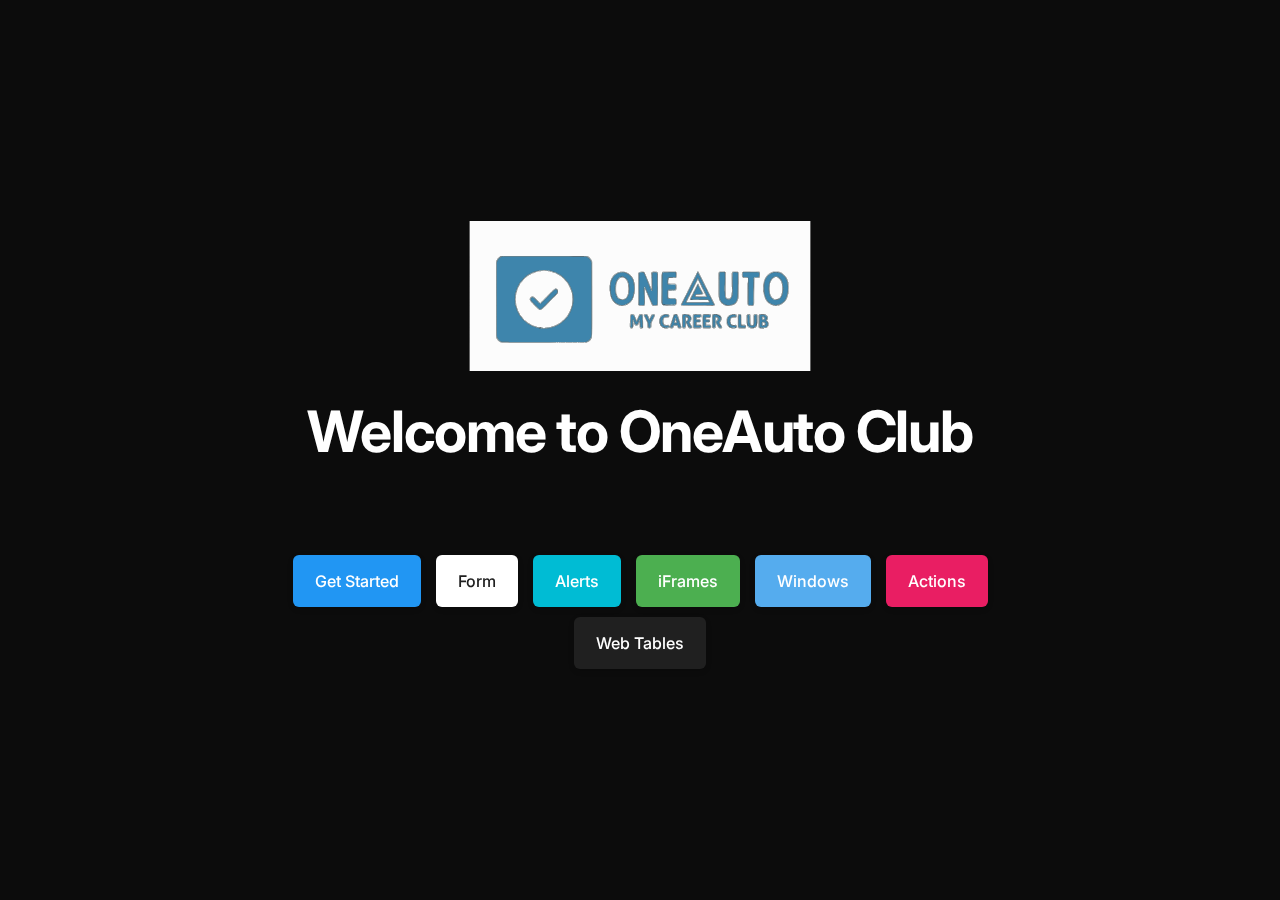
==== index.html @ a5791af0 "loggoAdded" ====
<!doctype html>
<html>
<head>
    <meta charset="UTF-8">
    <meta name="viewport" content="width=device-width, height=device-height, initial-scale=1.0">
    <meta name="apple-mobile-web-app-capable" content="yes" />
    <base href="./">
    <title>index - OneAuto</title>
    <meta property="og:title" content="index - OneAuto" />
    <meta name="twitter:title" content="index - OneAuto" />
    <link rel="preconnect" href="https://fonts.gstatic.com/" crossorigin>
    <!-- Compressed Styles -->
    <link href="css/slides.min.css?521351" rel="stylesheet" type="text/css">

    
    <!-- Fonts and Material Icons -->
    <link rel="stylesheet" as="font" href="https://fonts.googleapis.com/css2?family=Inter:wght@100;200;300;400;500;600;700;800;900&family=Material+Icons&display=swap"/>
    <style>
        .slides { font-family: 'Inter', sans-serif; }
    </style>
     
</head>
<body class="slides animated noPreload">
  

<section class="slide fade-6 kenBurns">
  <div class="content">
    <div class="container">
      <div class="wrap">
      
        <div class="fix-8-12">
          <p align="center">
            <a target="_blank" rel="noopener noreferrer" href="https://oneauto.github.io/"><img src="images/logo.svg" alt="OneAuto" width="400px" height="150px" style="max-width:100%;"></a>
            
          </p>
          <h1 class="oneATitle">Welcome to OneAuto Club</h1>
          <p class="ae-2 large margin-bottom-2"><span class="opacity-8">OneAuto Club offers this static web site to practice and run web based automation tests</span></p>
          <a class="button rounded blue " href="menu.html">Get Started</a>
          <a class="button rounded white " href="form.html">Form</a>
          <a class="button rounded cyan " href="Alerts.html".html">Alerts</a>
          <a class="button rounded green " href="iframe.html">iFrames</a>
          <a class="button rounded social-twitter " href="windows.html">Windows</a>
          <a class="button rounded pink " href="Actions.html">Actions</a> 
          <a class="button rounded black " href="webtable.html">Web Tables</a>
        </div>
      
      </div>
    </div>
  </div>
  <div class="background" style="background-image:url(assets/img/background/img-11.jpg)"></div>
</section>

<!-- jQuery 3.5.1 -->
    <script src="https://ajax.googleapis.com/ajax/libs/jquery/3.5.1/jquery.min.js"></script>

    <!-- Compressed Scripts -->
    <script src="js/slides.min.js?521351" type="text/javascript"></script>
     
</body>
</html>
---- css/slides.min.css ----
@charset "UTF-8";body,html,img{max-width:100%}.material-icons,.slides{-webkit-font-smoothing:antialiased}.button svg,.button svg *{pointer-events:none!important}.button,.container .wrap,.slides-form.center input,.slides-form.center textarea{text-align:center}.dialog,body,html{-webkit-tap-highlight-color:transparent}a,abbr,acronym,address,applet,article,aside,audio,b,big,blockquote,body,canvas,caption,center,cite,code,dd,del,details,dfn,div,dl,dt,em,embed,fieldset,figcaption,figure,footer,form,h1,h2,h3,h4,h5,h6,header,hgroup,hr,html,i,iframe,img,ins,kbd,label,legend,li,mark,menu,nav,object,ol,output,p,pre,q,ruby,s,samp,section,small,span,strike,strong,sub,summary,sup,table,tbody,td,tfoot,th,thead,time,tr,tt,u,ul,var,video{border:0;vertical-align:baseline;margin:0;padding:0}article,aside,details,figcaption,figure,footer,header,hgroup,menu,nav,section{display:block}.button,.button.actionButton,.dot,.dot:after,.material-icons,img{display:inline-block}li,ol,ul{list-style:none}blockquote,q{quotes:none}blockquote:after,blockquote:before,q:after,q:before{content:none}table{border-collapse:collapse;border-spacing:0}b,strong{font-weight:600}html{position:static!important;top:0!important;box-sizing:border-box;margin:0;padding:0;overflow:hidden;-webkit-backface-visibility:hidden;backface-visibility:hidden}*,:after,:before{box-sizing:inherit}body{width:100%;height:100%}body,html{overflow-x:hidden}html.scrollable,html.scrollable body{overflow-y:auto;-webkit-overflow-scrolling:touch}.button,.content,.slide{overflow:hidden}img.round{border-radius:999px}img.rounded{border-radius:6px}.slides{color:#fff;fill:#fff;-webkit-hyphens:none;-ms-hyphens:none;hyphens:none;background:#111}.slides.bodyWhite{background:#fff}.slides.desktopSwipe{cursor:-webkit-grab}.slides.desktopSwipe:active{cursor:-webkit-grabbing}.slides.desktopSwipe .slide .container .wrap{cursor:inherit}.button{border-radius:3px;padding:14px 22px;color:#fff;border:none;outline:0;text-decoration:none;background:#202020;font-size:16px;line-height:1.5;font-weight:500;vertical-align:top;cursor:pointer;-webkit-backface-visibility:hidden;backface-visibility:hidden;letter-spacing:normal!important;position:relative;white-space:nowrap;transform:translate3d(0,0,0);box-shadow:0 1px 4px rgba(0,0,0,.1),0 2px 6px rgba(0,0,0,.1);-webkit-appearance:none;margin-bottom:10px;transition:.3s;-webkit-user-select:none!important;-moz-user-select:none!important;-ms-user-select:none!important;user-select:none!important}.button .material-icons,.button svg{vertical-align:middle;position:relative}.content,.slide.active{-webkit-backface-visibility:hidden}.button.actionButton:hover:not(:active),.button:hover{transform:translateY(0)!important}@media (max-width:767px){.button{max-width:100%;white-space:normal}}.popup .button,.slide .button{margin-left:5px;margin-right:5px}.popup .button.small,.slide .button.small{margin-left:4px;margin-right:4px}.button.wide{margin-left:0!important;margin-right:0!important}.button .material-icons{margin-right:8px;font-size:20px;top:-2px;-webkit-user-select:none!important;-moz-user-select:none!important;-ms-user-select:none!important;user-select:none!important}.button .material-icons.small{font-size:17px;bottom:1px}.button .material-icons.right{margin-left:8px;margin-right:0}.button svg{width:20px;height:20px;margin-top:-3px;margin-right:10px}.button svg.right{margin-right:0;margin-left:10px}.button.actionButton{height:42px;width:42px;padding:12px;border-radius:25px;z-index:999;background:rgba(0,0,0,.3);line-height:1;box-shadow:0 0 0 1px rgba(255,255,255,.05);cursor:pointer;-ms-touch-action:manipulation;touch-action:manipulation;vertical-align:top}.button.actionButton svg{width:18px;height:18px;fill:#fff!important;top:2px;vertical-align:bottom}.button.actionButton svg,.button.play svg,.button:not(.stroke) svg,.panel svg:not(.noFill),.slide.whiteSlide .button.actionButton svg{fill:#fff}.button.actionButton .material-icons{margin:0;position:relative;left:-3px;top:-3px;font-size:24px}.button.actionButton.big{width:50px;height:50px;padding:16px}.button.actionButton.big .material-icons{font-size:24px}.button.actionButton.big svg{width:22px;height:22px;left:-2px;top:0}.button.actionButton.stroke{box-shadow:none;padding:10px}.button.actionButton.rounded{border-radius:6px}.button.actionButton.sound [class*=sound-]{position:absolute;opacity:0;transition:.5s;left:13px;top:16px}.button.actionButton.sound.stroke [class*=sound-]{left:11px;top:14px}.button.actionButton.sound.playing .sound-on,.button.actionButton.sound:not(.playing) .sound-off{opacity:1}.button.actionButton.transparent{background-color:transparent}.button.stroke,.button.thin-stroke{background-color:transparent!important;color:#202020}.button:hover{box-shadow:0 2px 4px rgba(0,0,0,.15),0 3px 9px rgba(0,0,0,.15);opacity:1;transition:.35s!important}.button:hover:after{opacity:.5}.button:active{box-shadow:0 3px 6px 0 rgba(0,0,0,.1),0 0 10px 0 rgba(0,0,0,.1),0 1px 4px -1px rgba(0,0,0,.1);transform:translateY(2px)!important;transition:.35s!important}.button.shade:after,.dot:after{transition:.25s;content:""}.button:active:after{opacity:1}.button.uppercase{font-size:15px;padding-top:15px;padding-bottom:15px}.button.lowercase{text-transform:lowercase;letter-spacing:0;font-weight:300}.button.round{border-radius:99px;padding-left:28px;padding-right:28px}.button.rounded{border-radius:6px}.button.rectangular{border-radius:1px}.button.square{border-radius:0}.button.thin-stroke{font-weight:300;border:1px solid;padding:13px 21px}.slide.whiteSlide .button.thin-stroke{color:#202020}.button.thin-stroke.small{padding:9px 15px}.button.stroke{border:2px solid;padding:12px 20px}.slide.whiteSlide .button.stroke{color:#202020}.button.stroke.round{padding-left:26px;padding-right:26px}.button.stroke.uppercase{padding-top:13px;padding-bottom:13px}.button.stroke.uppercase svg{margin-bottom:-2px}.button.stroke.uppercase.small{padding:11px 15px}.button.stroke.small{border:1px solid;padding-top:9px;padding-bottom:9px}@media (min-width:768px){.button.stroke.big{padding:14px 28px}.button.stroke.big.uppercase{padding-top:16px;padding-bottom:16px}}.button.stroke:not(.flat):hover{box-shadow:inset 0 -100px 0 rgba(41,41,41,.05),0 4px 6px 0 rgba(0,0,0,.1),0 1px 10px 0 rgba(0,0,0,.1),0 2px 4px -1px rgba(0,0,0,.1)}.button.empty,.button.flat:not(:hover){box-shadow:none}.button.small{font-size:15px;font-weight:500;padding:10px 16px}.button.small .material-icons{vertical-align:bottom;position:relative;font-size:18px;margin-right:8px;bottom:1px}.button.small .material-icons.right{margin-left:8px;margin-right:0}.button.small svg{width:16px;height:16px;margin-right:10px;top:0}.button.small svg.right{margin-right:0;margin-left:10px}.button.small.round{padding-left:18px;padding-right:18px}.button.small.rounded{border-radius:6px}.button.small.uppercase{font-size:12px;padding:12px 16px;letter-spacing:.125em}.button.small.uppercase.round{padding-left:19px;padding-right:19px}@media (min-width:768px){.button.big{font-size:20px;padding:16px 26px}.button.big.round{padding-left:28px;padding-right:28px}.button.big.rounded{border-radius:7px}.button.big.uppercase{font-size:16px;padding:19px 28px}.button.big.uppercase.round{padding-left:32px;padding-right:32px}.button.big .material-icons{margin-right:10px;font-size:24px;top:-2px}.button.big .material-icons.right{margin-left:10px;margin-right:0}.button.big svg{width:24px;height:24px;margin-right:11px;top:0}.button.big svg.right{margin-right:0;margin-left:11px}}.button.empty,.button.hollow{padding:0!important;background-color:transparent!important;font-size:0!important}.button.empty{margin:0}.button.hollow{box-shadow:none!important}.button.hollow svg{margin:0}.button.shade{position:relative}.button.shade:after{position:absolute;top:0;left:0;width:100%;height:100%;background:#292929;opacity:0}.button.shade:hover:after{opacity:.15}.button.shade:active:after{opacity:.2}.button.play{width:90px;height:90px;border-radius:50%;padding:27px;margin-left:0;margin-right:0}.button.play svg{width:35px;height:36px;margin:0}.button.play.small{width:60px;height:60px;border-radius:50%;padding:22px 19px}.button.play.small svg{fill:#fff;width:23px;height:23px;top:-3px}.button.play:hover{transform:scale(1.05)}.button.gradient{position:relative}.button.gradient:before{content:"";position:absolute;top:0;left:0;width:100%;height:100%;background:linear-gradient(to bottom,#fff 0,#000 100%);z-index:-1;opacity:.1}.form-group-left{border-top-right-radius:0!important;border-bottom-right-radius:0!important;margin-right:0!important}.form-group-center{border-radius:0!important;margin-right:0!important;margin-left:0!important}.form-group-right{border-top-left-radius:0!important;border-bottom-left-radius:0!important;margin-left:0!important}.slide.whiteSlide .button.white:hover{box-shadow:0 4px 6px 0 rgba(0,0,0,.1),0 1px 10px 0 rgba(0,0,0,.1)}.slide.whiteSlide .button.white:hover:after{opacity:.3}.roundButton{border-radius:50px;height:50px;width:50px;padding:14px;margin:5px}.roundButton svg{bottom:2px}@media (max-width:319px){.button.uppercase,.uppercase{letter-spacing:.07em}}.button.uppercase{letter-spacing:.125em!important;text-indent:-.1em!important;font-weight:700!important}.material-icons{font-family:"Material Icons";font-weight:400;font-style:normal;font-size:24px;line-height:1;text-transform:none;letter-spacing:normal;word-wrap:normal;white-space:nowrap;direction:ltr;text-rendering:optimizeLegibility;-moz-osx-font-smoothing:grayscale;-webkit-font-feature-settings:"liga";font-feature-settings:"liga"}.dialog li input,.slides-form,.slides-form button{font-family:inherit}.material-icons.md-18{font-size:18px}.material-icons.md-24{font-size:24px}.material-icons.md-36{font-size:36px}.material-icons.md-48{font-size:48px}.slide.whiteSlide svg:not(.noFill){fill:#202020}.embedContainer,.svgContainer{position:relative;width:100%;height:0;padding:0}.embedContainer .scale,.svgContainer svg.scale{position:absolute;height:100%;width:100%;left:0;top:0}.dots{font-size:0}.dot{padding:7px}.dot:after{width:6px;height:6px;background:#fff;border-radius:50%;opacity:.5}.dot.big .dot:after{width:14px;height:14px}.slide.whiteSlide .dot:after{background:#202020}.slides:not(.mobile).dot:hover:after{transform:scale(1.333333);opacity:1}.dot.selected:after,.dot:active:after{opacity:1;transform:scale(1.675)}.tabs{color:#fff;max-width:260px;border-radius:5px}.tabs li{padding:16px 20px;letter-spacing:2.5px;font-size:12px;transition:.15s;margin-top:-1px;border:1px solid rgba(255,255,255,.3)}.tabs li:not(:last-child){border-bottom:0}.tabs li:first-child{border-radius:6px 6px 0 0}.tabs li:last-child{border-radius:0 0 6px 6px}.tabs li.selected{background:#fff;color:#202020}.slide.whiteSlide .tabs li{border-color:#e5e5e5;color:#202020}.slide.whiteSlide .tabs li.selected{background:#202020;border-color:#202020;color:#fff}.links li{font-size:17px;letter-spacing:0;padding:4px 0}.slides-form .label,.slides-form label{display:block;font-size:14px;margin-top:12px;margin-bottom:2px}.slides-form .label.uppercase,.slides-form label.uppercase{font-size:14px}.slides-form input[type=email],.slides-form input[type=name],.slides-form input[type=number],.slides-form input[type=password],.slides-form input[type=tel],.slides-form input[type=text],.slides-form select,.slides-form textarea{font-family:inherit;position:relative;background:#fff;padding:16px;border:none;font-size:16px;color:#242424;outline:0;border-radius:3px;width:100%;-webkit-appearance:none;-moz-appearance:none;appearance:none;border:1px solid rgba(0,0,0,.1);transition:.15s}.slides-form input[type=email].flat,.slides-form input[type=email]:focus,.slides-form input[type=email]:hover,.slides-form input[type=name].flat,.slides-form input[type=name]:focus,.slides-form input[type=name]:hover,.slides-form input[type=number].flat,.slides-form input[type=number]:focus,.slides-form input[type=number]:hover,.slides-form input[type=password].flat,.slides-form input[type=password]:focus,.slides-form input[type=password]:hover,.slides-form input[type=tel].flat,.slides-form input[type=tel]:focus,.slides-form input[type=tel]:hover,.slides-form input[type=text].flat,.slides-form input[type=text]:focus,.slides-form input[type=text]:hover,.slides-form select.flat,.slides-form select:focus,.slides-form select:hover,.slides-form textarea.flat,.slides-form textarea:focus,.slides-form textarea:hover{border-color:rgba(0,0,0,.2)}.slides-form input[type=email]:focus,.slides-form input[type=name]:focus,.slides-form input[type=number]:focus,.slides-form input[type=password]:focus,.slides-form input[type=tel]:focus,.slides-form input[type=text]:focus,.slides-form select:focus,.slides-form textarea:focus{border-color:#2196F3;z-index:10}.slides-form input[type=email]:focus::-webkit-input-placeholder,.slides-form input[type=name]:focus::-webkit-input-placeholder,.slides-form input[type=number]:focus::-webkit-input-placeholder,.slides-form input[type=password]:focus::-webkit-input-placeholder,.slides-form input[type=tel]:focus::-webkit-input-placeholder,.slides-form input[type=text]:focus::-webkit-input-placeholder,.slides-form select:focus::-webkit-input-placeholder,.slides-form textarea:focus::-webkit-input-placeholder{color:#242424;font-weight:400;opacity:0}.slides-form input[type=email]:focus:-moz-placeholder,.slides-form input[type=name]:focus:-moz-placeholder,.slides-form input[type=number]:focus:-moz-placeholder,.slides-form input[type=password]:focus:-moz-placeholder,.slides-form input[type=tel]:focus:-moz-placeholder,.slides-form input[type=text]:focus:-moz-placeholder,.slides-form select:focus:-moz-placeholder,.slides-form textarea:focus:-moz-placeholder{color:#242424;font-weight:400;opacity:0}.slides-form input[type=email]:focus::-moz-placeholder,.slides-form input[type=name]:focus::-moz-placeholder,.slides-form input[type=number]:focus::-moz-placeholder,.slides-form input[type=password]:focus::-moz-placeholder,.slides-form input[type=tel]:focus::-moz-placeholder,.slides-form input[type=text]:focus::-moz-placeholder,.slides-form select:focus::-moz-placeholder,.slides-form textarea:focus::-moz-placeholder{color:#242424;font-weight:400;opacity:0}.slides-form input[type=email]:focus:-ms-input-placeholder,.slides-form input[type=name]:focus:-ms-input-placeholder,.slides-form input[type=number]:focus:-ms-input-placeholder,.slides-form input[type=password]:focus:-ms-input-placeholder,.slides-form input[type=tel]:focus:-ms-input-placeholder,.slides-form input[type=text]:focus:-ms-input-placeholder,.slides-form select:focus:-ms-input-placeholder,.slides-form textarea:focus:-ms-input-placeholder{color:#242424;font-weight:400;opacity:0}.slides-form input[type=email]:not(textarea).round,.slides-form input[type=name]:not(textarea).round,.slides-form input[type=number]:not(textarea).round,.slides-form input[type=password]:not(textarea).round,.slides-form input[type=tel]:not(textarea).round,.slides-form input[type=text]:not(textarea).round,.slides-form select:not(textarea).round,.slides-form textarea:not(textarea).round{border-radius:22px;padding-left:22px;padding-right:22px}.slides-form input[type=email].rounded,.slides-form input[type=name].rounded,.slides-form input[type=number].rounded,.slides-form input[type=password].rounded,.slides-form input[type=tel].rounded,.slides-form input[type=text].rounded,.slides-form select.rounded,.slides-form textarea.rounded{border-radius:6px}.slides-form input[type=email]:after,.slides-form input[type=name]:after,.slides-form input[type=number]:after,.slides-form input[type=password]:after,.slides-form input[type=tel]:after,.slides-form input[type=text]:after,.slides-form select:after,.slides-form textarea:after{content:"";position:absolute;top:0;left:0;right:0;bottom:0;background:#fff}@media (min-width:768px){.slides-form input[type=email],.slides-form input[type=name],.slides-form input[type=number],.slides-form input[type=password],.slides-form input[type=tel],.slides-form input[type=text],.slides-form select,.slides-form textarea{max-width:300px}}.slides-form input[type=email]::-webkit-input-placeholder,.slides-form input[type=name]::-webkit-input-placeholder,.slides-form input[type=number]::-webkit-input-placeholder,.slides-form input[type=password]::-webkit-input-placeholder,.slides-form input[type=tel]::-webkit-input-placeholder,.slides-form input[type=text]::-webkit-input-placeholder,.slides-form select::-webkit-input-placeholder,.slides-form textarea::-webkit-input-placeholder{color:#242424;font-weight:400;opacity:.5}.slides-form input[type=email]:-moz-placeholder,.slides-form input[type=name]:-moz-placeholder,.slides-form input[type=number]:-moz-placeholder,.slides-form input[type=password]:-moz-placeholder,.slides-form input[type=tel]:-moz-placeholder,.slides-form input[type=text]:-moz-placeholder,.slides-form select:-moz-placeholder,.slides-form textarea:-moz-placeholder{color:#242424;font-weight:400;opacity:.5}.slides-form input[type=email]::-moz-placeholder,.slides-form input[type=name]::-moz-placeholder,.slides-form input[type=number]::-moz-placeholder,.slides-form input[type=password]::-moz-placeholder,.slides-form input[type=tel]::-moz-placeholder,.slides-form input[type=text]::-moz-placeholder,.slides-form select::-moz-placeholder,.slides-form textarea::-moz-placeholder{color:#242424;font-weight:400;opacity:.5}.slides-form input[type=email]:-ms-input-placeholder,.slides-form input[type=name]:-ms-input-placeholder,.slides-form input[type=number]:-ms-input-placeholder,.slides-form input[type=password]:-ms-input-placeholder,.slides-form input[type=tel]:-ms-input-placeholder,.slides-form input[type=text]:-ms-input-placeholder,.slides-form select:-ms-input-placeholder,.slides-form textarea:-ms-input-placeholder{color:#242424;font-weight:400;opacity:.5}.slides-form input[type=email],.slides-form input[type=name],.slides-form input[type=number],.slides-form input[type=password],.slides-form input[type=tel],.slides-form input[type=text],.slides-form select{height:52px;padding:0 16px}.slides-form textarea{font-weight:400;line-height:1.5;padding-top:10px!important;max-height:200px;max-width:100%;min-height:52px}.slides-form textarea.d{border-radius:15px!important}.slides-form textarea.round{border-radius:22px!important}.slides-form select{background-image:url('data:image/svg+xml;charset=UTF-8,<svg xmlns="http://www.w3.org/2000/svg" width="37" height="7"><path fill="rgb(23,23,23)" d="M14.022 0l5.978 6 6-6z"/></svg>');background-repeat:no-repeat;background-position:right;-webkit-appearance:none;-moz-appearance:none;appearance:none}.slides-form button[type=submit],.slides-form input[type=email],.slides-form input[type=name],.slides-form input[type=number],.slides-form input[type=password],.slides-form input[type=submit],.slides-form input[type=tel],.slides-form input[type=text],.slides-form select,.slides-form textarea{margin:5px}@media (min-width:768px){.slides-form button[type=submit],.slides-form input[type=email],.slides-form input[type=name],.slides-form input[type=number],.slides-form input[type=password],.slides-form input[type=submit],.slides-form input[type=tel],.slides-form input[type=text],.slides-form select,.slides-form textarea{max-width:300px}}@media (max-width:768px){.slides-form button[type=submit],.slides-form input[type=email],.slides-form input[type=name],.slides-form input[type=number],.slides-form input[type=password],.slides-form input[type=submit],.slides-form input[type=tel],.slides-form input[type=text],.slides-form select,.slides-form textarea{margin-left:auto!important;margin-right:auto!important;width:100%;display:block!important}}.slides-form button[type=submit].wide,.slides-form input[type=email].wide,.slides-form input[type=name].wide,.slides-form input[type=number].wide,.slides-form input[type=password].wide,.slides-form input[type=submit].wide,.slides-form input[type=tel].wide,.slides-form input[type=text].wide,.slides-form label.wide,.slides-form select.wide,.slides-form textarea.wide{max-width:100%;width:100%;margin-left:0!important;margin-right:0!important}@media (min-width:769px){.slides-form input.pair{width:50%!important;max-width:50%!important;border-top-right-radius:0!important;border-bottom-right-radius:0!important;margin-left:0;margin-right:0}.slides-form input.pair+.pair{width:calc(50% + 1px)!important;max-width:calc(50% + 1px)!important;margin-left:-1px;border-radius:0 3px 3px 0!important}}.toLeft,[class*=fix-]{margin-right:auto!important}.container,.content,.popup:not(.youtube) .background iframe,.slide,.slide:not(.youtube) .background iframe{width:100%;height:100%}.slide{position:fixed;background:#202020;color:#fff;z-index:10}.slide.active{transform-style:preserve-3d;backface-visibility:hidden}.mobile .slide{visibility:hidden}.mobile .slide.active{visibility:visible}.slide.whiteSlide{color:#202020;background:#fff}.content{position:absolute;backface-visibility:hidden;top:0;left:0;z-index:100;-webkit-overflow-scrolling:touch}.content.scrollBar,.sidebar{overflow-y:auto}.windows .defaultScroll .content{overflow:auto;overflow-x:hidden}.mobile .content{overflow:auto;overflow-x:hidden;-webkit-overflow-scrolling:touch}.container .wrap .overflowHidden,.pad,.slide.video .background,.videoThumbnail{overflow:hidden}.fade .content{background:rgba(0,0,0,.6)}.dropdown.share li:after,.fade-1 .content{background:rgba(0,0,0,.1)}.fade-2 .content{background:rgba(0,0,0,.2)}.fade-3 .content{background:rgba(0,0,0,.3)}.fade-4 .content{background:rgba(0,0,0,.4)}.fade-5 .content{background:rgba(0,0,0,.5)}.fade-6 .content{background:rgba(0,0,0,.6)}.fade-7 .content{background:rgba(0,0,0,.7)}.fade-8 .content{background:rgba(0,0,0,.8)}.fade-9 .content{background:rgba(0,0,0,.9)}.whiteSlide[class*=fade] .content{background:rgba(255,255,255,.85)}.container{display:table;table-layout:fixed;position:relative}.container .wrap{display:table-cell;vertical-align:middle;overflow:hidden}.container .wrap .spaceWrap,.container .wrap.spaceWrap,.container .wrap:not(.noSpaces){padding:120px calc(8% + 15px)}.container .wrap *{-webkit-user-select:text;-moz-user-select:text;-ms-user-select:text;user-select:text}.popup .background,.slide .background{position:absolute;top:0;left:0;width:100%;height:100%;background-position:center;background-size:cover;-webkit-backface-visibility:hidden;backface-visibility:hidden}.popup .background iframe,.slide .background iframe{border:0;position:absolute;top:0;left:0}.pad,.videoThumbnail.rounded{border-radius:6px}.fix-1-12{max-width:80px!important}.fix-2-12{max-width:180px!important}.fix-3-12{max-width:280px!important}.fix-4-12{max-width:380px!important}.fix-5-12{max-width:480px!important}.fix-6-12{max-width:580px!important}.fix-7-12{max-width:680px!important}.fix-8-12{max-width:780px!important}.fix-9-12{max-width:880px!important}.fix-10-12{max-width:980px!important}.fix-11-12{max-width:1080px!important}.fix-12-12{max-width:1180px!important}[class*=fix-]{width:100%!important;margin-left:auto!important;float:none}.toLeft{margin-left:0!important}.toCenter,.toRight{margin-left:auto!important}.toRight{margin-right:0!important;float:right}.toCenter{margin-right:auto!important}.dropdownTrigger,.popupTrigger,.sidebarTrigger{cursor:pointer}.shiftImage{margin-top:-15%;margin-bottom:-100%}.shiftImageVertical{margin-right:-100%;max-width:none}.slide.video .background video{position:absolute;top:50%;left:50%;min-width:100%;min-height:100%;width:auto;height:auto;z-index:-100;transform:translateX(-50%) translateY(-50%);background-size:cover}.slide.video .background video::-webkit-media-controls{display:none!important}.slide.video .background video::-webkit-media-controls-panel{display:none!important;-webkit-appearance:none}.slide.video .background video::-webkit-media-controls-start-playback-button{display:none!important;-webkit-appearance:none}html:not(.mobile) .slide.video .background[style]{background:0 0!important}.mobile .slide.video .background[style] video{display:none}.videoThumbnail{cursor:pointer;position:relative;font-size:0;line-height:0;transition:.5s}.videoThumbnail:before{content:"";position:absolute;top:0;left:0;height:100%;width:100%;background:url(../assets/svg/video-icon.svg) center center no-repeat;transition:.5s}.videoThumbnail:not(.noTint):hover:after{background-color:rgba(0,0,0,.15)}.videoThumbnail:hover{transform:scale(1.025)}.videoThumbnail:hover:before{transform:scale(1.1);transition:.25s}.videoThumbnail:active:before{opacity:.8}.videoThumbnail.small{max-width:200px;display:block}.videoThumbnail.small:before{background-size:44px}.button.empty.shadow:hover,.shadow{box-shadow:0 10px 40px rgba(0,0,0,.2)}.pad{padding:40px;color:#202020;background:#fff;box-shadow:0 1px 4px rgba(0,0,0,.1),0 2px 6px rgba(0,0,0,.1)}.pad.shadow,.pad.shadowHover:hover{box-shadow:0 10px 40px rgba(0,0,0,.2)}.pad.shadow.stroke{background:0 0;transition:.15s;color:#fff}.pad.shadow.stroke:hover{background:#fff;color:#202020;transition:.15s}.pad.shadowHover{transition:.5s}.pad small{font-size:15px;line-height:1.45;margin:15px 0}.resizing .equalElement{transition:0s!important}.hr{position:relative;height:1px;width:100%}@media (max-width:1023px){.shiftImage{margin-top:0!important;margin-bottom:0!important}.shiftImageVertical{margin-right:0!important;max-width:100%!important}}@media (min-width:1024px){.hideForDesktop{display:none!important}.showForDesktop{display:block!important}}@media (max-width:1024px){.hideForTablet{display:none!important}.showForTablet{display:block!important}.showForTabletInline{display:inline!important}}@media (max-width:767px){.pad.collapse,.pad.shadow{box-shadow:none}.pad.collapse{background:inherit;color:inherit;border:none;padding:0!important;overflow:inherit;border-radius:0;transition:0s!important}.hideForPhablet{display:none!important}}@media (max-width:768px){.showForPhablet{display:block!important}.showForPhabletInline{display:inline!important}}@media (max-width:435px){.hideForPhone{display:none!important}.showForPhone{display:block!important}.showForPhoneInline{display:inline!important}}html.mobile .hideForMobile{display:none!important}html.mobile .showForMobile{display:block!important}html.mobile .showForMobileInline{display:inline!important}.helpBubble{cursor:pointer}.helpBubble:after{content:"?";font-size:14px;width:17px;height:17px;line-height:1.2;background:#202020;opacity:.3;color:#fff;border-radius:50%;display:inline-block;margin-left:4px;font-weight:700;transition:.25s}.helpBubble .helpMessage{background:rgba(255,255,255,.98);color:#202020;font-size:15px;line-height:1.4;border-radius:5px;position:absolute;z-index:10;box-shadow:0 1px 8px rgba(0,0,0,.07),0 6px 8px rgba(0,0,0,.05);padding:17px;text-align:left;bottom:50%;margin-bottom:10px;transform:translateY(10px) scale(.95);transition:.25s;opacity:0;pointer-events:none;color:rgba(48,48,48,.7)}.mobile .simplifiedMobile .panel.hideOnScroll,.panel,.scroll .panel.hideOnScroll{position:fixed}.panel.black,.panel.white{box-shadow:0 1px 1px rgba(0,0,0,.07)}.panel.bottom,.side{bottom:0}.helpBubble .helpMessage strong{color:#303030}.helpBubble:hover .helpMessage{pointer-events:all;transform:translateY(0) scale(1);opacity:1}.helpBubble:hover:after{opacity:1}.panel{left:0;width:100%;padding:10px 30px;z-index:200;text-align:center;font-size:16px;pointer-events:none;-webkit-backface-visibility:hidden;backface-visibility:hidden;-webkit-user-select:none;-moz-user-select:none;-ms-user-select:none;user-select:none;transform:translate3d(0,0,0)}.panel.top{top:0}.panel.white{background:rgba(255,255,255,.975)!important}.panel.black{background-color:rgba(0,0,0,.8)!important}.animateOnEvent .panel.top,.animated .panel.top,.hidePanel-top .panel.top.hideOnScroll,.slides.firstSlide .panel.top.exceptFirstSlide,.slides.lastSlide .panel.top.exceptLastSlide,.slides:not(.firstSlide) .panel.top.firstSlideOnly,.slides:not(.firstSlide):not(.lastSlide) .panel.top.firstAndLastSlidesOnly,.slides:not(.lastSlide) .panel.top.lastSlideOnly{transform:translate3d(0,-100%,0);opacity:0}.animateOnEvent .panel.bottom,.animated .panel.bottom,.hidePanel-bottom .panel.bottom.hideOnScroll,.slides.firstSlide .panel.bottom.exceptFirstSlide,.slides.lastSlide .panel.bottom.exceptLastSlide,.slides:not(.firstSlide) .panel.bottom.firstSlideOnly,.slides:not(.firstSlide):not(.lastSlide) .panel.bottom.firstAndLastSlidesOnly,.slides:not(.lastSlide) .panel.bottom.lastSlideOnly{transform:translate3d(0,100%,0);opacity:0}.page-loaded .animateOnEvent .panel,.page-loaded .animated .panel{transition:transform .5s,opacity .5s,padding .5s;transform:translate3d(0,0,0);opacity:1}.slides.whiteSlide .panel{color:#202020}.mobile .simplifiedMobile .panel.hideOnScroll.top.hide,.scroll .panel.hideOnScroll.top.hide{transform:translateY(-100%)!important;opacity:0}.mobile .simplifiedMobile .panel.hideOnScroll.bottom.hide,.scroll .panel.hideOnScroll.bottom.hide{transform:translateY(100%)!important;opacity:0}.panel .sections{display:table;width:100%;font-size:0}.panel .sections>div{display:table-cell;vertical-align:middle;text-align:center;width:33.33333%;white-space:nowrap;font-size:16px;height:50px}.panel .sections>div.auto{width:.1%}.panel .sections>div *{pointer-events:all}.panel .sections>div.left{text-align:left}.panel .sections>div.left ul.crop{padding-left:0}.panel .sections>div.left ul.crop li:first-child{margin-left:0}.panel .sections>div.left.space{padding-right:20px}.panel .sections>div.right{text-align:right}.panel .sections>div.right ul.crop{padding-right:0}.panel .sections>div.right ul.crop li:last-child{margin-right:0}.panel .sections>div.right.space{padding-left:20px}.panel .sections>div.center.space{padding:0 20px}.panel .sections.hidden{display:none}.panel .sections .menu{white-space:nowrap;display:inline-block;padding:0 12px;font-size:0}.panel .sections .menu svg{width:20px;height:20px;vertical-align:bottom}.panel .sections .menu li{font-size:16px;font-weight:400;display:inline-block;margin:0 10px}.panel .hidden,.panel .hidden *,.side.compact .navigation li:after{display:none}.panel .sections .menu li a{padding:0 7px;opacity:.8}.panel .sections .menu li a:hover{opacity:1}.panel .sections .menu.uppercase li{font-size:12px;margin:0 10px;letter-spacing:.125em;font-weight:600!important}.panel .sections .menu.uppercase li svg{position:relative;top:2px}.panel svg{vertical-align:text-bottom;transition:.35s}.dialog li,.navigation ul,.panel .button:not(.actionButton){vertical-align:middle}.panel img{max-width:none}.slides.whiteSlide .panel svg{fill:#202020}.panel .button{margin:0}.panel .button+.button{margin-left:10px}.panel .button:not(.actionButton):hover:not(:active){transform:translateY(0)!important;box-shadow:0 0 0 1px rgba(255,255,255,.05),0 4px 6px 0 rgba(0,0,0,.1),0 1px 10px 0 rgba(0,0,0,.1)}.panel .nextSlide,.panel .prevSlide{width:24px;height:24px;transition:.25s}.panel .nextSlide svg,.panel .prevSlide svg{width:18px;height:18px}.slides.whiteSlide .panel .actionButton svg{fill:#fff}.firstSlide .panel .prevSlide,.lastSlide .panel .nextSlide{opacity:0;pointer-events:none;cursor:default}.navigation li,.nextSlide,.prevSlide{cursor:pointer}.firstSlide .panel.bottom .nextSlide svg{animation:animateArrow 4s infinite}.panel .panelIcon{position:relative;top:5px}.progress-bar,.side{position:fixed;top:0}@keyframes animateArrow{100%,80%{transform:translateY(0)}90%{transform:translateY(10px)}}.nextSlide:hover,.prevSlide:hover{transition:.15s}.nextSlide:active,.prevSlide:active{opacity:.75}.firstSlide.lastSlide .nextSlide,.firstSlide.lastSlide .prevSlide{opacity:0}.progress-bar{left:0;height:4px;width:0%;transition:width 1s,opacity 1s;z-index:1000;opacity:1}.progress-bar.loaded{width:100%;opacity:0;transition:width 0s,opacity .25s 1s}.side{right:0;height:100%;z-index:100;padding:70px 4%;pointer-events:none;opacity:1;transition:opacity .5s;transform:translate3d(0,0,0)}@media (min-width:1380px){.side{padding-left:55px;padding-right:55px}}.side.large{padding:calc(5.56% + 50px) 5%}.side.left{left:0;right:inherit}.side.right{right:0;left:inherit}.side.compact{padding:30px 4%}.side.compact .navigation li{width:15px;height:7px;margin:0;box-shadow:none;border-radius:0;background:#fff;opacity:.2;padding:1px;cursor:pointer}.side.compact .navigation li.selected,.side.compact .navigation li:hover{opacity:1}.side.compact .navigation li:before{margin:0 8px!important;top:-10px}.whiteSlide .side.compact .navigation li{background:#202020}.side.compact:not(.square) .navigation li:first-child{border-radius:10px 10px 0 0}.side.compact:not(.square) .navigation li:last-child{border-radius:0 0 10px 10px}.panel .side{position:relative;display:inline;height:auto;padding:0}.slides.whiteSlide .side svg:not([fill]){fill:#202020}.navigation{display:table;height:100%}.navigation ul{display:table-cell}.navigation *{pointer-events:all}.navigation li{fill:#fff;display:block;background:0 0;padding:9px;margin:0 -9px;position:relative}.navigation li:after{content:"";display:block;width:15px;height:15px;border-radius:7px;opacity:.5;background:#fff;box-shadow:0 0 1px #303030;transition:.25s}.navigation li.selected:after,.navigation li:hover:after{opacity:1}.navigation li[data-title]:before{content:attr(data-title);position:absolute;right:100%;top:1px;background:rgba(0,0,0,.7);color:#fff;font-size:14px;min-width:50px;border-radius:6px;padding:7px 12px;font-weight:500;display:inline-block;text-align:center;white-space:nowrap;box-shadow:0 0 0 1px rgba(255,255,255,.1);pointer-events:none;visibility:hidden}.dropdown.show,.navigation li:hover:before{visibility:visible}.left .navigation li:before{left:100%;right:auto}.panel.bottom .navigation li:before{transform:translateY(-100%) translateX(-50%);left:14px;top:-2px}.medium .navigation.default li:after{width:10px;height:10px;border-radius:5px}.small .navigation.default li:after{width:6px;height:6px;border-radius:3px}.stroke .navigation.default li:after{border-color:#fff;border-style:solid;border-width:2px;background-color:transparent}.stroke.small .navigation.default li:after{border-width:1px}.stroke .navigation.default li.selected:after,.stroke .navigation.default li:hover:after{background:#fff}.square .navigation.default li:after,.square.small .navigation.default li:after{border-radius:1px}.diamond .navigation.default li:after{border-radius:0;transform:rotate(45deg) scale(.72)}.diamond.medium .navigation.default li:after{transform:rotate(45deg) scale(.88)}.diamond.small .navigation.default li:after{transform:rotate(45deg) scale(1)}.line .navigation.default li{margin:0 -9px;padding:5px 9px;text-align:right;font-size:0}.line .navigation.default li:after{height:3px;display:inline-block;text-align:right;background:#fff;border:none}.line .navigation.default li:before{margin-top:-10px}.line .navigation.default li.selected:after{width:25px}.line.left .navigation.default li{text-align:left}.line.medium .navigation.default li{margin:0 -5px;padding:4px 8px}.line.medium .navigation.default li.selected:after{width:19px}.line.small .navigation.default li{margin:0;padding:4px 6px}.line.small .navigation.default li.selected:after{width:13px}.pole .navigation.default li{margin:0 1px 0 2px;padding:2px 9px;text-align:right;font-size:0}.pole .navigation.default li:after{height:20px;width:4px;display:inline-block;transition:.5s;text-align:right;background:#fff;border-radius:1px;border:none}.pole .navigation.default li:before{margin-top:-3px}.pole .navigation.default li.selected:after{height:60px}.pole .navigation.default li.selected:before{margin-top:19px}.pole.medium .navigation.default li{margin:0 2px}.pole.medium .navigation.default li:after{height:15px;width:3px}.pole.medium .navigation.default li:before{margin-top:-5px}.pole.medium .navigation.default li.selected:after{height:45px}.pole.medium .navigation.default li.selected:before{margin-top:10px}.pole.small .navigation.default li{margin:0 2px}.pole.small .navigation.default li:after{height:10px;width:3px}.pole.small .navigation.default li:before{margin-top:-7px}.pole.small .navigation.default li.selected:after{height:30px}.pole.small .navigation.default li.selected:before{margin-top:2px}.slides.whiteSlide .navigation li:after{background:#202020;box-shadow:0 0 1px #fff}.slides.whiteSlide .stroke .navigation li:after{border-color:#202020;background:0 0}.slides.whiteSlide .stroke .navigation li:hover:after{background:#202020}.slides.whiteSlide .stroke .navigation li.selected:after{border-color:#202020;background:#202020}.slides.whiteSlide .navigation.numbers li:after{color:#202020;text-shadow:0 0 2px #fff!important}.panel .navigation,.panel .navigation ul{display:inline}.panel .navigation li{display:inline-block;margin:-9px 0}.panel .side.small .navigation li{margin:0}.navigation .sideArrow{width:31px;height:72px;margin:0 -9px}@media (max-width:766px){.navigation .sideArrow{width:17px;height:40px}}.navigation.numbers ul{counter-reset:item;list-style-type:none}.navigation.numbers li{display:block}.navigation.numbers li:after{content:counter(item);counter-increment:item;background:0 0!important;box-shadow:none!important;text-shadow:0 0 2px #202020;font-weight:700;font-size:20px;line-height:.7;text-align:center;transition:.25s}.medium .navigation.numbers li:after{font-size:17px}.small .navigation.numbers li:after{font-size:14px}.dropdown{position:fixed;z-index:300;color:#202020;width:160px;background:#fff;box-shadow:0 6px 11px 0 rgba(0,0,0,.15),0 14px 28px rgba(0,0,0,.1),0 0 0 1px rgba(0,0,0,.05);margin-bottom:50px;border-radius:6px;text-align:center;cursor:default;transform:translateY(0) scale(.9);transform-origin:top;transition:transform .35s,opacity .35s,box-shadow .35s}.dropdown:not(.show){pointer-events:none;opacity:0}.dropdown.rectangular{border-radius:0}.dropdown .title{font-size:17px;font-weight:500;margin:0;text-align:center;opacity:.8}.dropdown a{font-size:15px;opacity:.6}.dropdown a:hover{opacity:.8}.dropdown:not(.noArrow):after,.dropdown:not(.noArrow):before{content:"";bottom:100%;left:22px;border:solid transparent;height:0;width:0;position:absolute;pointer-events:none;border-color:rgba(255,255,255,0);border-bottom-color:#fff;border-width:7px;margin-left:-7px}.dropdown:not(.noArrow):before{border-bottom-color:rgba(0,0,0,.1);border-width:8px;margin-left:-8px}.dropdown.show{opacity:1;transform:translateY(20px)}.dropdown .hideDropdown,.dropdown.show.hide{opacity:0;pointer-events:none}.dropdown.show.hide{transform:translateY(40px);box-shadow:0 0 0 0 rgba(0,0,0,.15),0 0 0 rgba(0,0,0,.1),0 0 0 1px rgba(0,0,0,.05)}.dropdown.bottom{transform-origin:bottom}.dropdown.bottom.show{transform:translateY(-20px)}.dropdown.bottom.show.hide{transform:translateY(-40px)}.dropdown.bottom:after,.dropdown.bottom:before{top:100%;bottom:initial;border-bottom-color:rgba(255,255,255,0);border-top-color:#fff}.dropdown.bottom:before{border-top-color:rgba(0,0,0,.06)}.dropdown.right:after,.dropdown.right:before{right:18px;left:auto}.dropdown.right:before{right:17px}.dropdown.center:after,.dropdown.center:before{left:50%}.dropdown.share li{float:left;text-align:center;display:block;width:80px;height:50px;padding:14px 0;color:#fff;position:relative;cursor:pointer;opacity:.9;transition:.15s}.dropdown.share li:hover{opacity:1}.dropdown.share li:after{content:" ";position:absolute;top:0;left:0;right:0;bottom:0;opacity:0;transition:.25s}.dropdown.share li:active:after{opacity:1;transition:.1s}.dropdown.share li svg{width:20px;height:20px;fill:#fff}.dropdown.share li.mail{width:100%;height:auto;color:#202020;opacity:.6;font-size:15px;padding:20px 0;border-bottom-left-radius:6px;border-bottom-right-radius:6px}.dropdown.share li.mail:hover{opacity:.8}.scroll .dropdown{position:absolute;top:0}.sidebar{position:fixed;top:0;right:0;width:320px;max-width:90%;height:100%;color:#fff;z-index:500;background:#0E0E0E;transform:translateX(100%);-webkit-overflow-scrolling:touch}.sidebar.bottom,.sidebar.top{width:100%;height:auto;max-width:100%}html:not(.page-loaded) .sidebar{display:none}.sidebar svg{fill:#fff}.sidebarShown .sidebar.visible{transform:translateX(0);opacity:1}.sidebar .content{padding:40px;overflow-y:auto;position:relative}.sidebar.small .content{padding:30px}.sidebar .wrap{padding:0}.sidebar.left{right:inherit;left:0;transform:translateX(-100%)}.sidebar.top{top:0;transform:translateY(-100%)}.sidebar.bottom{bottom:0;top:inherit;transform:translateY(100%)}.sidebar .logo{padding:0;font-size:0;margin-bottom:35px}.sidebar .close{position:absolute;top:0;right:0;cursor:pointer;padding:14px;font-size:0;opacity:.5;z-index:101;transition:.25s}.sidebar .close:hover{opacity:1}.sidebar .close svg{width:24px;height:24px;fill:#fff}.sidebar .close:active svg{transform:scale(.92)}.sidebar ul.mainMenu,.sidebar ul.social,.sidebar ul.subMenu{line-height:1.9;margin-bottom:30px;display:block}.sidebar .mainMenu li{font-size:20px;line-height:48px}.sidebar .mainMenu.small li{font-size:18px;line-height:46px}.sidebar .subMenu li{font-weight:400;text-transform:none;letter-spacing:0;font-size:18px;line-height:36px}.sidebar .subMenu.small li{font-size:16px;line-height:34px}.sidebar .social{margin-top:40px}.sidebar .social li{display:inline-block;margin-right:20px}.sidebar .social li:last-child{margin-right:0}.sidebar .social.big li,.sidebar .social.small li{margin-right:12px}.sidebar .social li a{font-size:0;padding:0}.sidebar .social li a svg{width:20px;height:20px}.sidebar .social.small li a svg{width:15px;height:15px}.sidebar .social.big li a svg{width:22px;height:22px}.sidebar.small .social{margin-top:30px}.sidebar .big li{font-size:32px;line-height:64px}.sidebar .social.medium li a svg{width:18px;height:18px}.sidebar .social.medium li{margin-right:14px}.sidebarShown .slide.selected .content{overflow:hidden}.popup,.popup .content{overflow-y:auto}.page-loaded.sidebarShown .slide.selected{transform:scale(.95)!important;pointer-events:none;opacity:.5!important}.sidebarShown .panel{opacity:0}.sidebarShown .panel.bottom{opacity:.5;transform:scale(.95) translateY(-10%)}.popup,.popup .close:not(.button){transform:translate3d(0,0,0);position:fixed;top:0;right:0}.page-loaded.sidebarShown .panel,.page-loaded.sidebarShown .slide.selected,.page-loaded.sidebarShown .slide.selected:after,.sidebar{transition:transform .5s,opacity .5s!important}.popup{width:100%;height:100%;color:#fff;z-index:1000;transition:transform .5s,opacity .5s;display:none}.popup:not([class*=fade]){background:rgba(17,17,17,.9)}.popupShown .popup.visible{display:block;animation:popupFadeIn .75s}.popup.hidePopup{opacity:0;pointer-events:none}.popup .close:not(.button){cursor:pointer;padding:14px;font-size:0;opacity:.5;z-index:200;transition:.25s;margin:0}.popup .close:not(.button).left{right:inherit;left:0}.popup .close:not(.button):hover{opacity:1}.popup .close:not(.button) svg{width:30px;height:30px;fill:#fff}.popup .close.button{position:fixed;z-index:200;margin:15px}.popup.white .close svg{fill:#202020}.popup .container .wrap{padding:18px 58px}.popup.fullscreen .container .wrap{padding:0}.popup.fullscreen .embedVideo{height:100vh;padding-bottom:0}@keyframes popupFadeIn{from{opacity:0}}.popupShown,.popupShown body,.sidebarShown,.sidebarShown body{overflow-y:hidden!important}.embedVideo{position:relative;padding-bottom:56.25%;height:0;overflow:hidden;max-width:100%}.embedVideo embed,.embedVideo iframe,.embedVideo object,.embedVideo video{position:absolute;top:0;left:0;width:100%;height:100%}.embedVideo.size-16x10{padding-bottom:62.5%}.embedVideo.size-4x3{padding-bottom:75%}.embedVideo.size-1x1,.embedVideo.size-square{padding-bottom:100%}.zoom-img,.zoom-img-wrap{position:relative;transition:all .5s;transition-timing-function:cubic-bezier(.2,0,.3,1)!important;z-index:100}.zoom-img img.zoom-img,.zoom-img-wrap img.zoom-img{margin:0!important}.zoom-overlay{background:#111;position:fixed;top:-9999px;left:-9999px;right:-9999px;bottom:-9999px;pointer-events:none;opacity:0;transition:opacity .5s;z-index:99}.slider,.zoom-img-parent{position:relative}.zoom-overlay-open .zoom-overlay{opacity:.9}.page-loaded .slides.zoom-overlay-open .panel,.page-loaded .slides.zoom-overlay-open .side{opacity:0;transition:.25s}.zoom-overlay-open,.zoom-overlay-transitioning{cursor:default}.controller li,.slider.clickable{cursor:pointer}.zoom-img-parent{z-index:1000}.slider>li{display:none;top:0;left:0;opacity:0;transition:opacity .5s;pointer-events:none}.slider>li.selected{display:block;opacity:1;transition:opacity .5s;pointer-events:all}.slider.rounded>li>img{border-radius:6px;overflow:hidden}.slider.autoHeight{transition:.5s}.slider.autoHeight>li{display:block;position:absolute}.controller li.selected{cursor:default;pointer-events:none}.tooltip[data-tooltip-title]{position:relative}.tooltip[data-tooltip-title]:before{content:attr(data-tooltip-title);position:absolute;background:rgba(40,40,40,.6);color:#fff;font-size:12px;border-radius:50px;padding:6px 15px;visibility:hidden;white-space:nowrap;letter-spacing:.04em;box-shadow:0 0 0 1px rgba(255,255,255,.07);transform:translateY(100%) translateX(-50%);left:50%;top:0}.text a,a,article a{cursor:pointer;color:inherit}.p,.slides,p{font-size:18px}.tooltip[data-tooltip-title]:hover:before{visibility:visible;animation:fadeIn .35s backwards}.animateOnEvent .ae-1,.animateOnEvent .ae-1.fast,.animateOnEvent .fast .ae-1.fast,.animateOnEvent.fast .ae-1{animation-delay:10ms}.tooltip[data-tooltip-title].top:before{bottom:0;top:auto;transform:translateY(-100%) translateX(-50%)}.slide.before{transform:translate3d(0,-50%,0)}.slide.after,.slide:not(.before):first-child{transform:translate3d(0,50%,0)}.slide.after,.slide.before{opacity:0}.slide.selected{transform:translate3d(0,0,0)!important;z-index:11}.scroll .slide.selected{z-index:10}.page-loaded .slide.selected{opacity:1!important}.horizontal .slide,.horizontal .slide.before{transform:translate3D(-50%,0,0)}.horizontal .slide.after{transform:translate3D(50%,0,0)}.film .slide.before{transform:translate3D(0,-100%,0)}.film .slide.after{transform:translate3D(0,100%,0)}.film.horizontal .slide.before{transform:translate3D(-100%,0,0)}.film.horizontal .slide,.film.horizontal .slide.after{transform:translate3D(100%,0,0)}.chain .slide.before{transform:translate3D(0,-100%,0);opacity:1}.chain .slide.after{transform:translate3D(0,100%,0);opacity:1}.chain.horizontal .slide.before{transform:translate3D(-100%,0,0);opacity:1}.chain.horizontal .slide,.chain.horizontal .slide.after{transform:translate3D(100%,0,0);opacity:1}.zen .slide.before{transform:translateY(-100%) scale(.8)}.zen .slide,.zen .slide.after{transform:translateY(100%) scale(.8)}.zen.horizontal .slide.before{transform:translateX(-100%) scale(.8)}.zen.horizontal .slide,.zen.horizontal .slide.after{transform:translateX(100%) scale(.8)}.stack .slide,.stack .slide.after{transform:translateY(100%)}.stack .slide.after{opacity:initial}.stack .slide.after.active,.stack .slide.selected{z-index:11!important}.stack .slide.before{transform:scale(.9)}.stack.horizontal .slide,.stack.horizontal .slide.after{transform:translateX(100%)}.stack.horizontal .slide.before{transform:scale(.9)}.cards .slide,.cards .slide.after{transform:translateY(10%);opacity:initial}.cards .slide.after{z-index:8!important;opacity:0}.cards .slide.selected{z-index:9!important}.cards .slide.before{transform:translateY(-100%);z-index:7}.cards .slide.active.before{z-index:10!important}.cards.horizontal .slide,.cards.horizontal .slide.after{transform:translateX(10%)}.cards.horizontal .slide.before{transform:translateX(-100%)}.cards2 .slide,.cards2 .slide.after{transform:translateY(10%);opacity:initial}.cards2 .slide.after{z-index:8!important;opacity:0}.cards2 .slide.selected{z-index:9!important}.cards2 .slide.before{transform:translateY(-100%);z-index:7}.cards2 .slide.active.before{z-index:10!important}.cards2.horizontal .slide,.cards2.horizontal .slide.after{transform:translateX(10%)}.cards2.horizontal .slide.before{transform:translateX(-100%)}.zoom .slide.before{transform:scale(1.4)}.zoom .slide,.zoom .slide.after{transform:scale(.8);opacity:0}.vertigo .slide.before{transform:scale(1.4) rotate(-2deg)}.vertigo .slide,.vertigo .slide.after{transform:scale(.8) rotate(2deg);opacity:0}.plain .slide,.plain .slide.after,.plain .slide.before{transform:scale(1)}.plain .slide.after:after,.plain .slide.before:after{opacity:1;background:#111}.page-loaded .fast .slide.active,.page-loaded .fast .slide.selected{transition:transform .7s,opacity .7s}.page-loaded .slide.active,.page-loaded .slide.selected{transition:transform 1s,opacity 1s}.page-loaded .slow .slide.active,.page-loaded .slow .slide.selected{transition:transform 1.4s,opacity 1.4s}.page-loaded .slide.active.entry,.page-loaded .slide.selected.entry{transition:transform 0s,opacity 1s}.slides.animateOnEvent .panel,.slides.animated .panel{transition:transform,opacity;transition-duration:1s}.slides.animateOnEvent.fast .panel,.slides.animated.fast .panel{transition-duration:.7s}.slides.animateOnEvent.slow .panel,.slides.animated.slow .panel{transition-duration:1.4s}.smooth .active,.smooth .panel,.smooth .rolling-element,.smooth .selected,.smooth .sidebar{transition-timing-function:cubic-bezier(.55,.05,.35,.95)!important}.bounce .active,.bounce .panel,.bounce .rolling-element,.bounce .selected,.bounce .sidebar{transition-timing-function:cubic-bezier(.45,1.15,.5,1)!important}.animated [class*=ae-]:not(.done){-webkit-backface-visibility:hidden;backface-visibility:hidden;transform:translate3d(0,0,0);transition-timing-function:cubic-bezier(.25,.1,.2,1)}.animated.animate .fast [class*=ae-]:not(.done),.animated.animate [class*=ae-].fast:not(.done),.animated.fast .animate [class*=ae-]:not(.done){transition-duration:.7s}.animated .animate [class*=ae-]:not(.done),.animated.animate [class*=ae-]:not(.done){transition-duration:.8s}.animated .animate .slow [class*=ae-]:not(.done),.animated .animate [class*=ae-].slow:not(.done),.animated .animate.slow [class*=ae-]:not(.done),.animated.slow .animate [class*=ae-]:not(.done){transition-duration:1s}.animated .animate .ae-1:not(.done),.animated.animate .ae-1:not(.done){transition-delay:10ms}.animated .animate .ae-2:not(.done),.animated.animate .ae-2:not(.done){transition-delay:160ms}.animated .animate .ae-3:not(.done),.animated.animate .ae-3:not(.done){transition-delay:310ms}.animated .animate .ae-4:not(.done),.animated.animate .ae-4:not(.done){transition-delay:460ms}.animated .animate .ae-5:not(.done),.animated.animate .ae-5:not(.done){transition-delay:610ms}.animated .animate .ae-6:not(.done),.animated.animate .ae-6:not(.done){transition-delay:760ms}.animated .animate .ae-7:not(.done),.animated.animate .ae-7:not(.done){transition-delay:910ms}.animated .animate .ae-8:not(.done),.animated.animate .ae-8:not(.done){transition-delay:1.06s}.animated .animate .ae-9:not(.done),.animated.animate .ae-9:not(.done){transition-delay:1.21s}.animated .animate .ae-10:not(.done),.animated.animate .ae-10:not(.done){transition-delay:1.36s}.animated.animate .ae-1.fast:not(.done),.animated.animate .fast .ae-1:not(.done),.animated.fast .animate .ae-1:not(.done),.animated.fast.animate .ae-1:not(.done){transition-delay:10ms}.animated.animate .ae-2.fast:not(.done),.animated.animate .fast .ae-2:not(.done),.animated.fast .animate .ae-2:not(.done),.animated.fast.animate .ae-2:not(.done){transition-delay:110ms}.animated.animate .ae-3.fast:not(.done),.animated.animate .fast .ae-3:not(.done),.animated.fast .animate .ae-3:not(.done),.animated.fast.animate .ae-3:not(.done){transition-delay:210ms}.animated.animate .ae-4.fast:not(.done),.animated.animate .fast .ae-4:not(.done),.animated.fast .animate .ae-4:not(.done),.animated.fast.animate .ae-4:not(.done){transition-delay:310ms}.animated.animate .ae-5.fast:not(.done),.animated.animate .fast .ae-5:not(.done),.animated.fast .animate .ae-5:not(.done),.animated.fast.animate .ae-5:not(.done){transition-delay:410ms}.animated.animate .ae-6.fast:not(.done),.animated.animate .fast .ae-6:not(.done),.animated.fast .animate .ae-6:not(.done),.animated.fast.animate .ae-6:not(.done){transition-delay:510ms}.animated.animate .ae-7.fast:not(.done),.animated.animate .fast .ae-7:not(.done),.animated.fast .animate .ae-7:not(.done),.animated.fast.animate .ae-7:not(.done){transition-delay:610ms}.animated.animate .ae-8.fast:not(.done),.animated.animate .fast .ae-8:not(.done),.animated.fast .animate .ae-8:not(.done),.animated.fast.animate .ae-8:not(.done){transition-delay:710ms}.animated.animate .ae-9.fast:not(.done),.animated.animate .fast .ae-9:not(.done),.animated.fast .animate .ae-9:not(.done),.animated.fast.animate .ae-9:not(.done){transition-delay:810ms}.animated.animate .ae-10.fast:not(.done),.animated.animate .fast .ae-10:not(.done),.animated.fast .animate .ae-10:not(.done),.animated.fast.animate .ae-10:not(.done){transition-delay:910ms}.animated.animate .ae-1.slow:not(.done),.animated.animate .slow .ae-1:not(.done),.animated.slow .animate .ae-1:not(.done),.animated.slow.animate .ae-1:not(.done){transition-delay:10ms}.animated.animate .ae-2.slow:not(.done),.animated.animate .slow .ae-2:not(.done),.animated.slow .animate .ae-2:not(.done),.animated.slow.animate .ae-2:not(.done){transition-delay:210ms}.animated.animate .ae-3.slow:not(.done),.animated.animate .slow .ae-3:not(.done),.animated.slow .animate .ae-3:not(.done),.animated.slow.animate .ae-3:not(.done){transition-delay:410ms}.animated.animate .ae-4.slow:not(.done),.animated.animate .slow .ae-4:not(.done),.animated.slow .animate .ae-4:not(.done),.animated.slow.animate .ae-4:not(.done){transition-delay:610ms}.animated.animate .ae-5.slow:not(.done),.animated.animate .slow .ae-5:not(.done),.animated.slow .animate .ae-5:not(.done),.animated.slow.animate .ae-5:not(.done){transition-delay:810ms}.animated.animate .ae-6.slow:not(.done),.animated.animate .slow .ae-6:not(.done),.animated.slow .animate .ae-6:not(.done),.animated.slow.animate .ae-6:not(.done){transition-delay:1.01s}.animated.animate .ae-7.slow:not(.done),.animated.animate .slow .ae-7:not(.done),.animated.slow .animate .ae-7:not(.done),.animated.slow.animate .ae-7:not(.done){transition-delay:1.21s}.animated.animate .ae-8.slow:not(.done),.animated.animate .slow .ae-8:not(.done),.animated.slow .animate .ae-8:not(.done),.animated.slow.animate .ae-8:not(.done){transition-delay:1.41s}.animated.animate .ae-9.slow:not(.done),.animated.animate .slow .ae-9:not(.done),.animated.slow .animate .ae-9:not(.done),.animated.slow.animate .ae-9:not(.done){transition-delay:1.61s}.animated.animate .ae-10.slow:not(.done),.animated.animate .slow .ae-10:not(.done),.animated.slow .animate .ae-10:not(.done),.animated.slow.animate .ae-10:not(.done){transition-delay:1.81s}.animated:not(.animateOnEvent) .fromBottom [class*=ae-]:not(.done),.animated:not(.animateOnEvent) [class*=ae-]:not(.done),.animated:not(.animateOnEvent).fromBottom [class*=ae-]:not(.done),.popup.animated:not(.animateOnEvent) [class*=ae-].fromBottom:not(.done),.slides.animated:not(.animateOnEvent) [class*=ae-].fromBottom:not(.done){visibility:hidden;transform:translate3d(0,50px,0);opacity:0}.animated .fromTop [class*=ae-]:not(.done),.animated.fromTop [class*=ae-]:not(.done),.popup.animated [class*=ae-].fromTop:not(.done),.slides.animated [class*=ae-].fromTop:not(.done){transform:translate3d(0,-50px,0)}.animated .fromLeft [class*=ae-]:not(.done),.animated.fromLeft [class*=ae-]:not(.done),.popup.animated [class*=ae-].fromLeft:not(.done),.slides.animated [class*=ae-].fromLeft:not(.done){transform:translate3d(-50px,0,0)}.animated .fromRight [class*=ae-]:not(.done),.animated.fromRight [class*=ae-]:not(.done),.popup.animated [class*=ae-].fromRight:not(.done),.slides.animated [class*=ae-].fromRight:not(.done){transform:translate3d(50px,0,0)}.animated .fromCenter [class*=ae-]:not(.done),.animated.fromCenter [class*=ae-]:not(.done),.popup.animated [class*=ae-].fromCenter:not(.done),.slides.animated [class*=ae-].fromCenter:not(.done){transform:scale(.9) translate3d(0,0,0)}.animated .fromAbove [class*=ae-]:not(.done),.animated.fromAbove [class*=ae-]:not(.done),.popup.animated [class*=ae-].fromAbove:not(.done),.slides.animated [class*=ae-].fromAbove:not(.done){transform:scale(1.1) translate3d(0,0,0)}.animated .fromBottomLeft [class*=ae-]:not(.done),.animated.fromBottomLeft [class*=ae-]:not(.done),.popup.animated [class*=ae-].fromBottomLeft:not(.done),.slides.animated [class*=ae-].fromBottomLeft:not(.done){transform:translate3d(-50px,50px,0)}.animated .fromTopLeft [class*=ae-]:not(.done),.animated.fromTopLeft [class*=ae-]:not(.done),.popup.animated [class*=ae-].fromTopLeft:not(.done),.slides.animated [class*=ae-].fromTopLeft:not(.done){transform:translate3d(-50px,-50px,0)}.animated .fromBottomRight [class*=ae-]:not(.done),.animated.fromBottomRight [class*=ae-]:not(.done),.popup.animated [class*=ae-].fromBottomRight:not(.done),.slides.animated [class*=ae-].fromBottomRight:not(.done){transform:translate3d(50px,50px,0)}.animated .fromTopRight [class*=ae-]:not(.done),.animated.fromTopRight [class*=ae-]:not(.done),.popup.animated [class*=ae-].fromTopRight:not(.done),.slides.animated [class*=ae-].fromTopRight:not(.done){transform:translate3d(50px,-50px,0)}.animated .fadeIn [class*=ae-]:not(.done),.animated.fadeIn [class*=ae-]:not(.done),.popup.animated [class*=ae-].fadeIn:not(.done),.slides.animated [class*=ae-].fadeIn:not(.done){transform:scale(1) translate3d(0,0,0)}.animated .fromBlur [class*=ae-]:not(.done),.animated.fromBlur [class*=ae-]:not(.done),.popup.animated [class*=ae-].fromBlur:not(.done),.slides.animated [class*=ae-].fromBlur:not(.done){transform:scale(1) translate3d(0,0,0);filter:blur(10px)}.popup.animated .animate.active [class*=ae-]:not(.done),.slides .animated.animate.active [class*=ae-]:not(.done),.slides.animated .animate.active [class*=ae-]:not(.done){opacity:1;-webkit-backface-visibility:hidden;backface-visibility:hidden;visibility:visible;transform:translate3d(0,0,0);filter:none}.animateOnEvent{-webkit-backface-visibility:hidden;backface-visibility:hidden}.box-67,.box-67 .thumbnail-67 img{-webkit-backface-visibility:hidden}.animateOnEvent [class*=ae-]:not(.done):not(.do){opacity:0;visibility:hidden}.animateOnEvent [class*=ae-].do{animation-fill-mode:backwards;animation-duration:.8s;visibility:visible}.animateOnEvent .fast [class*=ae-].do,.animateOnEvent [class*=ae-].do.fast,.animateOnEvent.fast [class*=ae-].do{animation-duration:.7s}.animateOnEvent .slow [class*=ae-].do,.animateOnEvent [class*=ae-].do.slow,.animateOnEvent.slow [class*=ae-].do{animation-duration:1s}.animateOnEvent .fromBottom [class*=ae-].do,.animateOnEvent [class*=ae-].do,.animateOnEvent [class*=ae-].do.fromBottom,.animateOnEvent.fromBottom [class*=ae-].do{animation-name:fromBottom}.animateOnEvent .fromTop [class*=ae-].do,.animateOnEvent [class*=ae-].do.fromTop,.animateOnEvent.fromTop [class*=ae-].do{animation-name:fromTop}.animateOnEvent .fromLeft [class*=ae-].do,.animateOnEvent [class*=ae-].do.fromLeft,.animateOnEvent.fromLeft [class*=ae-].do{animation-name:fromLeft}.animateOnEvent .fromRight [class*=ae-].do,.animateOnEvent [class*=ae-].do.fromRight,.animateOnEvent.fromRight [class*=ae-].do{animation-name:fromRight}.animateOnEvent .fromCenter [class*=ae-].do,.animateOnEvent [class*=ae-].do.fromCenter,.animateOnEvent.fromCenter [class*=ae-].do{animation-name:fromCenter}.animateOnEvent .fromAbove [class*=ae-].do,.animateOnEvent [class*=ae-].do.fromAbove,.animateOnEvent.fromAbove [class*=ae-].do{animation-name:fromAbove}.animateOnEvent .fromBottomLeft [class*=ae-].do,.animateOnEvent [class*=ae-].do.fromBottomLeft,.animateOnEvent.fromBottomLeft [class*=ae-].do{animation-name:fromBottomLeft}.animateOnEvent .fromTopLeft [class*=ae-].do,.animateOnEvent [class*=ae-].do.fromTopLeft,.animateOnEvent.fromTopLeft [class*=ae-].do{animation-name:fromTopLeft}.animateOnEvent .fromBottomRight [class*=ae-].do,.animateOnEvent [class*=ae-].do.fromBottomRight,.animateOnEvent.fromBottomRight [class*=ae-].do{animation-name:fromBottomRight}.animateOnEvent .fromTopRight [class*=ae-].do,.animateOnEvent [class*=ae-].do.fromTopRight,.animateOnEvent.fromTopRight [class*=ae-].do{animation-name:fromTopRight}.animateOnEvent .fadeIn [class*=ae-].do,.animateOnEvent [class*=ae-].do.fadeIn,.animateOnEvent.fadeIn [class*=ae-].do{animation-name:fadeIn}.animateOnEvent .fromBlur [class*=ae-].do,.animateOnEvent [class*=ae-].do.fromBlur,.animateOnEvent.fromBlur [class*=ae-].do{animation-name:fromBlur}@keyframes fromBottom{from{transform:translate3d(0,50px,0);opacity:0}}@keyframes fromTop{from{transform:translate3d(0,-50px,0);opacity:0}}@keyframes fromLeft{from{transform:translate3d(-25px,0,0);opacity:0}}@keyframes fromRight{from{transform:translate3d(25px,0,0);opacity:0}}@keyframes fromCenter{from{transform:scale(.9) translate3d(0,0,0);opacity:0}}@keyframes fromAbove{from{transform:scale(1.1) translate3d(0,0,0);opacity:0}}@keyframes fromBottomLeft{from{transform:translate3d(-50px,50px,0);opacity:0}}@keyframes fromTopLeft{from{transform:translate3d(-50px,-50px,0);opacity:0}}@keyframes fromBottomRight{from{transform:translate3d(50px,50px,0);opacity:0}}@keyframes fromTopRight{from{transform:translate3d(50px,-50px,0);opacity:0}}@keyframes fadeIn{from{transform:scale(1) translate3d(0,0,0);opacity:0}}@keyframes fromBlur{from{transform:scale(1) translate3d(0,0,0);filter:blur(10px);opacity:0}}.animateOnEvent .ae-2,.animateOnEvent .ae-2.fast,.animateOnEvent .fast .ae-2.fast,.animateOnEvent.fast .ae-2{animation-delay:110ms}.animateOnEvent .ae-3,.animateOnEvent .ae-3.fast,.animateOnEvent .fast .ae-3.fast,.animateOnEvent.fast .ae-3{animation-delay:210ms}.animateOnEvent .ae-4,.animateOnEvent .ae-4.fast,.animateOnEvent .fast .ae-4.fast,.animateOnEvent.fast .ae-4{animation-delay:310ms}.animateOnEvent .ae-5,.animateOnEvent .ae-5.fast,.animateOnEvent .fast .ae-5.fast,.animateOnEvent.fast .ae-5{animation-delay:410ms}.animateOnEvent .ae-6,.animateOnEvent .ae-6.fast,.animateOnEvent .fast .ae-6.fast,.animateOnEvent.fast .ae-6{animation-delay:510ms}.animateOnEvent .ae-7,.animateOnEvent .ae-7.fast,.animateOnEvent .fast .ae-7.fast,.animateOnEvent.fast .ae-7{animation-delay:610ms}.animateOnEvent .ae-8,.animateOnEvent .ae-8.fast,.animateOnEvent .fast .ae-8.fast,.animateOnEvent.fast .ae-8{animation-delay:710ms}.animateOnEvent .ae-9,.animateOnEvent .ae-9.fast,.animateOnEvent .fast .ae-9.fast,.animateOnEvent.fast .ae-9{animation-delay:810ms}.animateOnEvent .ae-10,.animateOnEvent .ae-10.fast,.animateOnEvent .fast .ae-10.fast,.animateOnEvent.fast .ae-10{animation-delay:910ms}.animateOnEvent .ae-1.slow,.animateOnEvent .slow .ae-1,.animateOnEvent.slow .ae-1{animation-delay:10ms}.animateOnEvent .ae-2.slow,.animateOnEvent .slow .ae-2,.animateOnEvent.slow .ae-2{animation-delay:210ms}.animateOnEvent .ae-3.slow,.animateOnEvent .slow .ae-3,.animateOnEvent.slow .ae-3{animation-delay:410ms}.animateOnEvent .ae-4.slow,.animateOnEvent .slow .ae-4,.animateOnEvent.slow .ae-4{animation-delay:610ms}.animateOnEvent .ae-5.slow,.animateOnEvent .slow .ae-5,.animateOnEvent.slow .ae-5{animation-delay:810ms}.animateOnEvent .ae-6.slow,.animateOnEvent .slow .ae-6,.animateOnEvent.slow .ae-6{animation-delay:1.01s}.animateOnEvent .ae-7.slow,.animateOnEvent .slow .ae-7,.animateOnEvent.slow .ae-7{animation-delay:1.21s}.animateOnEvent .ae-8.slow,.animateOnEvent .slow .ae-8,.animateOnEvent.slow .ae-8{animation-delay:1.41s}.animateOnEvent .ae-9.slow,.animateOnEvent .slow .ae-9,.animateOnEvent.slow .ae-9{animation-delay:1.61s}.animateOnEvent .ae-10.slow,.animateOnEvent .slow .ae-10,.animateOnEvent.slow .ae-10{animation-delay:1.81s}.slides:not(.scroll) .rolling-element{transition:1s;transform:translate3d(0,0,0)}.slides:not(.scroll).fast .rolling-element{transition-duration:.7s}.slides:not(.scroll).slow .rolling-element{transition-duration:1.4s}.slides:not(.scroll) .slide.before .rolling-element{transform:translateY(100%)}.slides:not(.scroll) .slide.before .rolling-element.pct-10{transform:translateY(10%)}.slides:not(.scroll) .slide.before .rolling-element.pct-20{transform:translateY(20%)}.slides:not(.scroll) .slide.before .rolling-element.pct-30{transform:translateY(30%)}.slides:not(.scroll) .slide.before .rolling-element.pct-40{transform:translateY(40%)}.slides:not(.scroll) .slide.before .rolling-element.pct-50{transform:translateY(50%)}.slides:not(.scroll) .slide.before .rolling-element.pct-60{transform:translateY(60%)}.slides:not(.scroll) .slide.before .rolling-element.pct-70{transform:translateY(70%)}.slides:not(.scroll) .slide.before .rolling-element.pct-80{transform:translateY(80%)}.slides:not(.scroll) .slide.before .rolling-element.pct-90{transform:translateY(90%)}.slides:not(.scroll) .slide.before .rolling-element.inverse{transform:translateY(-100%)}.slides:not(.scroll) .slide.before .rolling-element.inverse.pct-10{transform:translateY(-10%)}.slides:not(.scroll) .slide.before .rolling-element.inverse.pct-20{transform:translateY(-20%)}.slides:not(.scroll) .slide.before .rolling-element.inverse.pct-30{transform:translateY(-30%)}.slides:not(.scroll) .slide.before .rolling-element.inverse.pct-40{transform:translateY(-40%)}.slides:not(.scroll) .slide.before .rolling-element.inverse.pct-50{transform:translateY(-50%)}.slides:not(.scroll) .slide.before .rolling-element.inverse.pct-60{transform:translateY(-60%)}.slides:not(.scroll) .slide.before .rolling-element.inverse.pct-70{transform:translateY(-70%)}.slides:not(.scroll) .slide.before .rolling-element.inverse.pct-80{transform:translateY(-80%)}.slides:not(.scroll) .slide.before .rolling-element.inverse.pct-90{transform:translateY(-90%)}.slides:not(.scroll) .slide.after .rolling-element{transform:translateY(-100%)}.slides:not(.scroll) .slide.after .rolling-element.pct-10{transform:translateY(-10%)}.slides:not(.scroll) .slide.after .rolling-element.pct-20{transform:translateY(-20%)}.slides:not(.scroll) .slide.after .rolling-element.pct-30{transform:translateY(-30%)}.slides:not(.scroll) .slide.after .rolling-element.pct-40{transform:translateY(-40%)}.slides:not(.scroll) .slide.after .rolling-element.pct-50{transform:translateY(-50%)}.slides:not(.scroll) .slide.after .rolling-element.pct-60{transform:translateY(-60%)}.slides:not(.scroll) .slide.after .rolling-element.pct-70{transform:translateY(-70%)}.slides:not(.scroll) .slide.after .rolling-element.pct-80{transform:translateY(-80%)}.slides:not(.scroll) .slide.after .rolling-element.pct-90{transform:translateY(-90%)}.slides:not(.scroll) .slide.after .rolling-element.inverse{transform:translateY(100%)}.slides:not(.scroll) .slide.after .rolling-element.inverse.pct-10{transform:translateY(10%)}.slides:not(.scroll) .slide.after .rolling-element.inverse.pct-20{transform:translateY(20%)}.slides:not(.scroll) .slide.after .rolling-element.inverse.pct-30{transform:translateY(30%)}.slides:not(.scroll) .slide.after .rolling-element.inverse.pct-40{transform:translateY(40%)}.slides:not(.scroll) .slide.after .rolling-element.inverse.pct-50{transform:translateY(50%)}.slides:not(.scroll) .slide.after .rolling-element.inverse.pct-60{transform:translateY(60%)}.slides:not(.scroll) .slide.after .rolling-element.inverse.pct-70{transform:translateY(70%)}.slides:not(.scroll) .slide.after .rolling-element.inverse.pct-80{transform:translateY(80%)}.slides:not(.scroll) .slide.after .rolling-element.inverse.pct-90{transform:translateY(90%)}.slides.animateOnEvent .kenBurns .background,.slides.animateOnEvent .kenBurns.zoomin .background,.slides.animated .kenBurns .background,.slides.animated .kenBurns.zoomin .background{transform:scale(1.08) rotate(-.02deg);opacity:.2;z-index:1}.slides.animateOnEvent .kenBurns.zoomin:not(.video) .background,.slides.animateOnEvent .kenBurns:not(.video) .background,.slides.animated .kenBurns.zoomin:not(.video) .background,.slides.animated .kenBurns:not(.video) .background{transition:transform 5s cubic-bezier(.3,0,.7,1),opacity 1s ease}.animateOnEvent .active .kenBurns.zoomin:not(.video) .background,.animateOnEvent .active.kenBurns.zoomin:not(.video) .background,.animateOnEvent .active.kenBurns:not(.video) .background,.animated .active .kenBurns.zoomin:not(.video) .background,.animated .active.kenBurns.zoomin:not(.video) .background,.animated .active.kenBurns:not(.video) .background{opacity:1;transform:translate3d(0,0,0)}.slides.animateOnEvent .kenBurns.zoomin:not(.video) .background,.slides.animated .kenBurns.zoomin:not(.video) .background{transform:translate3d(0,0,0)}.animateOnEvent .active.kenBurns.zoomin:not(.video) .background,.animated .active.kenBurns.zoomin:not(.video) .background,.windows .slides.animateOnEvent .active.kenBurns.zoomin:not(.video) .background,.windows .slides.animated .active.kenBurns.zoomin:not(.video) .background{transform:scale(1.08) rotate(-.02deg)}.mobile .kenBurns .background,.mobile .kenBurns.zoomin .background{transition:0s;transform:none}.slides.animateOnEvent .parallax:not(.video) .background,.slides.animated .parallax:not(.video) .background{transform:translate3d(0,0,0) scale(1.25);transition:transform-origin 1s,transform 1s}.slides.animateOnEvent.fast .parallax:not(.video) .background,.slides.animated.fast .parallax:not(.video) .background{transition:transform-origin .6s,transform .6s}.slides.animateOnEvent.slow .parallax:not(.video) .background,.slides.animated.slow .parallax:not(.video) .background{transition:transform-origin 1.4s,transform 1.4s}.slides.animateOnEvent .parallax.animate:not(.video) .background,.slides.animated .parallax.animate:not(.video) .background{transform-origin:center}.slides.animateOnEvent .slide.after.parallax:not(.video) .background,.slides.animated .slide.after.parallax:not(.video) .background{transform-origin:top center}.slides.animateOnEvent .slide.before.parallax:not(.video) .background,.slides.animated .slide.before.parallax:not(.video) .background{transform-origin:bottom center}.slides.animateOnEvent.horizontal .slide.after.parallax:not(.video) .background,.slides.animated.horizontal .slide.after.parallax:not(.video) .background{transform-origin:left center}.slides.animateOnEvent.horizontal .slide.before.parallax:not(.video) .background,.slides.animated.horizontal .slide.before.parallax:not(.video) .background{transform-origin:right center}.slides.animateOnEvent.zoom .slide.after.parallax:not(.video) .background,.slides.animated.zoom .slide.after.parallax:not(.video) .background{transform-origin:center;transform:translate3d(0,0,0) scale(1)}.slides.animateOnEvent.zoom .slide.animate.parallax:not(.video) .background,.slides.animated.zoom .slide.animate.parallax:not(.video) .background{transform-origin:center;transform:translate3d(0,0,0) scale(1.1)}.slides.animateOnEvent.plain .slide.after.parallax:not(.video) .background,.slides.animateOnEvent.plain .slide.animate.parallax:not(.video) .background,.slides.animateOnEvent.plain .slide.before.parallax:not(.video) .background,.slides.animateOnEvent.zoom .slide.before.parallax:not(.video) .background,.slides.animated.plain .slide.after.parallax:not(.video) .background,.slides.animated.plain .slide.animate.parallax:not(.video) .background,.slides.animated.plain .slide.before.parallax:not(.video) .background,.slides.animated.zoom .slide.before.parallax:not(.video) .background{transform-origin:center;transform:translate3d(0,0,0) scale(1)}.slides.animateOnEvent .scenic:not(.video) .background,.slides.animated .scenic:not(.video) .background{animation:scenic 140s cubic-bezier(.2,0,.8,1) infinite}@keyframes scenic{50%{transform:scale(1.5) rotate(-.02deg)}}.mobile .simplifiedMobile,.scroll{position:relative;-webkit-overflow-scrolling:touch}.scroll .content .mobile .simplifiedMobile .content{-webkit-overflow-scrolling:initial;overflow:hidden}.scroll .wrap{overflow:hidden}.mobile .simplifiedMobile .container,.mobile .simplifiedMobile .content,.mobile .simplifiedMobile .slide,.scroll .container,.scroll .slide,.scroll .slide .content{position:relative!important;height:auto;opacity:1}.mobile .simplifiedMobile .popup .container,.mobile .simplifiedMobile .popup .content{position:absolute!important;height:100%}.mobile .simplifiedMobile .container,.scroll .container{height:100vh}.mobile .slide.auto .simplifiedMobile .container,.mobile .slide.autoHeight .simplifiedMobile .container,.scroll .slide.auto .container,.scroll .slide.autoHeight .container{height:auto}.mobile .simplifiedMobile .slide .background,.scroll .slide .background{position:absolute!important}.mobile .simplifiedMobile .slide:not(.autoHeight) .background,.scroll .slide:not(.autoHeight) .background{min-height:100vh}.mobile .simplifiedMobile .slide,.mobile .simplifiedMobile .slide.after,.mobile .simplifiedMobile .slide.before,.scroll .slide,.scroll .slide.after,.scroll .slide.before{visibility:visible;transform:none!important}.mobile .simplifiedMobile .slide,.mobile .simplifiedMobile .slide.after,.mobile .simplifiedMobile .slide.before{opacity:1!important}.page-loaded.mobile.sidebarShown .simplifiedMobile .slide,.page-loaded.sidebarShown .scroll .slide{transform:translate3d(0,0,0)!important;pointer-events:none;opacity:.5!important}.page-loaded .scroll .slide{transition:transform .5s,opacity .5s!important}.mobile .simplifiedMobile .navigation{display:none}.mobile .simplifiedMobile [class*=ae-]{visibility:visible!important;opacity:1!important;transform:none!important}.scroll .parallax:not(.video) .background{transform:translate3d(0,0,0) scale(1.45)}@keyframes fadeIn{from{opacity:0}}@keyframes zoomOut{from{opacity:0;transform:scale(.86)}}@keyframes riseUp{from{opacity:0;transform:scale(.86) translateY(50px)}}.lightest,.thin,.ultraLight{font-weight:100!important}.lighter{font-weight:200!important}.light{font-weight:300!important}.normal{font-weight:400!important}.semiBold{font-weight:500!important}.bold{font-weight:600!important}.bolder{font-weight:700!important}.boldest{font-weight:800!important}.ultraBold{font-weight:900!important}.weight-1{font-weight:100!important}.weight-2{font-weight:200!important}.weight-3{font-weight:300!important}.weight-4{font-weight:400!important}.weight-5{font-weight:500!important}.weight-6{font-weight:600!important}.weight-7{font-weight:700!important}.weight-8{font-weight:800!important}.weight-9{font-weight:900!important}.italic{font-style:italic!important}.underline{text-decoration:underline}.uppercase{text-transform:uppercase!important;letter-spacing:1.35px!important}.condense{letter-spacing:-.65px!important}.expand{letter-spacing:4.5px!important}.truncate{overflow:hidden;text-overflow:ellipsis;white-space:nowrap}.fullWidth{margin-left:calc(50% - 50vw)!important;margin-right:calc(50% - 50vw)!important;border-radius:0!important}.rule{margin-bottom:72px}.rule:after{content:"";height:4px;width:80%;background:rgba(0,0,0,.1);bottom:-36px;position:absolute;left:10%;border-radius:4px}.slides{font-family:Inter,-apple-system,BlinkMacSystemFont,Segoe UI,Helvetica,Arial,sans-serif;line-height:1.5}.p,p{letter-spacing:-.014em}.p.largest,p.largest{font-size:27px;letter-spacing:-.02em}.p.larger,p.larger{font-size:24px;letter-spacing:-.019em}.p.large,p.large{font-size:21px;letter-spacing:-.011em}.p.small,p.small{font-size:16px;letter-spacing:-.011em}.p.smaller,p.smaller{font-size:14px;letter-spacing:-.006em}.p.smallest,p.smallest{font-size:12px;letter-spacing:0}.p.micro,p.micro{font-size:11px}.h1,.h2,.h3,.h4,.h5,.h6,h1,h2,h3,h4,h5,h6{line-height:1.25;margin-bottom:4.5px}.d1::before,.d2::before,.d3::before{content:"";display:block;height:0;width:0;margin-top:-2.25px}.d1{font-size:54px}@media (min-width:436px){.d1{font-size:60px}}@media (min-width:1024px){.d1{font-size:69px}}@media (min-width:1240px){.d1{font-size:75px}}.d2{font-size:51px}@media (min-width:436px){.d2{font-size:57px}}@media (min-width:1024px){.d2{font-size:63px}}@media (min-width:1240px){.d2{font-size:69px}}.d3{font-size:45px}@media (min-width:436px){.d3{font-size:51px}}@media (min-width:1024px){.d3{font-size:57px}}@media (min-width:1240px){.d3{font-size:63px}}.h1,h1{font-size:33px;letter-spacing:-.022em}.h1.largest,h1.largest{font-size:42px}.h1.larger,h1.larger{font-size:39px}.h1.large,h1.large{font-size:36px}.h1.small,h1.small{font-size:30px}.h1.smaller,h1.smaller{font-size:27px}.h1.smallest,h1.smallest{font-size:24px}@media (min-width:436px){.h1,h1{font-size:42px}.h1.largest,h1.largest{font-size:51px}.h1.larger,h1.larger{font-size:48px}.h1.large,h1.large{font-size:45px}.h1.small,h1.small{font-size:39px}.h1.smaller,h1.smaller{font-size:36px}.h1.smallest,h1.smallest{font-size:33px}}@media (min-width:1024px){.h1,h1{font-size:51px}.h1.largest,h1.largest{font-size:60px}.h1.larger,h1.larger{font-size:57px}.h1.large,h1.large{font-size:54px}.h1.small,h1.small{font-size:48px}.h1.smaller,h1.smaller{font-size:45px}.h1.smallest,h1.smallest{font-size:42px}}@media (min-width:1240px){.h1,h1{font-size:57px}.h1.largest,h1.largest{font-size:75px}.h1.larger,h1.larger{font-size:69px}.h1.large,h1.large{font-size:63px}.h1.small,h1.small{font-size:51px}.h1.smaller,h1.smaller{font-size:45px}.h1.smallest,h1.smallest{font-size:39px}}.h2,h2{font-size:29px;letter-spacing:-.021em}.h2.largest,h2.largest{font-size:38px}.h2.larger,h2.larger{font-size:35px}.h2.large,h2.large{font-size:32px}.h2.small,h2.small{font-size:26px}.h2.smaller,h2.smaller{font-size:23px}.h2.smallest,h2.smallest{font-size:20px}@media (min-width:436px){.h2,h2{font-size:36px}.h2.largest,h2.largest{font-size:45px}.h2.larger,h2.larger{font-size:42px}.h2.large,h2.large{font-size:39px}.h2.small,h2.small{font-size:33px}.h2.smaller,h2.smaller{font-size:30px}.h2.smallest,h2.smallest{font-size:27px}}@media (min-width:1024px){.h2,h2{font-size:43px}.h2.largest,h2.largest{font-size:52px}.h2.larger,h2.larger{font-size:49px}.h2.large,h2.large{font-size:46px}.h2.small,h2.small{font-size:40px}.h2.smaller,h2.smaller{font-size:37px}.h2.smallest,h2.smallest{font-size:34px}}@media (min-width:1240px){.h2,h2{font-size:47px}.h2.largest,h2.largest{font-size:62px}.h2.larger,h2.larger{font-size:56.96px}.h2.large,h2.large{font-size:51.98px}.h2.small,h2.small{font-size:42.02px}.h2.smaller,h2.smaller{font-size:37.04px}.h2.smallest,h2.smallest{font-size:32px}}.h3,h3{font-size:25px;letter-spacing:-.02em}.h4,.h5,.h6,h4,h5,h6{letter-spacing:-.015em}.h3.largest,h3.largest{font-size:34px}.h3.larger,h3.larger{font-size:31px}.h3.large,h3.large{font-size:28px}.h3.small,h3.small{font-size:22px}.h3.smaller,h3.smaller{font-size:19px}.h3.smallest,h3.smallest{font-size:16px}@media (min-width:436px){.h3,h3{font-size:30px}.h3.largest,h3.largest{font-size:39px}.h3.larger,h3.larger{font-size:36px}.h3.large,h3.large{font-size:33px}.h3.small,h3.small{font-size:27px}.h3.smaller,h3.smaller{font-size:24px}.h3.smallest,h3.smallest{font-size:21px}}@media (min-width:1024px){.h3,h3{font-size:35px}.h3.largest,h3.largest{font-size:44px}.h3.larger,h3.larger{font-size:41px}.h3.large,h3.large{font-size:38px}.h3.small,h3.small{font-size:32px}.h3.smaller,h3.smaller{font-size:29px}.h3.smallest,h3.smallest{font-size:26px}}@media (min-width:1240px){.h3,h3{font-size:37px}.h3.largest,h3.largest{font-size:49px}.h3.larger,h3.larger{font-size:44.98px}.h3.large,h3.large{font-size:40.99px}.h3.small,h3.small{font-size:33.01px}.h3.smaller,h3.smaller{font-size:29.02px}.h3.smallest,h3.smallest{font-size:25px}}.h4,h4{font-size:21px}.address,.h4.largest,h4.largest{font-size:30px}.h4.larger,h4.larger{font-size:27px}.h4.large,h4.large{font-size:24px}.h4.small,h4.small{font-size:18px}.h4.smaller,h4.smaller{font-size:15px}.h4.smallest,h4.smallest{font-size:12px}@media (min-width:436px){.h4,h4{font-size:24px}.h4.largest,h4.largest{font-size:33px}.h4.larger,h4.larger{font-size:30px}.h4.large,h4.large{font-size:27px}.h4.small,h4.small{font-size:21px}.h4.smaller,h4.smaller{font-size:18px}.h4.smallest,h4.smallest{font-size:15px}}@media (min-width:1024px){.h4,h4{font-size:27px}.h4.largest,h4.largest{font-size:36px}.h4.larger,h4.larger{font-size:33px}.h4.large,h4.large{font-size:30px}.h4.small,h4.small{font-size:24px}.h4.smaller,h4.smaller{font-size:21px}.h4.smallest,h4.smallest{font-size:18px}}.h5,h5{font-size:20px}.h5.largest,h5.largest{font-size:29px}.h5.larger,h5.larger{font-size:26px}.h5.large,h5.large{font-size:23px}.h5.small,h5.small{font-size:17px}.h5.smaller,h5.smaller{font-size:14px}.h5.smallest,h5.smallest{font-size:11px}@media (min-width:436px){.h5,h5{font-size:22px}.h5.largest,h5.largest{font-size:31px}.h5.larger,h5.larger{font-size:28px}.h5.large,h5.large{font-size:25px}.h5.small,h5.small{font-size:19px}.h5.smaller,h5.smaller{font-size:16px}.h5.smallest,h5.smallest{font-size:13px}}@media (min-width:1024px){.h5,h5{font-size:24px}.h5.largest,h5.largest{font-size:33px}.h5.larger,h5.larger{font-size:30px}.h5.large,h5.large{font-size:27px}.h5.small,h5.small{font-size:21px}.h5.smaller,h5.smaller{font-size:18px}.h5.smallest,h5.smallest{font-size:15px}}.h6,h6{font-size:19px}.h6.largest,h6.largest{font-size:28px}.h6.larger,h6.larger{font-size:25px}.h6.large,h6.large{font-size:22px}.h6.small,h6.small{font-size:16px}.h6.smaller,h6.smaller{font-size:13px}.h6.smallest,h6.smallest{font-size:10px}@media (min-width:436px){.h6,h6{font-size:20px}.h6.largest,h6.largest{font-size:29px}.h6.larger,h6.larger{font-size:26px}.h6.large,h6.large{font-size:23px}.h6.small,h6.small{font-size:17px}.h6.smaller,h6.smaller{font-size:14px}.h6.smallest,h6.smallest{font-size:11px}}@media (min-width:1024px){.h6,h6{font-size:20px}.h6.largest,h6.largest{font-size:29px}.h6.larger,h6.larger{font-size:26px}.h6.large,h6.large{font-size:23px}.h6.small,h6.small{font-size:17px}.h6.smaller,h6.smaller{font-size:14px}.h6.smallest,h6.smallest{font-size:11px}}a{text-decoration:none;transition:.35s}a:hover{transition:.15s;opacity:.8}blockquote,ol,p,q{margin-bottom:1em}.text .h1,.text h1,article .h1,article h1{line-height:1.3125;margin-bottom:4.5px}.text .h2,.text .h3,.text .h4,.text .h5,.text .h6,.text h2,.text h3,.text h4,.text h5,.text h6,article .h2,article .h3,article .h4,article .h5,article .h6,article h2,article h3,article h4,article h5,article h6{line-height:1.3125;margin-bottom:4.5px;margin-top:13.5px}.text blockquote,.text ol li,.text p,.text q,.text ul li,article blockquote,article ol li,article p,article q,article ul li{line-height:1.575}.text blockquote,.text ol,.text p,.text q,.text ul,article blockquote,article ol,article p,article q,article ul{margin-bottom:13.5px}.text blockquote,.text q,article blockquote,article q{font-size:19.8px;quotes:"“" "”" "‘" "’";font-weight:700;margin:36px}.text ol,.text ul,article ol,article ul{padding-left:36px}.text ul li,article ul li{list-style-type:disc}.text ol li,article ol li{list-style-type:decimal}.text em,article em{font-style:italic}.text blockquote,article blockquote{padding:9px 0 9px 36px;border-left:4px solid #000;background:#f9f9f9}.text blockquote p,article blockquote p{display:inline}.text q,article q{display:block}.text q:before,article q:before{content:open-quote}.text q:after,article q:after{content:close-quote}.text hr,article hr{background:#000;height:1px;margin:36px auto}.text>:first-child,article>:first-child{margin-top:0}.text>:last-child,article>:last-child{margin-bottom:0}.text a,article a{transition:.35s;text-decoration:underline}.text a:hover,article a:hover{transition:.15s;opacity:.8}.text code,article code{display:block;background:#1B1A24;color:#FFF;padding:36px;margin:36px 0}.text figure,article figure{margin:36px}.text img,article img{margin:auto;text-align:center}.text figcaption,article figcaption{font-size:12px;opacity:.8;margin-top:13.5px}.white{background:#fff!important;color:#202020!important}.black,.stroke.button.white,.text-white{color:#fff!important}.white svg{fill:#202020!important}.black svg,.stroke.button.white svg,.text-white.button svg{fill:#fff!important}.stroke.button.white{border-color:#fff!important}.black{background:#202020!important}.stroke.button.black,.text-black{color:#202020!important}.stroke.button.black svg,.text-black.button svg{fill:#202020!important}.stroke.button.black{border-color:#202020!important}.red{background:#F44336!important;color:#fff!important}.stroke.button.red,.text-red{color:#F44336!important}.red svg{fill:#fff!important}.stroke.button.red svg,.text-red.button svg{fill:#F44336!important}.stroke.button.red{border-color:#F44336!important}.pink{background:#E91E63!important;color:#fff!important}.stroke.button.pink,.text-pink{color:#E91E63!important}.pink svg{fill:#fff!important}.stroke.button.pink svg,.text-pink.button svg{fill:#E91E63!important}.stroke.button.pink{border-color:#E91E63!important}.purple{background:#9C27B0!important;color:#fff!important}.stroke.button.purple,.text-purple{color:#9C27B0!important}.purple svg{fill:#fff!important}.stroke.button.purple svg,.text-purple.button svg{fill:#9C27B0!important}.stroke.button.purple{border-color:#9C27B0!important}.deepPurple{background:#673AB7!important;color:#fff!important}.deepPurple svg{fill:#fff!important}.stroke.button.deepPurple svg,.text-deepPurple.button svg{fill:#673AB7!important}.text-deepPurple{color:#673AB7!important}.stroke.button.deepPurple{color:#673AB7!important;border-color:#673AB7!important}.indigo{background:#3F51B5!important;color:#fff!important}.stroke.button.indigo,.text-indigo{color:#3F51B5!important}.indigo svg{fill:#fff!important}.stroke.button.indigo svg,.text-indigo.button svg{fill:#3F51B5!important}.stroke.button.indigo{border-color:#3F51B5!important}.blue{background:#2196F3!important;color:#fff!important}.stroke.button.blue,.text-blue{color:#2196F3!important}.blue svg{fill:#fff!important}.stroke.button.blue svg,.text-blue.button svg{fill:#2196F3!important}.stroke.button.blue{border-color:#2196F3!important}.cyan{background:#00BCD4!important;color:#fff!important}.stroke.button.cyan,.text-cyan{color:#00BCD4!important}.cyan svg{fill:#fff!important}.stroke.button.cyan svg,.text-cyan.button svg{fill:#00BCD4!important}.stroke.button.cyan{border-color:#00BCD4!important}.teal{background:#009688!important;color:#fff!important}.stroke.button.teal,.text-teal{color:#009688!important}.teal svg{fill:#fff!important}.stroke.button.teal svg,.text-teal.button svg{fill:#009688!important}.stroke.button.teal{border-color:#009688!important}.green{background:#4CAF50!important;color:#fff!important}.stroke.button.green,.text-green{color:#4CAF50!important}.green svg{fill:#fff!important}.stroke.button.green svg,.text-green.button svg{fill:#4CAF50!important}.stroke.button.green{border-color:#4CAF50!important}.lightGreen{background:#8BC34A!important;color:#fff!important}.lightGreen svg{fill:#fff!important}.stroke.button.lightGreen svg,.text-lightGreen.button svg{fill:#8BC34A!important}.text-lightGreen{color:#8BC34A!important}.stroke.button.lightGreen{color:#8BC34A!important;border-color:#8BC34A!important}.lime{background:#CDDC39!important;color:#fff!important}.stroke.button.lime,.text-lime{color:#CDDC39!important}.lime svg{fill:#fff!important}.stroke.button.lime svg,.text-lime.button svg{fill:#CDDC39!important}.stroke.button.lime{border-color:#CDDC39!important}.yellow{background:#FFEB3B!important;color:#202020!important}.stroke.button.yellow,.text-yellow{color:#FFEB3B!important}.yellow svg{fill:#202020!important}.stroke.button.yellow svg,.text-yellow.button svg{fill:#FFEB3B!important}.stroke.button.yellow{border-color:#FFEB3B!important}.amber{background:#FFC107!important;color:#fff!important}.stroke.button.amber,.text-amber{color:#FFC107!important}.amber svg{fill:#fff!important}.stroke.button.amber svg,.text-amber.button svg{fill:#FFC107!important}.stroke.button.amber{border-color:#FFC107!important}.orange{background:#FF9800!important;color:#fff!important}.stroke.button.orange,.text-orange{color:#FF9800!important}.orange svg{fill:#fff!important}.stroke.button.orange svg,.text-orange.button svg{fill:#FF9800!important}.stroke.button.orange{border-color:#FF9800!important}.deepOrange{background:#FF5722!important;color:#fff!important}.deepOrange svg{fill:#fff!important}.stroke.button.deepOrange svg,.text-deepOrange.button svg{fill:#FF5722!important}.text-deepOrange{color:#FF5722!important}.stroke.button.deepOrange{color:#FF5722!important;border-color:#FF5722!important}.brown{background:#795548!important;color:#fff!important}.stroke.button.brown,.text-brown{color:#795548!important}.brown svg{fill:#fff!important}.stroke.button.brown svg,.text-brown.button svg{fill:#795548!important}.stroke.button.brown{border-color:#795548!important}.gray{background:#9D9D9D!important;color:#fff!important}.stroke.button.gray,.text-gray{color:#9D9D9D!important}.gray svg{fill:#fff!important}.stroke.button.gray svg,.text-gray.button svg{fill:#9D9D9D!important}.stroke.button.gray{border-color:#9D9D9D!important}.blueGray{background:#607D8B!important;color:#fff!important}.stroke.button.blueGray,.text-blueGray{color:#607D8B!important}.blueGray svg{fill:#fff!important}.stroke.button.blueGray svg,.text-blueGray.button svg{fill:#607D8B!important}.stroke.button.blueGray{border-color:#607D8B!important}.social-facebook{background:#3b5998!important;color:#fff!important}.social-facebook svg{fill:#fff!important}.stroke.button.social-facebook svg,.text-social-facebook.button svg{fill:#3b5998!important}.text-social-facebook{color:#3b5998!important}.stroke.button.social-facebook{color:#3b5998!important;border-color:#3b5998!important}.social-twitter{background:#55acee!important;color:#fff!important}.social-twitter svg{fill:#fff!important}.stroke.button.social-twitter svg,.text-social-twitter.button svg{fill:#55acee!important}.text-social-twitter{color:#55acee!important}.stroke.button.social-twitter{color:#55acee!important;border-color:#55acee!important}.social-googlePlus{background:#DD4330!important;color:#fff!important}.social-googlePlus svg{fill:#fff!important}.stroke.button.social-googlePlus svg,.text-social-googlePlus.button svg{fill:#DD4330!important}.text-social-googlePlus{color:#DD4330!important}.stroke.button.social-googlePlus{color:#DD4330!important;border-color:#DD4330!important}.social-behance{background:#105DFB!important;color:#fff!important}.social-behance svg{fill:#fff!important}.stroke.button.social-behance svg,.text-social-behance.button svg{fill:#105DFB!important}.text-social-behance{color:#105DFB!important}.stroke.button.social-behance{color:#105DFB!important;border-color:#105DFB!important}.social-medium{background:#12100E!important;color:#fff!important}.social-medium svg{fill:#fff!important}.stroke.button.social-medium svg,.text-social-medium.button svg{fill:#12100E!important}.text-social-medium{color:#12100E!important}.stroke.button.social-medium{color:#12100E!important;border-color:#12100E!important}.social-stumbleupon{background:#eb4924!important;color:#fff!important}.social-stumbleupon svg{fill:#fff!important}.stroke.button.social-stumbleupon svg,.text-social-stumbleupon.button svg{fill:#eb4924!important}.text-social-stumbleupon{color:#eb4924!important}.stroke.button.social-stumbleupon{color:#eb4924!important;border-color:#eb4924!important}.social-linkedin{background:#0077b5!important;color:#fff!important}.social-linkedin svg{fill:#fff!important}.stroke.button.social-linkedin svg,.text-social-linkedin.button svg{fill:#0077b5!important}.text-social-linkedin{color:#0077b5!important}.stroke.button.social-linkedin{color:#0077b5!important;border-color:#0077b5!important}.social-pinterest{background:#cc2127!important;color:#fff!important}.social-pinterest svg{fill:#fff!important}.stroke.button.social-pinterest svg,.text-social-pinterest.button svg{fill:#cc2127!important}.text-social-pinterest{color:#cc2127!important}.stroke.button.social-pinterest{color:#cc2127!important;border-color:#cc2127!important}.social-instagram{background:#e4405f!important;color:#fff!important}.social-instagram svg{fill:#fff!important}.stroke.button.social-instagram svg,.text-social-instagram.button svg{fill:#e4405f!important}.text-social-instagram{color:#e4405f!important}.stroke.button.social-instagram{color:#e4405f!important;border-color:#e4405f!important}.social-tumblr{background:#34455D!important;color:#fff!important}.social-tumblr svg{fill:#fff!important}.stroke.button.social-tumblr svg,.text-social-tumblr.button svg{fill:#34455D!important}.text-social-tumblr{color:#34455D!important}.stroke.button.social-tumblr{color:#34455D!important;border-color:#34455D!important}.social-dribbble{background:#ea4c89!important;color:#fff!important}.social-dribbble svg{fill:#fff!important}.stroke.button.social-dribbble svg,.text-social-dribbble.button svg{fill:#ea4c89!important}.text-social-dribbble{color:#ea4c89!important}.stroke.button.social-dribbble{color:#ea4c89!important;border-color:#ea4c89!important}.social-delicious{background:#39f!important;color:#fff!important}.social-delicious svg{fill:#fff!important}.stroke.button.social-delicious svg,.text-social-delicious.button svg{fill:#39f!important}.text-social-delicious{color:#39f!important}.stroke.button.social-delicious{color:#39f!important;border-color:#39f!important}.social-digg{background:#000!important;color:#fff!important}.social-digg svg{fill:#fff!important}.stroke.button.social-digg svg,.text-social-digg.button svg{fill:#000!important}.text-social-digg{color:#000!important}.stroke.button.social-digg{color:#000!important;border-color:#000!important}.social-vimeo{background:#fff!important;color:#1ab7ea!important}.social-whatsapp,.text-social-vimeo{color:#fff!important}.social-vimeo svg{fill:#1ab7ea!important}.social-whatsapp svg,.stroke.button.social-vimeo svg,.text-social-vimeo.button svg{fill:#fff!important}.stroke.button.social-vimeo{color:#fff!important;border-color:#fff!important}.social-whatsapp{background:#25D366!important}.stroke.button.social-whatsapp svg,.text-social-whatsapp.button svg{fill:#25D366!important}.text-social-whatsapp{color:#25D366!important}.stroke.button.social-whatsapp{color:#25D366!important;border-color:#25D366!important}.social-xing{background:#026466!important;color:#fff!important}.social-xing svg{fill:#fff!important}.stroke.button.social-xing svg,.text-social-xing.button svg{fill:#026466!important}.text-social-xing{color:#026466!important}.stroke.button.social-xing{color:#026466!important;border-color:#026466!important}.social-youtube{background:#FC0D1C!important;color:#fff!important}.social-youtube svg{fill:#fff!important}.stroke.button.social-youtube svg,.text-social-youtube.button svg{fill:#FC0D1C!important}.text-social-youtube{color:#FC0D1C!important}.stroke.button.social-youtube{color:#FC0D1C!important;border-color:#FC0D1C!important}.flex{display:-ms-flexbox;display:flex;-ms-flex-wrap:wrap;flex-wrap:wrap;margin-left:-2%;margin-right:-2%}.flex>[class*=col-]{padding-left:2%;padding-right:2%}.flex.fixedSpaces{margin-left:-10px;margin-right:-10px}.flex.fixedSpaces>[class*=col-]{padding-left:10px;padding-right:10px}.flex.noSpaces{margin-left:0;margin-right:0}.flex.noSpaces>[class*=col-]{padding-left:0;padding-right:0}.flex.verticalCenter{-ms-flex-align:center;align-items:center}.flex.verticalBottom{-ms-flex-align:end;align-items:flex-end}.flex.horizontalCenter{-ms-flex-pack:center;justify-content:center}.flex.reverse{-ms-flex-wrap:wrap-reverse;flex-wrap:wrap-reverse}.flex.bottom [class*=col-],.flex.reverse.top [class*=col-]{-ms-flex-item-align:end;align-self:flex-end}.flex.reverse.bottom [class*=col-],.flex.top [class*=col-]{-ms-flex-item-align:start;align-self:flex-start}.flex>.col-1-12{width:8.3333333333%}.flex>.col-2-12{width:16.6666666667%}.flex>.col-3-12{width:25%}.flex>.col-4-12{width:33.3333333333%}.flex>.col-5-12{width:41.6666666667%}.flex>.col-6-12{width:50%}.flex>.col-7-12{width:58.3333333333%}.flex>.col-8-12{width:66.6666666667%}.flex>.col-9-12{width:75%}.flex>.col-10-12{width:83.3333333333%}.flex>.col-11-12{width:91.6666666667%}.flex>.col-12-12{width:100%}.flex>.col-1-10{width:10%}.flex>.col-2-10{width:20%}.flex>.col-3-10{width:30%}.flex>.col-4-10{width:40%}.flex>.col-5-10{width:50%}.flex>.col-6-10{width:60%}.flex>.col-7-10{width:70%}.flex>.col-8-10{width:80%}.flex>.col-9-10{width:90%}.flex>.col-10-10{width:100%}@media (max-width:1023px){.parallaxMotion .parallaxElement:not(.responsive),.parallaxMotion:not(.responsive) .parallaxElement{transform:none!important}.flex:not(.later)>[class*=col-]:not([class*=col-phablet-]):not([class*=col-phone-]){width:100%}.flex>.col-tablet-1-1{width:100%!important}.flex>.col-tablet-1-2{width:50%!important}.flex>.col-tablet-1-3{width:33.33333333%!important}.flex>.col-tablet-2-3{width:66.66666666%!important}.flex>.col-tablet-1-4{width:25%!important}.flex>.col-tablet-3-4{width:75%!important}.flex>.col-tablet-1-5{width:20%!important}.flex>.col-tablet-2-5{width:40%!important}.flex>.col-tablet-3-5{width:60%!important}.flex>.col-tablet-4-5{width:80%!important}}@media (max-width:767px){.flex.later>[class*=col-]:not([class*=col-phone-]){width:100%}.flex>.col-phablet-1-1{width:100%!important}.flex>.col-phablet-1-2{width:50%!important}.flex>.col-phablet-1-3{width:33.33333333%!important}.flex>.col-phablet-2-3{width:66.66666666%!important}.flex>.col-phablet-1-4{width:25%!important}.flex>.col-phablet-3-4{width:75%!important}}@media (max-width:435px){.flex>[class*=col-]{width:100%}.flex>.col-phone-1-1{width:100%!important}.flex>.col-phone-1-2{width:50%!important}.flex>.col-phone-1-3{width:33.33333333%!important}.flex>.col-phone-2-3{width:66.66666666%!important}}.dialogContainer{pointer-events:none}.dialog,.dialogContainer{position:fixed;top:0;right:0;z-index:300}.dialog{pointer-events:all;color:#303030;border-radius:3px;max-width:350px;box-shadow:0 1px 4px rgba(0,0,0,.1),0 2px 6px rgba(0,0,0,.1);cursor:default;opacity:.98;line-height:1.3;background:#fff;margin:12px 20px;overflow:hidden;text-align:left;transform:translate3d(0,0,0);transition:all .75s,height 0s;transition-timing-function:cubic-bezier(.25,1.37,.44,.93)}.dialog.rectangular{border-radius:0}.dialog.rounded{border-radius:6px}.dialog:hover{opacity:1;box-shadow:0 10px 40px rgba(0,0,0,.2);transition:.35s}.dialog .button.small{margin-left:4px;margin-right:4px}.dialog .button{margin-left:7px;margin-right:7px}.dialogContainer>.dialog{position:relative}.dialog.hidden{display:none}.dialog.hide{transform:scale(.5);opacity:0!important;transition:height 0s,opacity .5s,transform .5s!important}.dialog.reveal{transition:0s!important}.dialog .close{padding:12px;position:absolute;font-size:0;top:0;right:0;cursor:pointer;transition:.35s;opacity:0;z-index:10}.dialog .close:after,.dialog .close:before{content:"";width:14px;height:2px;border-radius:2px;background:#202020;transform:rotate(45deg);position:absolute;right:6px}.dialog .close:before{transform:rotate(-45deg)}.dialog .close:active{opacity:1}.dialog .close.white{background:0 0!important}.dialog .close.white:after,.dialog .close.white:before{background:#fff}.dialog:hover .close{opacity:.2}.dialog .close:hover,.mobile .dialog .close{opacity:1!important}.dialog .dialogContent{padding:20px}.dialog .avatar{border-radius:50px;width:50px;height:50px;position:absolute;top:15px}.dialog .avatar+.text{width:calc(100% - 70px);margin-left:70px}.dialog .title{margin:8px 0;font-weight:500}.dialog ul{display:table;width:100%;font-size:0;font-weight:600;box-shadow:0 1px 0 rgba(0,0,0,.1) inset}.dialog .hiddenContent{overflow:hidden;display:block;max-height:0;opacity:0;transition:.5s}html:not(.page-loaded) .dialog{transform:scale(.5) translateY(100%);opacity:0}.flex-64 .cell-64:hover,.flex-64:not(:hover) li:first-child>.cell-64{opacity:1;box-shadow:0 10px 40px rgba(0,0,0,.2);background:#fff;color:#202020}.dialog.hover .hiddenContent,.dialog:hover .hiddenContent{max-height:90px;opacity:1}.dialog [data-dialog-action=close],.dialog [data-href]{cursor:pointer}.dialog li{height:50px;font-size:16px;font-weight:500;display:table-cell;width:33.33333%;text-align:center;cursor:pointer;line-height:1;text-decoration:none;border-bottom:none;transition:.25s;box-shadow:inset 0 -100px 0 rgba(41,41,41,0);border-left:1px solid rgba(0,0,0,.1)}.dialog li .material-icons{position:relative;margin-bottom:13px;top:6px;margin-right:8px}.dialog li .material-icons.right{margin-right:0;margin-left:8px}.dialog li svg{width:20px;height:20px;margin-bottom:-6px;margin-right:8px;position:relative;top:-2px}.dialog li svg.right{margin-right:0;margin-left:8px}.dialog li:first-child{border-left:none}.dialog li:hover{box-shadow:inset 0 -100px 0 rgba(0,0,0,.05)}.dialog li input{font-size:16px;width:250px;border:none;padding:13px 5px 16px 15px;outline:0;margin:1px 0 0;color:#202020;height:50px;box-shadow:none!important;-webkit-appearance:none;-moz-appearance:none;appearance:none}@media (max-width:414px){.dialog{margin:10px;max-width:100%}}.dialogContainer:not(.bottom) .dialog+.dialog{margin-bottom:0}.dialogContainer.bottom .dialog+.dialog{margin-top:0}.dialog.bottom,.dialogContainer.bottom{top:inherit;bottom:0}.dialog.left,.dialogContainer.left{right:inherit;left:0}.iphone-5{margin:0 0 -129%}.ipad-6{margin:0 0 -60%}.button.play.button-7{margin:0 20px}@media (max-width:1099px){.button.play.button-7{display:block;margin:30px auto}}@media (max-width:1334px){form.slides-form .button-9,form.slides-form .input-9{display:block;margin-left:auto;margin-right:auto;max-width:300px;width:300px}}.icon-26,.icon-27{margin-right:4px}.app-26,.app-27{width:70px;left:0;position:absolute}@media (min-width:768px){form.slides-form .input-12{max-width:300px}}form input[type=email].input-13,form input[type=name].input-13,form input[type=text].input-13{max-width:300px}@media (max-width:1023px){.cell-16{padding-bottom:35px}.cell-27{padding-bottom:40px}}.video-18{margin-top:34px}.text-26{margin-left:95px;margin-top:35px}.cell-26{margin-top:22px}.cell-27{margin-top:-22px}.text-27{margin-left:95px;margin-top:35px}@media (min-width:1024px){.text-26{max-width:360px}.cell-26{padding-bottom:40px}.text-27{max-width:360px}}@media (min-width:768px){.iphone-28,.iphone-29{margin-top:-228px;margin-bottom:-228px}}.avatar-31{position:absolute;margin-left:7px}@media (max-width:767px){.cell-28,.cell-29{padding-bottom:35px}.avatar-31{width:48px}}@media (min-width:1024px){.ipad-31,.ipad-32,.ipad-33{margin:-10% 0 -115%;max-width:none}.form-42 .form-42-input-1 input{border-top-right-radius:0!important;border-bottom-right-radius:0!important}.form-42 .form-42-input-2 input{border-top-left-radius:0!important;border-bottom-left-radius:0!important;position:relative;left:-1px}}@media (max-width:1023px){.cell-32,.cell-33{padding-bottom:40px}}.iphone-35{margin-bottom:-45%}.ipad-36{margin:-10px 0 -50%}.form-42{max-width:500px;margin:0 auto}p.remind-43{max-width:350px;line-height:1.29;margin:13px auto;text-align:center}@media (max-width:767px){.box-46{margin-bottom:30px}}.slide.whiteSlide .box-46 .shadow{box-shadow:none}.flex-47 .material-icons{margin-bottom:15px;margin-top:15px;font-size:36px}.flex-48 .material-icons{margin-bottom:30px;margin-top:15px;font-size:72px}.flex-49 .material-icons{margin-bottom:10px;margin-top:15px;font-size:72px}.form-55{margin:0 auto}.flex-61 .material-icons,.flex-62 .material-icons{margin-bottom:10px;margin-top:15px;font-size:36px}@media (min-width:1024px){.form-55 .form-55-input-1 input{border-top-right-radius:0!important;border-bottom-right-radius:0!important;margin-left:0}.form-55 .form-55-input-2 input{border-top-left-radius:0!important;border-bottom-left-radius:0!important;margin-left:0;position:relative;left:-1px}img.macbook-61{max-width:none;float:right;margin-right:50px}}.box-67,.flex-64 .cell-64.rounded,.pad-59{border-radius:6px}.form-55 [data-success-class=message-sent].message-sent{background:#4CAF50!important}.pad-59{padding:6%}.flex-64{padding-top:15px}.flex-64 .material-icons{margin-bottom:15px;margin-top:10px;font-size:36px}.flex-64>li:not(:last-child){margin-bottom:20px}.flex-64 .cell-64{padding:20px 30px;position:relative;display:block;transition:.25s;color:#fff}.flex-64:not(:hover) li:first-child>.cell-64{border-color:transparent!important}.flex.flex-65>li{position:relative;padding-left:55px;padding-bottom:30px}.flex-65 .material-icons{position:absolute;left:0;top:-5px;font-size:36px}@media (max-width:767px){.flex.flex-65>li{padding-left:60px}.flex-65 .material-icons{left:0}}.box-67{color:#202020;overflow:hidden;box-shadow:0 1px 4px rgba(0,0,0,.1),0 2px 6px rgba(0,0,0,.1);display:block;outline:0;margin-bottom:35px}.box-67 .thumbnail-67{font-size:0;overflow:hidden}.box-67 .thumbnail-67 img{border-radius:6px 6px 0 0;backface-visibility:hidden;transition:.35s}.box-74,.flex-71 .cell-71.rounded,.flex-73 .cell-73.rounded{border-radius:6px}.box-74,.box-77,.box-77 .thumbnail-77 img{-webkit-backface-visibility:hidden}.box-67:hover{box-shadow:0 10px 40px rgba(0,0,0,.2);opacity:.95}.box-67:hover .thumbnail-67 img{transform:scale(1.0225)}.box-67 .name-67{padding:19px 15px 25px;background:#FFF}.flex-68 a{display:inline-block;margin-top:14px;margin-bottom:14px;opacity:.9;transition:opacity .1s ease-in,transform .15s cubic-bezier(.5,0,.25,2.5)}.flex-68 a:hover{opacity:1;transform:scale(1.05)}.slide.whiteSlide .tintLogos{filter:brightness(.2)}.slide:not(.whiteSlide) .tintLogos{filter:brightness(1.3)}.flex-69 [class*=col-].selected{cursor:pointer;pointer-events:all}.flex-69 .box-69{display:block;height:0;padding-bottom:100%;position:relative;background-size:cover;color:#fff}.flex-69 .box-69 .cell-69,.flex-69 .box-69:after{position:absolute;height:100%;width:100%;opacity:0;transition:.5s}.flex-69 .box-69.rounded{overflow:hidden;border-radius:6px}.flex-69 .box-69:after{content:"";top:0;left:0;background:rgba(0,0,0,.8)}.flex-69 .box-69 .cell-69{outline:0;padding:20px;z-index:10;color:#fff;transform:translateY(10px)}.flex-71 .cell-71,.flex-73 .cell-73{transition:.25s;display:block;position:relative}.flex-69 .box-69:hover{opacity:1}.flex-69 .box-69:hover .cell-69{opacity:1;transform:translateY(0)}.flex-69 .box-69:hover:after{opacity:.98}.flex-71 .cell-71:hover,.flex-71:not(:hover) li:first-child>.cell-71,.flex-73 .cell-73:hover,.flex-73:not(:hover) li:first-child>.cell-73{background:#fff;opacity:1;box-shadow:0 10px 40px rgba(0,0,0,.2);border-color:transparent!important;color:#202020}.info-70{padding:13%}.flex-71{padding-top:15px}.flex-71 .material-icons{margin-bottom:15px;margin-top:10px;font-size:36px}.flex-71>li:not(:last-child){margin-bottom:20px}.flex-71 .cell-71{padding:20px 30px}.flex-73{padding-top:15px}.flex-73 .material-icons{margin-bottom:15px;margin-top:10px;font-size:36px}.flex-73>li:not(:last-child){margin-bottom:20px}.flex-73 .cell-73{padding:30px}@media (min-width:1024px){img.macbook-62{max-width:none;float:left;margin-left:50px}.image-73{margin:-10% 0 -3%;max-width:none}.iphone-76{max-width:none;margin-top:60px}}.box-74{color:#202020;overflow:hidden;box-shadow:0 1px 4px rgba(0,0,0,.1),0 2px 6px rgba(0,0,0,.1);display:block;outline:0;margin-bottom:25px}.box-74:hover{box-shadow:0 10px 40px rgba(0,0,0,.2);opacity:.95}.box-74 .name-74{padding:20px 20px 30px;background:#FFF;border-radius:0 0 6px}.box-74 .thumbnail-74{font-size:0;line-height:0;overflow:hidden}.box-74 .thumbnail-74 img{border-radius:6px 6px 0 0;transition:.5s}.slider[data-slider-id="75-0"].animated.fromAbove [class*=ae-]:not(.done){transform:scale(1) translate3d(0,0,0)}.button.button-76{width:54px;height:54px;padding:16px 17px;font-size:0}.button.button-76 svg{width:22px;height:22px}.text-76{line-height:1.75;opacity:1;margin:0 0 0 77px;padding-top:3px}@media (max-width:569px){.button.button-76,.text-76{float:left}.text-76 strong{display:block}.text-76{font-size:20px;top:-4px}}.box-77{color:#202020;border-radius:6px;overflow:hidden;box-shadow:0 1px 4px rgba(0,0,0,.1),0 2px 6px rgba(0,0,0,.1);display:block;outline:0;margin:10px 0}.box-77:hover{box-shadow:0 10px 40px rgba(0,0,0,.2);opacity:1}.box-77 .thumbnail-77{font-size:0;line-height:0;overflow:hidden;position:relative}.box-77 .thumbnail-77 img{border-radius:6px 6px 0 0;transition:.5s}.box-77 .thumbnail-77.video:after{content:"";position:absolute;left:0;top:0;width:100%;height:100%;background:url(../assets/svg/video-icon.svg) center center no-repeat;background-size:54px;transition:.35s}.box-77:hover .thumbnail-77.video:after{background-color:rgba(0,0,0,.1);transform:scale(1.1)}.box-77 .author-77{border-top:1px solid #EBEBEB}.box-77 .avatar-77{position:absolute;top:18px;left:0}.details-77{padding:20px 18px 15px;background:#FFF;border-radius:0 0 6px}.details-77 .cell{text-align:left}.text-78{font-size:17px;letter-spacing:.5px;margin-top:7px}.quote-79{font-size:85px;font-weight:600;line-height:1;margin-bottom:10px;font-family:serif}.flex.flex-83>[class*=col-] ul.p,.flex.flex-84>[class*=col-] ul.p,.text-86{line-height:1.75}.author-79{position:relative;margin:0 auto;max-width:306px;padding-left:85px;padding-top:5px}.author-79 .avatar-79{position:absolute;top:0;left:0}.author-79 h3{margin-bottom:10px}.flex-79>[class*=col-]{position:relative;padding:5px 30px 0 55px}.flex-79>[class*=col-] .material-icons{font-size:35px;margin-bottom:13px;position:absolute;left:0;top:0}.flex-80>[class*=col-]{margin-bottom:25px}.box-80{border:1px solid rgba(255,255,255,.3)}.box-80.rounded{border-radius:6px}.slide.whiteSlide .box-80{border-color:#E5E5E5}.leftControl-82,.rightControl-82{position:absolute;top:50%;margin-top:-56px;margin-left:-60px;cursor:pointer;transition:.35s}.flex.flex-83,.flex.flex-84{color:#202020;margin-top:50px}.leftControl-82 svg,.rightControl-82 svg{width:29px;height:56px}.leftControl-82:active,.leftControl-82:hover,.rightControl-82:active,.rightControl-82:hover{opacity:.3}@media (max-width:768px){.leftControl-82,.rightControl-82{display:none}}.rightControl-82{right:0;margin-right:-60px}@media (min-width:1024px){.flex.flex-83{border-radius:6px;overflow:hidden}.slide.whiteSlide .flex.flex-83{box-shadow:0 0 1px rgba(48,48,48,.54)}}.flex.flex-83>[class*=col-]{position:relative;background:#fff;overflow:hidden;box-shadow:-1px 0 0 #EBEBEB inset}@media (max-width:1023px){.flex.flex-83{max-width:400px;margin-left:auto;margin-right:auto}.flex.flex-83>[class*=col-]{padding:30px;margin-bottom:30px;box-shadow:0 0 1px rgba(48,48,48,.54);border-radius:6px}}@media (min-width:1024px){.flex.flex-83>[class*=col-]{padding:40px;border-radius:0}.flex.flex-83>[class*=col-]:last-child{box-shadow:none}}@media (min-width:1240px){.flex.flex-84{border-radius:6px;overflow:hidden}.slide.whiteSlide .flex.flex-84{box-shadow:0 0 1px #303030}}.flex.flex-84>[class*=col-]{position:relative;background:#fff;overflow:hidden;padding:30px;box-shadow:-1px 0 0 #EBEBEB inset}@media (max-width:1023px){.flex.flex-84>[class*=col-]{max-width:calc(50% - 20px)!important;margin-left:10px;margin-right:10px;margin-bottom:20px;box-shadow:0 0 1px rgba(48,48,48,.54);border-radius:6px}}@media (max-width:767px){.flex.flex-84>[class*=col-]{max-width:100%!important;margin-left:0;margin-right:0}}@media (min-width:1240px){.flex.flex-84>[class*=col-]{padding:40px;border-radius:0}.flex.flex-84>[class*=col-]:last-child{box-shadow:none}}.button.button-86{width:54px;height:54px;padding:16px 17px;font-size:0}.button.button-86 svg{width:22px;height:22px}.text-86{opacity:1;margin:0 0 0 77px;padding-top:3px}@media (max-width:569px){.button.button-86,.text-86{float:left}.text-86 strong{display:block}.text-86{font-size:20px;top:-4px}}.frame-93{border:1px solid rgba(255,255,255,.3);text-align:center;display:inline-block;padding:40px}.calendar-97,.frame-93.rounded{border-radius:6px}.slide.whiteSlide .frame-93{border:1px solid rgba(0,0,0,.1)}@media (max-width:1023px){.frame-93{text-align:center}.button.button-93{margin:30px 0 0}}@media (max-width:499px){.slide .frame-93{padding:0;border:none!important}}.music-96 .sc-artwork-list,.music-96 .sc-controls .hidden,.music-96 .sc-info,.music-96 .sc-info-toggle,.music-96 .sc-time-indicators,.music-96 .sc-volume-slider{display:none}.music-96 .sc-player{position:relative}.music-96 .sc-player:not(:last-child){margin-bottom:15px}.music-96 .sc-controls{position:absolute;left:0}.music-96 .sc-play{background-image:url(../assets/svg/play-dark.svg);border:1px solid rgba(0,0,0,.5);font-size:0;width:28px;height:28px;display:block;background-color:#fff;border-radius:20px;background-size:50%;background-position:center center;background-repeat:no-repeat}.music-96 .sc-track-duration{float:right;opacity:.8}.music-96 .sc-player:not(.playing) .sc-time-span{opacity:0}.music-96 .sc-time-span{position:relative;display:block}.music-96 .sc-buffer,.music-96 .sc-played{background:rgba(255,255,255,.4);position:absolute;z-index:1;top:-1px}.music-96 .sc-player .sc-waveform-container{position:absolute;top:0;font-size:0;background:rgba(255,255,255,.2);width:100%;cursor:pointer}.music-96 .sc-player .sc-waveform-container img{opacity:0;width:100%;margin-top:-20px;height:20px}.music-96 .sc-trackslist{border-bottom:1px solid rgba(255,255,255,.2);margin-top:15px;margin-bottom:0;padding-left:40px}.music-96 .sc-trackslist a{margin-bottom:15px;display:inline-block;max-width:88%;white-space:nowrap;overflow:hidden;text-overflow:ellipsis}.music-96 .sc-buffer,.music-96 .sc-played,.music-96 .sc-player .sc-waveform-container,.music-96 .sc-trackslist .sc-time-span{height:2px}.music-96 .sc-buffer,.music-96 .sc-play,.music-96 .sc-played,.music-96 .sc-time-span{transition:.35s}.music-96 .sc-player.playing .sc-play{background-color:rgba(255,255,255,.8)}.music-96 .sc-player.playing .sc-played{background:linear-gradient(to right,#fafafa 0,#fff 100%)}.slide.whiteSlide .music-96 .sc-buffer,.slide.whiteSlide .music-96 .sc-played{background:rgba(0,0,0,.2);position:absolute;z-index:1;top:-1px}.slide.whiteSlide .music-96 .sc-trackslist{border-bottom:1px solid rgba(0,0,0,.2)}.slide.whiteSlide .music-96 .sc-player.playing .sc-play{background-color:rgba(0,0,0,.1)}.slide.whiteSlide .music-96 .sc-player.playing .sc-played{background:linear-gradient(to right,#050505 0,#000 100%)}@media (max-width:480px){.music-96 .sc-trackslist a{max-width:67%;font-size:14px;margin-top:5px}}.calendar-97{width:52px;height:52px;padding:8px;font-size:14px;border:1px solid rgba(0,0,0,.4);left:0;cursor:default;pointer-events:none}.calendar-97:hover{transform:translateY(0)!important}.calendar-97 .month{font-size:10px;line-height:12px;letter-spacing:1px;opacity:.8}a.box-98:hover,a.box-99:hover{opacity:1}.calendar-97 .number{font-size:22px;line-height:26px;font-weight:400}.frame-97{width:100%;border-bottom:1px solid rgba(255,255,255,.3);position:relative;padding:30px 0}.subtitle-slide-98,.title-slide-98{position:absolute;left:50%;transform:translateX(-50%);z-index:15}@media (min-width:768px){.frame-97{display:-ms-flexbox;display:flex;-ms-flex-direction:column;flex-direction:column;-ms-flex-pack:center;justify-content:center}}.slide.whiteSlide .frame-97{border-bottom:1px solid rgba(0,0,0,.2)}.slide.whiteSlide .frame-97 a.button.text-white{color:#202020!important}.frame-97:last-child{border-bottom:none!important}.button-buy-97{float:right}.title-group-97{min-width:49%;display:inline-block;vertical-align:text-top}@media (max-width:991px){.title-group-97{min-width:37%;margin-left:80px!important}}@media (max-width:767px){.title-group-97{margin-left:0!important;margin-top:60px;display:block}.button-buy-97{float:none;margin-top:20px;display:inline-block}}a.box-98:active,a.box-98:focus{outline:0}.thumbnail-98 img{width:100%;height:100%;border-radius:6px}.title-slide-98{top:40%}.subtitle-slide-98{width:70%;top:45%}.blackout-98,.blackout-99{position:absolute;width:100%;z-index:10;height:100%;top:0}.blackout-98{border-radius:6px;border:none;background-color:rgba(0,0,0,.4)}a.box-99:active,a.box-99:focus{outline:0}.thumbnail-99{position:relative}.thumbnail-99 img{width:100%;height:100%}.blackout-99{border:none;background:linear-gradient(to bottom,transparent,rgba(0,0,0,.4))}.more-99,.title-slide-99{position:absolute;text-align:left;width:80%;left:50%;transform:translateX(-50%)}.title-slide-99{bottom:12%;font-size:20px;line-height:26px;z-index:15}.more-99{bottom:5px;z-index:15}.item-100{display:block;padding:30px;border:1px solid rgba(255,255,255,.2);transition:.3s}.item-100:hover{transform:translateY(-2px)}.slide.whiteSlide .item-100{border-color:rgba(0,0,0,.2)}.wrap-img-100{position:relative;border-radius:6px;width:100%;height:100%;background-size:cover;background-position:center center}.wrap-text-100{position:absolute;z-index:15;bottom:0;padding:40px}.slide.whiteSlide .wrap-text-100{color:#fff}@media (max-width:767px){.wrap-text-100{position:relative;bottom:0;padding:30px}.flex-slide-100{margin-left:0;margin-right:0;padding-left:0!important}}.wrap-img-100 .blackout{height:100%;background:rgba(0,0,0,.4);position:absolute;top:0;left:0;width:100%}.swiper-pagination{position:static!important}.swiper-container-horizontal>.swiper-pagination-bullets{margin-top:15px}.swiper-pagination-bullet,.swiper-pagination-bullet-active{background-color:#fff!important}.whiteSlide .swiper-pagination-bullet,.whiteSlide .swiper-pagination-bullet-active{background-color:#000!important}.swiper-container-horizontal>.swiper-pagination-bullets .swiper-pagination-bullet{margin:0 8px!important}.swiper-container-2,.swiper-container-3,.swiper-container-4{overflow:hidden}.quoteBubble{padding:7%;background:#fff;border-radius:6px;color:#202020;position:relative;box-shadow:0 1px 4px rgba(0,0,0,.1),0 2px 6px rgba(0,0,0,.1)}.quoteBubble:after,.quoteBubble:before{position:absolute;left:6%;border-width:13px 13px 0;border-style:solid;display:block;width:0;content:""}.quoteBubble:after{bottom:-12px;border-color:#fff transparent}.quoteBubble:before{bottom:-13px;border-color:rgba(0,0,0,.2) transparent}.address{letter-spacing:-1.5px;line-height:1.1666}.price{font-size:110px;line-height:1.26;font-weight:700;letter-spacing:-.03em}.currency{font-size:32px;vertical-align:super;padding-right:10px;margin-left:-.8em;font-weight:300;opacity:.6;position:relative;top:-.5em}.crop,.margin-0{margin:0!important}.social-circles li{display:inline-block;padding:5px}.padding-0,.trim{padding:0!important}.social-circles li a{display:-ms-flexbox;display:flex;-ms-flex-align:center;align-items:center;-ms-flex-pack:center;justify-content:center;width:30px;height:30px;border-radius:50%}.social-circles li a svg{width:16px;height:16px;fill:#fff}.social-circles li a:hover{opacity:1;transform:scale(1.1)}.table{display:table;width:100%;height:100%}.cell{display:table-cell;text-align:center;vertical-align:middle}.align-top,.top{vertical-align:top!important}.scroll-x{overflow-x:scroll}.scroll-y{overflow-y:scroll}.overflow-hidden,.scroll-hidden{overflow:hidden}.overflow-reset{overflow:auto!important}.noBorder{border:none!important}.noText{font-size:0}.noBr,.nobr,.nowrap{white-space:nowrap}.wrap-white-space{white-space:initial}.noHoverShadow:hover,.noShadow,.noShadowHover:hover{box-shadow:none!important}.left{text-align:left!important}.right{text-align:right!important}.center{text-align:center!important}.align-left{text-align:left!important}.align-right{text-align:right!important}.align-center{text-align:center!important}.middle{vertical-align:middle!important}.bottom{vertical-align:bottom!important}.rtl{direction:rtl;unicode-bidi:embed}.position-left{left:0}.position-top{top:0}.position-bottom{bottom:0}.position-right{right:0}.float-right{float:right!important}.float-left{float:left!important}.float-none{float:none!important}.outline-none{outline:0!important}.slides.firstSlide .hideForFirstSlide,.slides.lastSlide .hideForLastSlide{display:none}.block{display:block!important}.inlineBlock{display:inline-block!important}.inline{display:inline!important}.relative{position:relative!important}.absolute{position:absolute!important}.fixed{position:fixed!important}.nowrap{white-space:nowrap}.wide{width:100%!important}.hidden{display:none}[class*=shift-]{position:relative}.shift-up-1{top:-1px!important}.shift-up-2{top:-2px!important}.shift-up-3{top:-3px!important}.shift-up-4{top:-4px!important}.shift-up-5{top:-5px!important}.shift-down-1{top:1px!important}.shift-down-2{top:2px!important}.shift-down-3{top:3px!important}.shift-down-4{top:4px!important}.shift-down-5{top:5px!important}.shift-left-1{left:-1px!important}.shift-left-2{left:-2px!important}.shift-left-3{left:-3px!important}.shift-left-4{left:-4px!important}.shift-left-5{left:-5px!important}.shift-right-1{left:1px!important}.shift-right-2{left:2px!important}.shift-right-3{left:3px!important}.shift-right-4{left:4px!important}.shift-right-5{left:5px!important}@media (max-width:1023px){.wideForTablet{width:100%!important;margin-left:0!important;margin-right:0!important;max-width:100%!important}.tablet-align-top{vertical-align:top!important}.tablet-align-bottom{vertical-align:bottom!important}.tablet-align-left{text-align:left!important}.tablet-align-right{text-align:right!important}.tablet-align-center{text-align:center!important}.tablet-block{display:block!important}.tablet-inlineBlock{display:inline-block!important}}@media (max-width:767px){.wideForPhablet{width:100%!important;margin-left:0!important;margin-right:0!important;max-width:100%!important}.phablet-align-top{vertical-align:top!important}.phablet-align-bottom{vertical-align:bottom!important}.phablet-align-left{text-align:left!important}.phablet-align-right{text-align:right!important}.phablet-align-center{text-align:center!important}.phablet-block{display:block!important}.phablet-inlineBlock{display:inline-block!important}}@media (max-width:435px){.wideForPhone{width:100%!important;margin-left:0!important;margin-right:0!important;max-width:100%!important}.phone-align-top{vertical-align:top!important}.phone-align-bottom{vertical-align:bottom!important}.phone-align-left{text-align:left!important}.phone-align-right{text-align:right!important}.phone-align-center{text-align:center!important}.phone-block{display:block!important}.phone-inlineBlock{display:inline-block!important}}.round{border-radius:999px!important}.rounded{border-radius:6px!important}.rectangular{border-radius:0!important}.opacity-0{opacity:0!important}.opacity-1{opacity:.1!important}.opacity-2{opacity:.2!important}.opacity-3{opacity:.3!important}.opacity-4{opacity:.4!important}.opacity-5{opacity:.5!important}.opacity-6{opacity:.6!important}.opacity-7{opacity:.7!important}.opacity-8{opacity:.8!important}.opacity-9{opacity:.9!important}.opacity-10,.opaque{opacity:1!important}.transparent{background:0 0!important}.cropBottom{margin-bottom:0!important}.cropTop{margin-top:0!important}.cropLeft,.cropSides{margin-left:0!important}.cropRight,.cropSides{margin-right:0!important}.trimBottom{padding-bottom:0!important}.trimTop{padding-top:0!important}.trimLeft,.trimSides{padding-left:0!important}.trimRight,.trimSides{padding-right:0!important}.padding-1{padding:10px!important}.padding-2{padding:20px!important}.padding-3{padding:30px!important}.padding-4{padding:40px!important}.padding-5{padding:50px!important}.padding-6{padding:60px!important}.padding-7{padding:70px!important}.padding-8{padding:80px!important}.padding-9{padding:90px!important}.padding-10{padding:100px!important}.padding-11{padding:110px!important}.padding-12{padding:120px!important}.padding-13{padding:130px!important}.padding-14{padding:140px!important}.padding-15{padding:150px!important}.padding-16{padding:160px!important}.padding-17{padding:170px!important}.padding-18{padding:180px!important}.padding-19{padding:190px!important}.padding-20{padding:200px!important}.padding-auto{padding:auto!important}.padding-top-0{padding-top:0!important}.padding-top-1{padding-top:10px!important}.padding-top-2{padding-top:20px!important}.padding-top-3{padding-top:30px!important}.padding-top-4{padding-top:40px!important}.padding-top-5{padding-top:50px!important}.padding-top-6{padding-top:60px!important}.padding-top-7{padding-top:70px!important}.padding-top-8{padding-top:80px!important}.padding-top-9{padding-top:90px!important}.padding-top-10{padding-top:100px!important}.padding-top-11{padding-top:110px!important}.padding-top-12{padding-top:120px!important}.padding-top-13{padding-top:130px!important}.padding-top-14{padding-top:140px!important}.padding-top-15{padding-top:150px!important}.padding-top-16{padding-top:160px!important}.padding-top-17{padding-top:170px!important}.padding-top-18{padding-top:180px!important}.padding-top-19{padding-top:190px!important}.padding-top-20{padding-top:200px!important}.padding-top-auto{padding-top:auto!important}.padding-right-0{padding-right:0!important}.padding-right-1{padding-right:10px!important}.padding-right-2{padding-right:20px!important}.padding-right-3{padding-right:30px!important}.padding-right-4{padding-right:40px!important}.padding-right-5{padding-right:50px!important}.padding-right-6{padding-right:60px!important}.padding-right-7{padding-right:70px!important}.padding-right-8{padding-right:80px!important}.padding-right-9{padding-right:90px!important}.padding-right-10{padding-right:100px!important}.padding-right-11{padding-right:110px!important}.padding-right-12{padding-right:120px!important}.padding-right-13{padding-right:130px!important}.padding-right-14{padding-right:140px!important}.padding-right-15{padding-right:150px!important}.padding-right-16{padding-right:160px!important}.padding-right-17{padding-right:170px!important}.padding-right-18{padding-right:180px!important}.padding-right-19{padding-right:190px!important}.padding-right-20{padding-right:200px!important}.padding-right-auto{padding-right:auto!important}.padding-bottom-0{padding-bottom:0!important}.padding-bottom-1{padding-bottom:10px!important}.padding-bottom-2{padding-bottom:20px!important}.padding-bottom-3{padding-bottom:30px!important}.padding-bottom-4{padding-bottom:40px!important}.padding-bottom-5{padding-bottom:50px!important}.padding-bottom-6{padding-bottom:60px!important}.padding-bottom-7{padding-bottom:70px!important}.padding-bottom-8{padding-bottom:80px!important}.padding-bottom-9{padding-bottom:90px!important}.padding-bottom-10{padding-bottom:100px!important}.padding-bottom-11{padding-bottom:110px!important}.padding-bottom-12{padding-bottom:120px!important}.padding-bottom-13{padding-bottom:130px!important}.padding-bottom-14{padding-bottom:140px!important}.padding-bottom-15{padding-bottom:150px!important}.padding-bottom-16{padding-bottom:160px!important}.padding-bottom-17{padding-bottom:170px!important}.padding-bottom-18{padding-bottom:180px!important}.padding-bottom-19{padding-bottom:190px!important}.padding-bottom-20{padding-bottom:200px!important}.padding-bottom-auto{padding-bottom:auto!important}.padding-left-0{padding-left:0!important}.padding-left-1{padding-left:10px!important}.padding-left-2{padding-left:20px!important}.padding-left-3{padding-left:30px!important}.padding-left-4{padding-left:40px!important}.padding-left-5{padding-left:50px!important}.padding-left-6{padding-left:60px!important}.padding-left-7{padding-left:70px!important}.padding-left-8{padding-left:80px!important}.padding-left-9{padding-left:90px!important}.padding-left-10{padding-left:100px!important}.padding-left-11{padding-left:110px!important}.padding-left-12{padding-left:120px!important}.padding-left-13{padding-left:130px!important}.padding-left-14{padding-left:140px!important}.padding-left-15{padding-left:150px!important}.padding-left-16{padding-left:160px!important}.padding-left-17{padding-left:170px!important}.padding-left-18{padding-left:180px!important}.padding-left-19{padding-left:190px!important}.padding-left-20{padding-left:200px!important}.padding-left-auto{padding-left:auto!important}.margin-1{margin:10px!important}.margin-2{margin:20px!important}.margin-3{margin:30px!important}.margin-4{margin:40px!important}.margin-5{margin:50px!important}.margin-6{margin:60px!important}.margin-7{margin:70px!important}.margin-8{margin:80px!important}.margin-9{margin:90px!important}.margin-10{margin:100px!important}.margin-11{margin:110px!important}.margin-12{margin:120px!important}.margin-13{margin:130px!important}.margin-14{margin:140px!important}.margin-15{margin:150px!important}.margin-16{margin:160px!important}.margin-17{margin:170px!important}.margin-18{margin:180px!important}.margin-19{margin:190px!important}.margin-20{margin:200px!important}.margin-auto{margin:auto!important}.margin-top-0{margin-top:0!important}.margin-top-1{margin-top:10px!important}.margin-top-2{margin-top:20px!important}.margin-top-3{margin-top:30px!important}.margin-top-4{margin-top:40px!important}.margin-top-5{margin-top:50px!important}.margin-top-6{margin-top:60px!important}.margin-top-7{margin-top:70px!important}.margin-top-8{margin-top:80px!important}.margin-top-9{margin-top:90px!important}.margin-top-10{margin-top:100px!important}.margin-top-11{margin-top:110px!important}.margin-top-12{margin-top:120px!important}.margin-top-13{margin-top:130px!important}.margin-top-14{margin-top:140px!important}.margin-top-15{margin-top:150px!important}.margin-top-16{margin-top:160px!important}.margin-top-17{margin-top:170px!important}.margin-top-18{margin-top:180px!important}.margin-top-19{margin-top:190px!important}.margin-top-20{margin-top:200px!important}.margin-top-auto{margin-top:auto!important}.margin-right-0{margin-right:0!important}.margin-right-1{margin-right:10px!important}.margin-right-2{margin-right:20px!important}.margin-right-3{margin-right:30px!important}.margin-right-4{margin-right:40px!important}.margin-right-5{margin-right:50px!important}.margin-right-6{margin-right:60px!important}.margin-right-7{margin-right:70px!important}.margin-right-8{margin-right:80px!important}.margin-right-9{margin-right:90px!important}.margin-right-10{margin-right:100px!important}.margin-right-11{margin-right:110px!important}.margin-right-12{margin-right:120px!important}.margin-right-13{margin-right:130px!important}.margin-right-14{margin-right:140px!important}.margin-right-15{margin-right:150px!important}.margin-right-16{margin-right:160px!important}.margin-right-17{margin-right:170px!important}.margin-right-18{margin-right:180px!important}.margin-right-19{margin-right:190px!important}.margin-right-20{margin-right:200px!important}.margin-right-auto{margin-right:auto!important}.margin-bottom-0{margin-bottom:0!important}.margin-bottom-1{margin-bottom:10px!important}.margin-bottom-2{margin-bottom:20px!important}.margin-bottom-3{margin-bottom:30px!important}.margin-bottom-4{margin-bottom:40px!important}.margin-bottom-5{margin-bottom:50px!important}.margin-bottom-6{margin-bottom:60px!important}.margin-bottom-7{margin-bottom:70px!important}.margin-bottom-8{margin-bottom:80px!important}.margin-bottom-9{margin-bottom:90px!important}.margin-bottom-10{margin-bottom:100px!important}.margin-bottom-11{margin-bottom:110px!important}.margin-bottom-12{margin-bottom:120px!important}.margin-bottom-13{margin-bottom:130px!important}.margin-bottom-14{margin-bottom:140px!important}.margin-bottom-15{margin-bottom:150px!important}.margin-bottom-16{margin-bottom:160px!important}.margin-bottom-17{margin-bottom:170px!important}.margin-bottom-18{margin-bottom:180px!important}.margin-bottom-19{margin-bottom:190px!important}.margin-bottom-20{margin-bottom:200px!important}.margin-bottom-auto{margin-bottom:auto!important}.margin-left-0{margin-left:0!important}.margin-left-1{margin-left:10px!important}.margin-left-2{margin-left:20px!important}.margin-left-3{margin-left:30px!important}.margin-left-4{margin-left:40px!important}.margin-left-5{margin-left:50px!important}.margin-left-6{margin-left:60px!important}.margin-left-7{margin-left:70px!important}.margin-left-8{margin-left:80px!important}.margin-left-9{margin-left:90px!important}.margin-left-10{margin-left:100px!important}.margin-left-11{margin-left:110px!important}.margin-left-12{margin-left:120px!important}.margin-left-13{margin-left:130px!important}.margin-left-14{margin-left:140px!important}.margin-left-15{margin-left:150px!important}.margin-left-16{margin-left:160px!important}.margin-left-17{margin-left:170px!important}.margin-left-18{margin-left:180px!important}.margin-left-19{margin-left:190px!important}.margin-left-20{margin-left:200px!important}.margin-left-auto{margin-left:auto!important}@media (min-width:1240px){.padding-desktop-0{padding:0!important}.padding-desktop-1{padding:10px!important}.padding-desktop-2{padding:20px!important}.padding-desktop-3{padding:30px!important}.padding-desktop-4{padding:40px!important}.padding-desktop-5{padding:50px!important}.padding-desktop-6{padding:60px!important}.padding-desktop-7{padding:70px!important}.padding-desktop-8{padding:80px!important}.padding-desktop-9{padding:90px!important}.padding-desktop-10{padding:100px!important}.padding-desktop-11{padding:110px!important}.padding-desktop-12{padding:120px!important}.padding-desktop-13{padding:130px!important}.padding-desktop-14{padding:140px!important}.padding-desktop-15{padding:150px!important}.padding-desktop-16{padding:160px!important}.padding-desktop-17{padding:170px!important}.padding-desktop-18{padding:180px!important}.padding-desktop-19{padding:190px!important}.padding-desktop-20{padding:200px!important}.padding-desktop-auto{padding:auto!important}.padding-top-desktop-0{padding-top:0!important}.padding-top-desktop-1{padding-top:10px!important}.padding-top-desktop-2{padding-top:20px!important}.padding-top-desktop-3{padding-top:30px!important}.padding-top-desktop-4{padding-top:40px!important}.padding-top-desktop-5{padding-top:50px!important}.padding-top-desktop-6{padding-top:60px!important}.padding-top-desktop-7{padding-top:70px!important}.padding-top-desktop-8{padding-top:80px!important}.padding-top-desktop-9{padding-top:90px!important}.padding-top-desktop-10{padding-top:100px!important}.padding-top-desktop-11{padding-top:110px!important}.padding-top-desktop-12{padding-top:120px!important}.padding-top-desktop-13{padding-top:130px!important}.padding-top-desktop-14{padding-top:140px!important}.padding-top-desktop-15{padding-top:150px!important}.padding-top-desktop-16{padding-top:160px!important}.padding-top-desktop-17{padding-top:170px!important}.padding-top-desktop-18{padding-top:180px!important}.padding-top-desktop-19{padding-top:190px!important}.padding-top-desktop-20{padding-top:200px!important}.padding-top-desktop-auto{padding-top:auto!important}.padding-right-desktop-0{padding-right:0!important}.padding-right-desktop-1{padding-right:10px!important}.padding-right-desktop-2{padding-right:20px!important}.padding-right-desktop-3{padding-right:30px!important}.padding-right-desktop-4{padding-right:40px!important}.padding-right-desktop-5{padding-right:50px!important}.padding-right-desktop-6{padding-right:60px!important}.padding-right-desktop-7{padding-right:70px!important}.padding-right-desktop-8{padding-right:80px!important}.padding-right-desktop-9{padding-right:90px!important}.padding-right-desktop-10{padding-right:100px!important}.padding-right-desktop-11{padding-right:110px!important}.padding-right-desktop-12{padding-right:120px!important}.padding-right-desktop-13{padding-right:130px!important}.padding-right-desktop-14{padding-right:140px!important}.padding-right-desktop-15{padding-right:150px!important}.padding-right-desktop-16{padding-right:160px!important}.padding-right-desktop-17{padding-right:170px!important}.padding-right-desktop-18{padding-right:180px!important}.padding-right-desktop-19{padding-right:190px!important}.padding-right-desktop-20{padding-right:200px!important}.padding-right-desktop-auto{padding-right:auto!important}.padding-bottom-desktop-0{padding-bottom:0!important}.padding-bottom-desktop-1{padding-bottom:10px!important}.padding-bottom-desktop-2{padding-bottom:20px!important}.padding-bottom-desktop-3{padding-bottom:30px!important}.padding-bottom-desktop-4{padding-bottom:40px!important}.padding-bottom-desktop-5{padding-bottom:50px!important}.padding-bottom-desktop-6{padding-bottom:60px!important}.padding-bottom-desktop-7{padding-bottom:70px!important}.padding-bottom-desktop-8{padding-bottom:80px!important}.padding-bottom-desktop-9{padding-bottom:90px!important}.padding-bottom-desktop-10{padding-bottom:100px!important}.padding-bottom-desktop-11{padding-bottom:110px!important}.padding-bottom-desktop-12{padding-bottom:120px!important}.padding-bottom-desktop-13{padding-bottom:130px!important}.padding-bottom-desktop-14{padding-bottom:140px!important}.padding-bottom-desktop-15{padding-bottom:150px!important}.padding-bottom-desktop-16{padding-bottom:160px!important}.padding-bottom-desktop-17{padding-bottom:170px!important}.padding-bottom-desktop-18{padding-bottom:180px!important}.padding-bottom-desktop-19{padding-bottom:190px!important}.padding-bottom-desktop-20{padding-bottom:200px!important}.padding-bottom-desktop-auto{padding-bottom:auto!important}.padding-left-desktop-0{padding-left:0!important}.padding-left-desktop-1{padding-left:10px!important}.padding-left-desktop-2{padding-left:20px!important}.padding-left-desktop-3{padding-left:30px!important}.padding-left-desktop-4{padding-left:40px!important}.padding-left-desktop-5{padding-left:50px!important}.padding-left-desktop-6{padding-left:60px!important}.padding-left-desktop-7{padding-left:70px!important}.padding-left-desktop-8{padding-left:80px!important}.padding-left-desktop-9{padding-left:90px!important}.padding-left-desktop-10{padding-left:100px!important}.padding-left-desktop-11{padding-left:110px!important}.padding-left-desktop-12{padding-left:120px!important}.padding-left-desktop-13{padding-left:130px!important}.padding-left-desktop-14{padding-left:140px!important}.padding-left-desktop-15{padding-left:150px!important}.padding-left-desktop-16{padding-left:160px!important}.padding-left-desktop-17{padding-left:170px!important}.padding-left-desktop-18{padding-left:180px!important}.padding-left-desktop-19{padding-left:190px!important}.padding-left-desktop-20{padding-left:200px!important}.padding-left-desktop-auto{padding-left:auto!important}.margin-desktop-0{margin:0!important}.margin-desktop-1{margin:10px!important}.margin-desktop-2{margin:20px!important}.margin-desktop-3{margin:30px!important}.margin-desktop-4{margin:40px!important}.margin-desktop-5{margin:50px!important}.margin-desktop-6{margin:60px!important}.margin-desktop-7{margin:70px!important}.margin-desktop-8{margin:80px!important}.margin-desktop-9{margin:90px!important}.margin-desktop-10{margin:100px!important}.margin-desktop-11{margin:110px!important}.margin-desktop-12{margin:120px!important}.margin-desktop-13{margin:130px!important}.margin-desktop-14{margin:140px!important}.margin-desktop-15{margin:150px!important}.margin-desktop-16{margin:160px!important}.margin-desktop-17{margin:170px!important}.margin-desktop-18{margin:180px!important}.margin-desktop-19{margin:190px!important}.margin-desktop-20{margin:200px!important}.margin-desktop-auto{margin:auto!important}.margin-top-desktop-0{margin-top:0!important}.margin-top-desktop-1{margin-top:10px!important}.margin-top-desktop-2{margin-top:20px!important}.margin-top-desktop-3{margin-top:30px!important}.margin-top-desktop-4{margin-top:40px!important}.margin-top-desktop-5{margin-top:50px!important}.margin-top-desktop-6{margin-top:60px!important}.margin-top-desktop-7{margin-top:70px!important}.margin-top-desktop-8{margin-top:80px!important}.margin-top-desktop-9{margin-top:90px!important}.margin-top-desktop-10{margin-top:100px!important}.margin-top-desktop-11{margin-top:110px!important}.margin-top-desktop-12{margin-top:120px!important}.margin-top-desktop-13{margin-top:130px!important}.margin-top-desktop-14{margin-top:140px!important}.margin-top-desktop-15{margin-top:150px!important}.margin-top-desktop-16{margin-top:160px!important}.margin-top-desktop-17{margin-top:170px!important}.margin-top-desktop-18{margin-top:180px!important}.margin-top-desktop-19{margin-top:190px!important}.margin-top-desktop-20{margin-top:200px!important}.margin-top-desktop-auto{margin-top:auto!important}.margin-right-desktop-0{margin-right:0!important}.margin-right-desktop-1{margin-right:10px!important}.margin-right-desktop-2{margin-right:20px!important}.margin-right-desktop-3{margin-right:30px!important}.margin-right-desktop-4{margin-right:40px!important}.margin-right-desktop-5{margin-right:50px!important}.margin-right-desktop-6{margin-right:60px!important}.margin-right-desktop-7{margin-right:70px!important}.margin-right-desktop-8{margin-right:80px!important}.margin-right-desktop-9{margin-right:90px!important}.margin-right-desktop-10{margin-right:100px!important}.margin-right-desktop-11{margin-right:110px!important}.margin-right-desktop-12{margin-right:120px!important}.margin-right-desktop-13{margin-right:130px!important}.margin-right-desktop-14{margin-right:140px!important}.margin-right-desktop-15{margin-right:150px!important}.margin-right-desktop-16{margin-right:160px!important}.margin-right-desktop-17{margin-right:170px!important}.margin-right-desktop-18{margin-right:180px!important}.margin-right-desktop-19{margin-right:190px!important}.margin-right-desktop-20{margin-right:200px!important}.margin-right-desktop-auto{margin-right:auto!important}.margin-bottom-desktop-0{margin-bottom:0!important}.margin-bottom-desktop-1{margin-bottom:10px!important}.margin-bottom-desktop-2{margin-bottom:20px!important}.margin-bottom-desktop-3{margin-bottom:30px!important}.margin-bottom-desktop-4{margin-bottom:40px!important}.margin-bottom-desktop-5{margin-bottom:50px!important}.margin-bottom-desktop-6{margin-bottom:60px!important}.margin-bottom-desktop-7{margin-bottom:70px!important}.margin-bottom-desktop-8{margin-bottom:80px!important}.margin-bottom-desktop-9{margin-bottom:90px!important}.margin-bottom-desktop-10{margin-bottom:100px!important}.margin-bottom-desktop-11{margin-bottom:110px!important}.margin-bottom-desktop-12{margin-bottom:120px!important}.margin-bottom-desktop-13{margin-bottom:130px!important}.margin-bottom-desktop-14{margin-bottom:140px!important}.margin-bottom-desktop-15{margin-bottom:150px!important}.margin-bottom-desktop-16{margin-bottom:160px!important}.margin-bottom-desktop-17{margin-bottom:170px!important}.margin-bottom-desktop-18{margin-bottom:180px!important}.margin-bottom-desktop-19{margin-bottom:190px!important}.margin-bottom-desktop-20{margin-bottom:200px!important}.margin-bottom-desktop-auto{margin-bottom:auto!important}.margin-left-desktop-0{margin-left:0!important}.margin-left-desktop-1{margin-left:10px!important}.margin-left-desktop-2{margin-left:20px!important}.margin-left-desktop-3{margin-left:30px!important}.margin-left-desktop-4{margin-left:40px!important}.margin-left-desktop-5{margin-left:50px!important}.margin-left-desktop-6{margin-left:60px!important}.margin-left-desktop-7{margin-left:70px!important}.margin-left-desktop-8{margin-left:80px!important}.margin-left-desktop-9{margin-left:90px!important}.margin-left-desktop-10{margin-left:100px!important}.margin-left-desktop-11{margin-left:110px!important}.margin-left-desktop-12{margin-left:120px!important}.margin-left-desktop-13{margin-left:130px!important}.margin-left-desktop-14{margin-left:140px!important}.margin-left-desktop-15{margin-left:150px!important}.margin-left-desktop-16{margin-left:160px!important}.margin-left-desktop-17{margin-left:170px!important}.margin-left-desktop-18{margin-left:180px!important}.margin-left-desktop-19{margin-left:190px!important}.margin-left-desktop-20{margin-left:200px!important}.margin-left-desktop-auto{margin-left:auto!important}}@media (max-width:1023px){.padding-tablet-0{padding:0!important}.padding-tablet-1{padding:10px!important}.padding-tablet-2{padding:20px!important}.padding-tablet-3{padding:30px!important}.padding-tablet-4{padding:40px!important}.padding-tablet-5{padding:50px!important}.padding-tablet-6{padding:60px!important}.padding-tablet-7{padding:70px!important}.padding-tablet-8{padding:80px!important}.padding-tablet-9{padding:90px!important}.padding-tablet-10{padding:100px!important}.padding-tablet-11{padding:110px!important}.padding-tablet-12{padding:120px!important}.padding-tablet-13{padding:130px!important}.padding-tablet-14{padding:140px!important}.padding-tablet-15{padding:150px!important}.padding-tablet-16{padding:160px!important}.padding-tablet-17{padding:170px!important}.padding-tablet-18{padding:180px!important}.padding-tablet-19{padding:190px!important}.padding-tablet-20{padding:200px!important}.padding-tablet-auto{padding:auto!important}.padding-top-tablet-0{padding-top:0!important}.padding-top-tablet-1{padding-top:10px!important}.padding-top-tablet-2{padding-top:20px!important}.padding-top-tablet-3{padding-top:30px!important}.padding-top-tablet-4{padding-top:40px!important}.padding-top-tablet-5{padding-top:50px!important}.padding-top-tablet-6{padding-top:60px!important}.padding-top-tablet-7{padding-top:70px!important}.padding-top-tablet-8{padding-top:80px!important}.padding-top-tablet-9{padding-top:90px!important}.padding-top-tablet-10{padding-top:100px!important}.padding-top-tablet-11{padding-top:110px!important}.padding-top-tablet-12{padding-top:120px!important}.padding-top-tablet-13{padding-top:130px!important}.padding-top-tablet-14{padding-top:140px!important}.padding-top-tablet-15{padding-top:150px!important}.padding-top-tablet-16{padding-top:160px!important}.padding-top-tablet-17{padding-top:170px!important}.padding-top-tablet-18{padding-top:180px!important}.padding-top-tablet-19{padding-top:190px!important}.padding-top-tablet-20{padding-top:200px!important}.padding-top-tablet-auto{padding-top:auto!important}.padding-right-tablet-0{padding-right:0!important}.padding-right-tablet-1{padding-right:10px!important}.padding-right-tablet-2{padding-right:20px!important}.padding-right-tablet-3{padding-right:30px!important}.padding-right-tablet-4{padding-right:40px!important}.padding-right-tablet-5{padding-right:50px!important}.padding-right-tablet-6{padding-right:60px!important}.padding-right-tablet-7{padding-right:70px!important}.padding-right-tablet-8{padding-right:80px!important}.padding-right-tablet-9{padding-right:90px!important}.padding-right-tablet-10{padding-right:100px!important}.padding-right-tablet-11{padding-right:110px!important}.padding-right-tablet-12{padding-right:120px!important}.padding-right-tablet-13{padding-right:130px!important}.padding-right-tablet-14{padding-right:140px!important}.padding-right-tablet-15{padding-right:150px!important}.padding-right-tablet-16{padding-right:160px!important}.padding-right-tablet-17{padding-right:170px!important}.padding-right-tablet-18{padding-right:180px!important}.padding-right-tablet-19{padding-right:190px!important}.padding-right-tablet-20{padding-right:200px!important}.padding-right-tablet-auto{padding-right:auto!important}.padding-bottom-tablet-0{padding-bottom:0!important}.padding-bottom-tablet-1{padding-bottom:10px!important}.padding-bottom-tablet-2{padding-bottom:20px!important}.padding-bottom-tablet-3{padding-bottom:30px!important}.padding-bottom-tablet-4{padding-bottom:40px!important}.padding-bottom-tablet-5{padding-bottom:50px!important}.padding-bottom-tablet-6{padding-bottom:60px!important}.padding-bottom-tablet-7{padding-bottom:70px!important}.padding-bottom-tablet-8{padding-bottom:80px!important}.padding-bottom-tablet-9{padding-bottom:90px!important}.padding-bottom-tablet-10{padding-bottom:100px!important}.padding-bottom-tablet-11{padding-bottom:110px!important}.padding-bottom-tablet-12{padding-bottom:120px!important}.padding-bottom-tablet-13{padding-bottom:130px!important}.padding-bottom-tablet-14{padding-bottom:140px!important}.padding-bottom-tablet-15{padding-bottom:150px!important}.padding-bottom-tablet-16{padding-bottom:160px!important}.padding-bottom-tablet-17{padding-bottom:170px!important}.padding-bottom-tablet-18{padding-bottom:180px!important}.padding-bottom-tablet-19{padding-bottom:190px!important}.padding-bottom-tablet-20{padding-bottom:200px!important}.padding-bottom-tablet-auto{padding-bottom:auto!important}.padding-left-tablet-0{padding-left:0!important}.padding-left-tablet-1{padding-left:10px!important}.padding-left-tablet-2{padding-left:20px!important}.padding-left-tablet-3{padding-left:30px!important}.padding-left-tablet-4{padding-left:40px!important}.padding-left-tablet-5{padding-left:50px!important}.padding-left-tablet-6{padding-left:60px!important}.padding-left-tablet-7{padding-left:70px!important}.padding-left-tablet-8{padding-left:80px!important}.padding-left-tablet-9{padding-left:90px!important}.padding-left-tablet-10{padding-left:100px!important}.padding-left-tablet-11{padding-left:110px!important}.padding-left-tablet-12{padding-left:120px!important}.padding-left-tablet-13{padding-left:130px!important}.padding-left-tablet-14{padding-left:140px!important}.padding-left-tablet-15{padding-left:150px!important}.padding-left-tablet-16{padding-left:160px!important}.padding-left-tablet-17{padding-left:170px!important}.padding-left-tablet-18{padding-left:180px!important}.padding-left-tablet-19{padding-left:190px!important}.padding-left-tablet-20{padding-left:200px!important}.padding-left-tablet-auto{padding-left:auto!important}.margin-tablet-0{margin:0!important}.margin-tablet-1{margin:10px!important}.margin-tablet-2{margin:20px!important}.margin-tablet-3{margin:30px!important}.margin-tablet-4{margin:40px!important}.margin-tablet-5{margin:50px!important}.margin-tablet-6{margin:60px!important}.margin-tablet-7{margin:70px!important}.margin-tablet-8{margin:80px!important}.margin-tablet-9{margin:90px!important}.margin-tablet-10{margin:100px!important}.margin-tablet-11{margin:110px!important}.margin-tablet-12{margin:120px!important}.margin-tablet-13{margin:130px!important}.margin-tablet-14{margin:140px!important}.margin-tablet-15{margin:150px!important}.margin-tablet-16{margin:160px!important}.margin-tablet-17{margin:170px!important}.margin-tablet-18{margin:180px!important}.margin-tablet-19{margin:190px!important}.margin-tablet-20{margin:200px!important}.margin-tablet-auto{margin:auto!important}.margin-top-tablet-0{margin-top:0!important}.margin-top-tablet-1{margin-top:10px!important}.margin-top-tablet-2{margin-top:20px!important}.margin-top-tablet-3{margin-top:30px!important}.margin-top-tablet-4{margin-top:40px!important}.margin-top-tablet-5{margin-top:50px!important}.margin-top-tablet-6{margin-top:60px!important}.margin-top-tablet-7{margin-top:70px!important}.margin-top-tablet-8{margin-top:80px!important}.margin-top-tablet-9{margin-top:90px!important}.margin-top-tablet-10{margin-top:100px!important}.margin-top-tablet-11{margin-top:110px!important}.margin-top-tablet-12{margin-top:120px!important}.margin-top-tablet-13{margin-top:130px!important}.margin-top-tablet-14{margin-top:140px!important}.margin-top-tablet-15{margin-top:150px!important}.margin-top-tablet-16{margin-top:160px!important}.margin-top-tablet-17{margin-top:170px!important}.margin-top-tablet-18{margin-top:180px!important}.margin-top-tablet-19{margin-top:190px!important}.margin-top-tablet-20{margin-top:200px!important}.margin-top-tablet-auto{margin-top:auto!important}.margin-right-tablet-0{margin-right:0!important}.margin-right-tablet-1{margin-right:10px!important}.margin-right-tablet-2{margin-right:20px!important}.margin-right-tablet-3{margin-right:30px!important}.margin-right-tablet-4{margin-right:40px!important}.margin-right-tablet-5{margin-right:50px!important}.margin-right-tablet-6{margin-right:60px!important}.margin-right-tablet-7{margin-right:70px!important}.margin-right-tablet-8{margin-right:80px!important}.margin-right-tablet-9{margin-right:90px!important}.margin-right-tablet-10{margin-right:100px!important}.margin-right-tablet-11{margin-right:110px!important}.margin-right-tablet-12{margin-right:120px!important}.margin-right-tablet-13{margin-right:130px!important}.margin-right-tablet-14{margin-right:140px!important}.margin-right-tablet-15{margin-right:150px!important}.margin-right-tablet-16{margin-right:160px!important}.margin-right-tablet-17{margin-right:170px!important}.margin-right-tablet-18{margin-right:180px!important}.margin-right-tablet-19{margin-right:190px!important}.margin-right-tablet-20{margin-right:200px!important}.margin-right-tablet-auto{margin-right:auto!important}.margin-bottom-tablet-0{margin-bottom:0!important}.margin-bottom-tablet-1{margin-bottom:10px!important}.margin-bottom-tablet-2{margin-bottom:20px!important}.margin-bottom-tablet-3{margin-bottom:30px!important}.margin-bottom-tablet-4{margin-bottom:40px!important}.margin-bottom-tablet-5{margin-bottom:50px!important}.margin-bottom-tablet-6{margin-bottom:60px!important}.margin-bottom-tablet-7{margin-bottom:70px!important}.margin-bottom-tablet-8{margin-bottom:80px!important}.margin-bottom-tablet-9{margin-bottom:90px!important}.margin-bottom-tablet-10{margin-bottom:100px!important}.margin-bottom-tablet-11{margin-bottom:110px!important}.margin-bottom-tablet-12{margin-bottom:120px!important}.margin-bottom-tablet-13{margin-bottom:130px!important}.margin-bottom-tablet-14{margin-bottom:140px!important}.margin-bottom-tablet-15{margin-bottom:150px!important}.margin-bottom-tablet-16{margin-bottom:160px!important}.margin-bottom-tablet-17{margin-bottom:170px!important}.margin-bottom-tablet-18{margin-bottom:180px!important}.margin-bottom-tablet-19{margin-bottom:190px!important}.margin-bottom-tablet-20{margin-bottom:200px!important}.margin-bottom-tablet-auto{margin-bottom:auto!important}.margin-left-tablet-0{margin-left:0!important}.margin-left-tablet-1{margin-left:10px!important}.margin-left-tablet-2{margin-left:20px!important}.margin-left-tablet-3{margin-left:30px!important}.margin-left-tablet-4{margin-left:40px!important}.margin-left-tablet-5{margin-left:50px!important}.margin-left-tablet-6{margin-left:60px!important}.margin-left-tablet-7{margin-left:70px!important}.margin-left-tablet-8{margin-left:80px!important}.margin-left-tablet-9{margin-left:90px!important}.margin-left-tablet-10{margin-left:100px!important}.margin-left-tablet-11{margin-left:110px!important}.margin-left-tablet-12{margin-left:120px!important}.margin-left-tablet-13{margin-left:130px!important}.margin-left-tablet-14{margin-left:140px!important}.margin-left-tablet-15{margin-left:150px!important}.margin-left-tablet-16{margin-left:160px!important}.margin-left-tablet-17{margin-left:170px!important}.margin-left-tablet-18{margin-left:180px!important}.margin-left-tablet-19{margin-left:190px!important}.margin-left-tablet-20{margin-left:200px!important}.margin-left-tablet-auto{margin-left:auto!important}}@media (max-width:767px){.padding-phablet-0{padding:0!important}.padding-phablet-1{padding:10px!important}.padding-phablet-2{padding:20px!important}.padding-phablet-3{padding:30px!important}.padding-phablet-4{padding:40px!important}.padding-phablet-5{padding:50px!important}.padding-phablet-6{padding:60px!important}.padding-phablet-7{padding:70px!important}.padding-phablet-8{padding:80px!important}.padding-phablet-9{padding:90px!important}.padding-phablet-10{padding:100px!important}.padding-phablet-11{padding:110px!important}.padding-phablet-12{padding:120px!important}.padding-phablet-13{padding:130px!important}.padding-phablet-14{padding:140px!important}.padding-phablet-15{padding:150px!important}.padding-phablet-16{padding:160px!important}.padding-phablet-17{padding:170px!important}.padding-phablet-18{padding:180px!important}.padding-phablet-19{padding:190px!important}.padding-phablet-20{padding:200px!important}.padding-phablet-auto{padding:auto!important}.padding-top-phablet-0{padding-top:0!important}.padding-top-phablet-1{padding-top:10px!important}.padding-top-phablet-2{padding-top:20px!important}.padding-top-phablet-3{padding-top:30px!important}.padding-top-phablet-4{padding-top:40px!important}.padding-top-phablet-5{padding-top:50px!important}.padding-top-phablet-6{padding-top:60px!important}.padding-top-phablet-7{padding-top:70px!important}.padding-top-phablet-8{padding-top:80px!important}.padding-top-phablet-9{padding-top:90px!important}.padding-top-phablet-10{padding-top:100px!important}.padding-top-phablet-11{padding-top:110px!important}.padding-top-phablet-12{padding-top:120px!important}.padding-top-phablet-13{padding-top:130px!important}.padding-top-phablet-14{padding-top:140px!important}.padding-top-phablet-15{padding-top:150px!important}.padding-top-phablet-16{padding-top:160px!important}.padding-top-phablet-17{padding-top:170px!important}.padding-top-phablet-18{padding-top:180px!important}.padding-top-phablet-19{padding-top:190px!important}.padding-top-phablet-20{padding-top:200px!important}.padding-top-phablet-auto{padding-top:auto!important}.padding-right-phablet-0{padding-right:0!important}.padding-right-phablet-1{padding-right:10px!important}.padding-right-phablet-2{padding-right:20px!important}.padding-right-phablet-3{padding-right:30px!important}.padding-right-phablet-4{padding-right:40px!important}.padding-right-phablet-5{padding-right:50px!important}.padding-right-phablet-6{padding-right:60px!important}.padding-right-phablet-7{padding-right:70px!important}.padding-right-phablet-8{padding-right:80px!important}.padding-right-phablet-9{padding-right:90px!important}.padding-right-phablet-10{padding-right:100px!important}.padding-right-phablet-11{padding-right:110px!important}.padding-right-phablet-12{padding-right:120px!important}.padding-right-phablet-13{padding-right:130px!important}.padding-right-phablet-14{padding-right:140px!important}.padding-right-phablet-15{padding-right:150px!important}.padding-right-phablet-16{padding-right:160px!important}.padding-right-phablet-17{padding-right:170px!important}.padding-right-phablet-18{padding-right:180px!important}.padding-right-phablet-19{padding-right:190px!important}.padding-right-phablet-20{padding-right:200px!important}.padding-right-phablet-auto{padding-right:auto!important}.padding-bottom-phablet-0{padding-bottom:0!important}.padding-bottom-phablet-1{padding-bottom:10px!important}.padding-bottom-phablet-2{padding-bottom:20px!important}.padding-bottom-phablet-3{padding-bottom:30px!important}.padding-bottom-phablet-4{padding-bottom:40px!important}.padding-bottom-phablet-5{padding-bottom:50px!important}.padding-bottom-phablet-6{padding-bottom:60px!important}.padding-bottom-phablet-7{padding-bottom:70px!important}.padding-bottom-phablet-8{padding-bottom:80px!important}.padding-bottom-phablet-9{padding-bottom:90px!important}.padding-bottom-phablet-10{padding-bottom:100px!important}.padding-bottom-phablet-11{padding-bottom:110px!important}.padding-bottom-phablet-12{padding-bottom:120px!important}.padding-bottom-phablet-13{padding-bottom:130px!important}.padding-bottom-phablet-14{padding-bottom:140px!important}.padding-bottom-phablet-15{padding-bottom:150px!important}.padding-bottom-phablet-16{padding-bottom:160px!important}.padding-bottom-phablet-17{padding-bottom:170px!important}.padding-bottom-phablet-18{padding-bottom:180px!important}.padding-bottom-phablet-19{padding-bottom:190px!important}.padding-bottom-phablet-20{padding-bottom:200px!important}.padding-bottom-phablet-auto{padding-bottom:auto!important}.padding-left-phablet-0{padding-left:0!important}.padding-left-phablet-1{padding-left:10px!important}.padding-left-phablet-2{padding-left:20px!important}.padding-left-phablet-3{padding-left:30px!important}.padding-left-phablet-4{padding-left:40px!important}.padding-left-phablet-5{padding-left:50px!important}.padding-left-phablet-6{padding-left:60px!important}.padding-left-phablet-7{padding-left:70px!important}.padding-left-phablet-8{padding-left:80px!important}.padding-left-phablet-9{padding-left:90px!important}.padding-left-phablet-10{padding-left:100px!important}.padding-left-phablet-11{padding-left:110px!important}.padding-left-phablet-12{padding-left:120px!important}.padding-left-phablet-13{padding-left:130px!important}.padding-left-phablet-14{padding-left:140px!important}.padding-left-phablet-15{padding-left:150px!important}.padding-left-phablet-16{padding-left:160px!important}.padding-left-phablet-17{padding-left:170px!important}.padding-left-phablet-18{padding-left:180px!important}.padding-left-phablet-19{padding-left:190px!important}.padding-left-phablet-20{padding-left:200px!important}.padding-left-phablet-auto{padding-left:auto!important}.margin-phablet-0{margin:0!important}.margin-phablet-1{margin:10px!important}.margin-phablet-2{margin:20px!important}.margin-phablet-3{margin:30px!important}.margin-phablet-4{margin:40px!important}.margin-phablet-5{margin:50px!important}.margin-phablet-6{margin:60px!important}.margin-phablet-7{margin:70px!important}.margin-phablet-8{margin:80px!important}.margin-phablet-9{margin:90px!important}.margin-phablet-10{margin:100px!important}.margin-phablet-11{margin:110px!important}.margin-phablet-12{margin:120px!important}.margin-phablet-13{margin:130px!important}.margin-phablet-14{margin:140px!important}.margin-phablet-15{margin:150px!important}.margin-phablet-16{margin:160px!important}.margin-phablet-17{margin:170px!important}.margin-phablet-18{margin:180px!important}.margin-phablet-19{margin:190px!important}.margin-phablet-20{margin:200px!important}.margin-phablet-auto{margin:auto!important}.margin-top-phablet-0{margin-top:0!important}.margin-top-phablet-1{margin-top:10px!important}.margin-top-phablet-2{margin-top:20px!important}.margin-top-phablet-3{margin-top:30px!important}.margin-top-phablet-4{margin-top:40px!important}.margin-top-phablet-5{margin-top:50px!important}.margin-top-phablet-6{margin-top:60px!important}.margin-top-phablet-7{margin-top:70px!important}.margin-top-phablet-8{margin-top:80px!important}.margin-top-phablet-9{margin-top:90px!important}.margin-top-phablet-10{margin-top:100px!important}.margin-top-phablet-11{margin-top:110px!important}.margin-top-phablet-12{margin-top:120px!important}.margin-top-phablet-13{margin-top:130px!important}.margin-top-phablet-14{margin-top:140px!important}.margin-top-phablet-15{margin-top:150px!important}.margin-top-phablet-16{margin-top:160px!important}.margin-top-phablet-17{margin-top:170px!important}.margin-top-phablet-18{margin-top:180px!important}.margin-top-phablet-19{margin-top:190px!important}.margin-top-phablet-20{margin-top:200px!important}.margin-top-phablet-auto{margin-top:auto!important}.margin-right-phablet-0{margin-right:0!important}.margin-right-phablet-1{margin-right:10px!important}.margin-right-phablet-2{margin-right:20px!important}.margin-right-phablet-3{margin-right:30px!important}.margin-right-phablet-4{margin-right:40px!important}.margin-right-phablet-5{margin-right:50px!important}.margin-right-phablet-6{margin-right:60px!important}.margin-right-phablet-7{margin-right:70px!important}.margin-right-phablet-8{margin-right:80px!important}.margin-right-phablet-9{margin-right:90px!important}.margin-right-phablet-10{margin-right:100px!important}.margin-right-phablet-11{margin-right:110px!important}.margin-right-phablet-12{margin-right:120px!important}.margin-right-phablet-13{margin-right:130px!important}.margin-right-phablet-14{margin-right:140px!important}.margin-right-phablet-15{margin-right:150px!important}.margin-right-phablet-16{margin-right:160px!important}.margin-right-phablet-17{margin-right:170px!important}.margin-right-phablet-18{margin-right:180px!important}.margin-right-phablet-19{margin-right:190px!important}.margin-right-phablet-20{margin-right:200px!important}.margin-right-phablet-auto{margin-right:auto!important}.margin-bottom-phablet-0{margin-bottom:0!important}.margin-bottom-phablet-1{margin-bottom:10px!important}.margin-bottom-phablet-2{margin-bottom:20px!important}.margin-bottom-phablet-3{margin-bottom:30px!important}.margin-bottom-phablet-4{margin-bottom:40px!important}.margin-bottom-phablet-5{margin-bottom:50px!important}.margin-bottom-phablet-6{margin-bottom:60px!important}.margin-bottom-phablet-7{margin-bottom:70px!important}.margin-bottom-phablet-8{margin-bottom:80px!important}.margin-bottom-phablet-9{margin-bottom:90px!important}.margin-bottom-phablet-10{margin-bottom:100px!important}.margin-bottom-phablet-11{margin-bottom:110px!important}.margin-bottom-phablet-12{margin-bottom:120px!important}.margin-bottom-phablet-13{margin-bottom:130px!important}.margin-bottom-phablet-14{margin-bottom:140px!important}.margin-bottom-phablet-15{margin-bottom:150px!important}.margin-bottom-phablet-16{margin-bottom:160px!important}.margin-bottom-phablet-17{margin-bottom:170px!important}.margin-bottom-phablet-18{margin-bottom:180px!important}.margin-bottom-phablet-19{margin-bottom:190px!important}.margin-bottom-phablet-20{margin-bottom:200px!important}.margin-bottom-phablet-auto{margin-bottom:auto!important}.margin-left-phablet-0{margin-left:0!important}.margin-left-phablet-1{margin-left:10px!important}.margin-left-phablet-2{margin-left:20px!important}.margin-left-phablet-3{margin-left:30px!important}.margin-left-phablet-4{margin-left:40px!important}.margin-left-phablet-5{margin-left:50px!important}.margin-left-phablet-6{margin-left:60px!important}.margin-left-phablet-7{margin-left:70px!important}.margin-left-phablet-8{margin-left:80px!important}.margin-left-phablet-9{margin-left:90px!important}.margin-left-phablet-10{margin-left:100px!important}.margin-left-phablet-11{margin-left:110px!important}.margin-left-phablet-12{margin-left:120px!important}.margin-left-phablet-13{margin-left:130px!important}.margin-left-phablet-14{margin-left:140px!important}.margin-left-phablet-15{margin-left:150px!important}.margin-left-phablet-16{margin-left:160px!important}.margin-left-phablet-17{margin-left:170px!important}.margin-left-phablet-18{margin-left:180px!important}.margin-left-phablet-19{margin-left:190px!important}.margin-left-phablet-20{margin-left:200px!important}.margin-left-phablet-auto{margin-left:auto!important}}@media (max-width:435px){.padding-phone-0{padding:0!important}.padding-phone-1{padding:10px!important}.padding-phone-2{padding:20px!important}.padding-phone-3{padding:30px!important}.padding-phone-4{padding:40px!important}.padding-phone-5{padding:50px!important}.padding-phone-6{padding:60px!important}.padding-phone-7{padding:70px!important}.padding-phone-8{padding:80px!important}.padding-phone-9{padding:90px!important}.padding-phone-10{padding:100px!important}.padding-phone-11{padding:110px!important}.padding-phone-12{padding:120px!important}.padding-phone-13{padding:130px!important}.padding-phone-14{padding:140px!important}.padding-phone-15{padding:150px!important}.padding-phone-16{padding:160px!important}.padding-phone-17{padding:170px!important}.padding-phone-18{padding:180px!important}.padding-phone-19{padding:190px!important}.padding-phone-20{padding:200px!important}.padding-phone-auto{padding:auto!important}.padding-top-phone-0{padding-top:0!important}.padding-top-phone-1{padding-top:10px!important}.padding-top-phone-2{padding-top:20px!important}.padding-top-phone-3{padding-top:30px!important}.padding-top-phone-4{padding-top:40px!important}.padding-top-phone-5{padding-top:50px!important}.padding-top-phone-6{padding-top:60px!important}.padding-top-phone-7{padding-top:70px!important}.padding-top-phone-8{padding-top:80px!important}.padding-top-phone-9{padding-top:90px!important}.padding-top-phone-10{padding-top:100px!important}.padding-top-phone-11{padding-top:110px!important}.padding-top-phone-12{padding-top:120px!important}.padding-top-phone-13{padding-top:130px!important}.padding-top-phone-14{padding-top:140px!important}.padding-top-phone-15{padding-top:150px!important}.padding-top-phone-16{padding-top:160px!important}.padding-top-phone-17{padding-top:170px!important}.padding-top-phone-18{padding-top:180px!important}.padding-top-phone-19{padding-top:190px!important}.padding-top-phone-20{padding-top:200px!important}.padding-top-phone-auto{padding-top:auto!important}.padding-right-phone-0{padding-right:0!important}.padding-right-phone-1{padding-right:10px!important}.padding-right-phone-2{padding-right:20px!important}.padding-right-phone-3{padding-right:30px!important}.padding-right-phone-4{padding-right:40px!important}.padding-right-phone-5{padding-right:50px!important}.padding-right-phone-6{padding-right:60px!important}.padding-right-phone-7{padding-right:70px!important}.padding-right-phone-8{padding-right:80px!important}.padding-right-phone-9{padding-right:90px!important}.padding-right-phone-10{padding-right:100px!important}.padding-right-phone-11{padding-right:110px!important}.padding-right-phone-12{padding-right:120px!important}.padding-right-phone-13{padding-right:130px!important}.padding-right-phone-14{padding-right:140px!important}.padding-right-phone-15{padding-right:150px!important}.padding-right-phone-16{padding-right:160px!important}.padding-right-phone-17{padding-right:170px!important}.padding-right-phone-18{padding-right:180px!important}.padding-right-phone-19{padding-right:190px!important}.padding-right-phone-20{padding-right:200px!important}.padding-right-phone-auto{padding-right:auto!important}.padding-bottom-phone-0{padding-bottom:0!important}.padding-bottom-phone-1{padding-bottom:10px!important}.padding-bottom-phone-2{padding-bottom:20px!important}.padding-bottom-phone-3{padding-bottom:30px!important}.padding-bottom-phone-4{padding-bottom:40px!important}.padding-bottom-phone-5{padding-bottom:50px!important}.padding-bottom-phone-6{padding-bottom:60px!important}.padding-bottom-phone-7{padding-bottom:70px!important}.padding-bottom-phone-8{padding-bottom:80px!important}.padding-bottom-phone-9{padding-bottom:90px!important}.padding-bottom-phone-10{padding-bottom:100px!important}.padding-bottom-phone-11{padding-bottom:110px!important}.padding-bottom-phone-12{padding-bottom:120px!important}.padding-bottom-phone-13{padding-bottom:130px!important}.padding-bottom-phone-14{padding-bottom:140px!important}.padding-bottom-phone-15{padding-bottom:150px!important}.padding-bottom-phone-16{padding-bottom:160px!important}.padding-bottom-phone-17{padding-bottom:170px!important}.padding-bottom-phone-18{padding-bottom:180px!important}.padding-bottom-phone-19{padding-bottom:190px!important}.padding-bottom-phone-20{padding-bottom:200px!important}.padding-bottom-phone-auto{padding-bottom:auto!important}.padding-left-phone-0{padding-left:0!important}.padding-left-phone-1{padding-left:10px!important}.padding-left-phone-2{padding-left:20px!important}.padding-left-phone-3{padding-left:30px!important}.padding-left-phone-4{padding-left:40px!important}.padding-left-phone-5{padding-left:50px!important}.padding-left-phone-6{padding-left:60px!important}.padding-left-phone-7{padding-left:70px!important}.padding-left-phone-8{padding-left:80px!important}.padding-left-phone-9{padding-left:90px!important}.padding-left-phone-10{padding-left:100px!important}.padding-left-phone-11{padding-left:110px!important}.padding-left-phone-12{padding-left:120px!important}.padding-left-phone-13{padding-left:130px!important}.padding-left-phone-14{padding-left:140px!important}.padding-left-phone-15{padding-left:150px!important}.padding-left-phone-16{padding-left:160px!important}.padding-left-phone-17{padding-left:170px!important}.padding-left-phone-18{padding-left:180px!important}.padding-left-phone-19{padding-left:190px!important}.padding-left-phone-20{padding-left:200px!important}.padding-left-phone-auto{padding-left:auto!important}.margin-phone-0{margin:0!important}.margin-phone-1{margin:10px!important}.margin-phone-2{margin:20px!important}.margin-phone-3{margin:30px!important}.margin-phone-4{margin:40px!important}.margin-phone-5{margin:50px!important}.margin-phone-6{margin:60px!important}.margin-phone-7{margin:70px!important}.margin-phone-8{margin:80px!important}.margin-phone-9{margin:90px!important}.margin-phone-10{margin:100px!important}.margin-phone-11{margin:110px!important}.margin-phone-12{margin:120px!important}.margin-phone-13{margin:130px!important}.margin-phone-14{margin:140px!important}.margin-phone-15{margin:150px!important}.margin-phone-16{margin:160px!important}.margin-phone-17{margin:170px!important}.margin-phone-18{margin:180px!important}.margin-phone-19{margin:190px!important}.margin-phone-20{margin:200px!important}.margin-phone-auto{margin:auto!important}.margin-top-phone-0{margin-top:0!important}.margin-top-phone-1{margin-top:10px!important}.margin-top-phone-2{margin-top:20px!important}.margin-top-phone-3{margin-top:30px!important}.margin-top-phone-4{margin-top:40px!important}.margin-top-phone-5{margin-top:50px!important}.margin-top-phone-6{margin-top:60px!important}.margin-top-phone-7{margin-top:70px!important}.margin-top-phone-8{margin-top:80px!important}.margin-top-phone-9{margin-top:90px!important}.margin-top-phone-10{margin-top:100px!important}.margin-top-phone-11{margin-top:110px!important}.margin-top-phone-12{margin-top:120px!important}.margin-top-phone-13{margin-top:130px!important}.margin-top-phone-14{margin-top:140px!important}.margin-top-phone-15{margin-top:150px!important}.margin-top-phone-16{margin-top:160px!important}.margin-top-phone-17{margin-top:170px!important}.margin-top-phone-18{margin-top:180px!important}.margin-top-phone-19{margin-top:190px!important}.margin-top-phone-20{margin-top:200px!important}.margin-top-phone-auto{margin-top:auto!important}.margin-right-phone-0{margin-right:0!important}.margin-right-phone-1{margin-right:10px!important}.margin-right-phone-2{margin-right:20px!important}.margin-right-phone-3{margin-right:30px!important}.margin-right-phone-4{margin-right:40px!important}.margin-right-phone-5{margin-right:50px!important}.margin-right-phone-6{margin-right:60px!important}.margin-right-phone-7{margin-right:70px!important}.margin-right-phone-8{margin-right:80px!important}.margin-right-phone-9{margin-right:90px!important}.margin-right-phone-10{margin-right:100px!important}.margin-right-phone-11{margin-right:110px!important}.margin-right-phone-12{margin-right:120px!important}.margin-right-phone-13{margin-right:130px!important}.margin-right-phone-14{margin-right:140px!important}.margin-right-phone-15{margin-right:150px!important}.margin-right-phone-16{margin-right:160px!important}.margin-right-phone-17{margin-right:170px!important}.margin-right-phone-18{margin-right:180px!important}.margin-right-phone-19{margin-right:190px!important}.margin-right-phone-20{margin-right:200px!important}.margin-right-phone-auto{margin-right:auto!important}.margin-bottom-phone-0{margin-bottom:0!important}.margin-bottom-phone-1{margin-bottom:10px!important}.margin-bottom-phone-2{margin-bottom:20px!important}.margin-bottom-phone-3{margin-bottom:30px!important}.margin-bottom-phone-4{margin-bottom:40px!important}.margin-bottom-phone-5{margin-bottom:50px!important}.margin-bottom-phone-6{margin-bottom:60px!important}.margin-bottom-phone-7{margin-bottom:70px!important}.margin-bottom-phone-8{margin-bottom:80px!important}.margin-bottom-phone-9{margin-bottom:90px!important}.margin-bottom-phone-10{margin-bottom:100px!important}.margin-bottom-phone-11{margin-bottom:110px!important}.margin-bottom-phone-12{margin-bottom:120px!important}.margin-bottom-phone-13{margin-bottom:130px!important}.margin-bottom-phone-14{margin-bottom:140px!important}.margin-bottom-phone-15{margin-bottom:150px!important}.margin-bottom-phone-16{margin-bottom:160px!important}.margin-bottom-phone-17{margin-bottom:170px!important}.margin-bottom-phone-18{margin-bottom:180px!important}.margin-bottom-phone-19{margin-bottom:190px!important}.margin-bottom-phone-20{margin-bottom:200px!important}.margin-bottom-phone-auto{margin-bottom:auto!important}.margin-left-phone-0{margin-left:0!important}.margin-left-phone-1{margin-left:10px!important}.margin-left-phone-2{margin-left:20px!important}.margin-left-phone-3{margin-left:30px!important}.margin-left-phone-4{margin-left:40px!important}.margin-left-phone-5{margin-left:50px!important}.margin-left-phone-6{margin-left:60px!important}.margin-left-phone-7{margin-left:70px!important}.margin-left-phone-8{margin-left:80px!important}.margin-left-phone-9{margin-left:90px!important}.margin-left-phone-10{margin-left:100px!important}.margin-left-phone-11{margin-left:110px!important}.margin-left-phone-12{margin-left:120px!important}.margin-left-phone-13{margin-left:130px!important}.margin-left-phone-14{margin-left:140px!important}.margin-left-phone-15{margin-left:150px!important}.margin-left-phone-16{margin-left:160px!important}.margin-left-phone-17{margin-left:170px!important}.margin-left-phone-18{margin-left:180px!important}.margin-left-phone-19{margin-left:190px!important}.margin-left-phone-20{margin-left:200px!important}.margin-left-phone-auto{margin-left:auto!important}}.pointer-events{pointer-events:all!important}.disable-pointer-events{pointer-events:none!important}.cursorPointer,.pointer{cursor:pointer!important}.cursorZoomIn,[data-action=zoom]{cursor:pointer;cursor:-webkit-zoom-in!important}.cursorZoomOut,.zoom-img img.zoom-img,.zoom-img-wrap img.zoom-img{cursor:pointer;cursor:-webkit-zoom-out!important}.cursorGrab{cursor:move;cursor:grab!important;cursor:-webkit-grab!important}.cursorGrab:active{cursor:grabbing!important;cursor:-webkit-grabbing!important}.pattern .background{background-repeat:repeat;background-size:auto}.attachment-fixed,.attachmentFixed{background-attachment:fixed!important;background-size:cover!important}.disableClick{pointer-events:none}.cover{background-size:cover!important}.disableSelect,.disableSelect *,.noSelect,.noSelect *{-webkit-touch-callout:none!important;-webkit-user-select:none!important;-moz-user-select:none!important;-ms-user-select:none!important;user-select:none!important}.enableSelect,.enableSelect *,.selectable,.selectable *{-webkit-touch-callout:auto!important;-webkit-user-select:auto!important;-moz-user-select:auto!important;-ms-user-select:auto!important;user-select:auto!important}.clearBoth:after{content:"";clear:both;display:table}
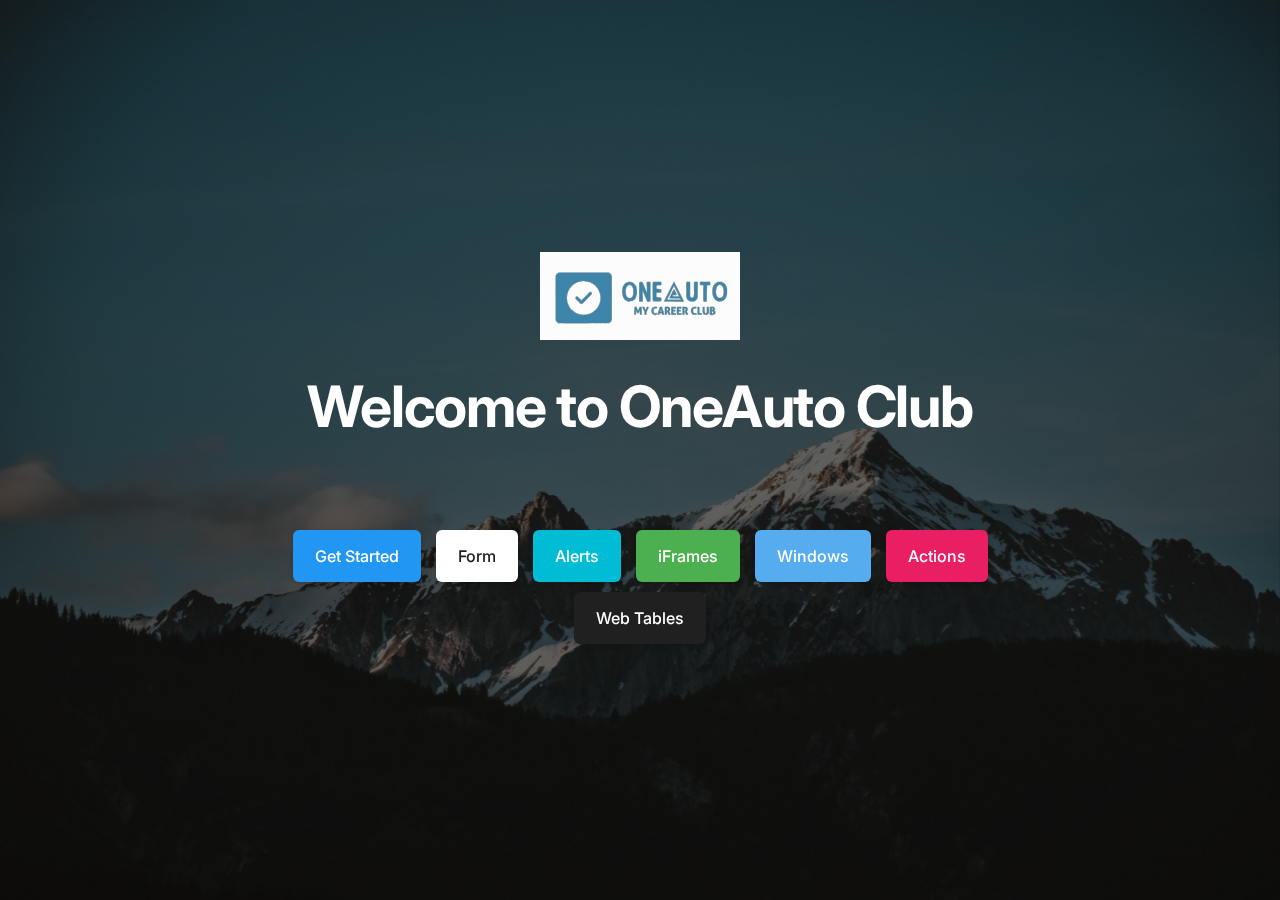
==== commit ba9ed3af: "modifiedbackground" ====
--- a/index.html
+++ b/index.html
@@ -30,7 +30,7 @@
       
         <div class="fix-8-12">
           <p align="center">
-            <a target="_blank" rel="noopener noreferrer" href="https://oneauto.github.io/"><img src="images/logo.svg" alt="OneAuto" width="400px" height="150px" style="max-width:100%;"></a>
+            <a target="_blank" rel="noopener noreferrer" href="https://oneauto.github.io/"><img src="images/logo.svg" alt="OneAuto" width="200px" height="100px" style="max-width:100%;"></a>
             
           </p>
           <h1 class="oneATitle">Welcome to OneAuto Club</h1>
@@ -47,7 +47,7 @@
       </div>
     </div>
   </div>
-  <div class="background" style="background-image:url(assets/img/background/img-11.jpg)"></div>
+  <div class="background" style="background-image:url(assets/img/background/img2.jpg)"></div>
 </section>
 
 <!-- jQuery 3.5.1 -->
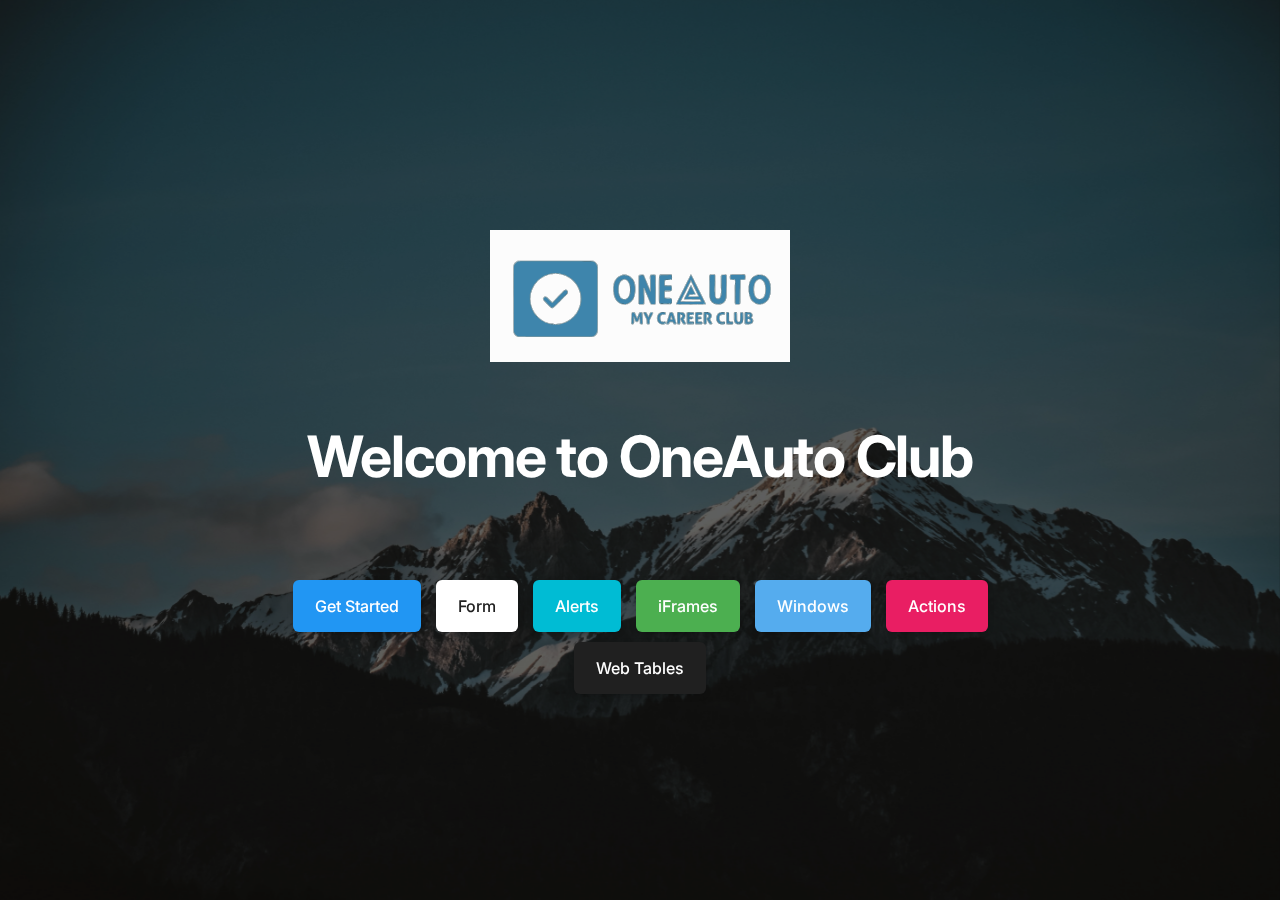
==== commit b8b78a0c: "fixed bug #9" ====
--- a/index.html
+++ b/index.html
@@ -30,7 +30,7 @@
       
         <div class="fix-8-12">
           <p align="center">
-            <a target="_blank" rel="noopener noreferrer" href="https://oneauto.github.io/"><img src="images/logo.svg" alt="OneAuto" width="200px" height="100px" style="max-width:100%;"></a>
+            <a target="_blank" rel="noopener noreferrer" href="https://oneauto.github.io/"><img src="images/logo.svg" alt="OneAuto" width="300px" height="200px" style="max-width:100%;"></a>
             
           </p>
           <h1 class="oneATitle">Welcome to OneAuto Club</h1>
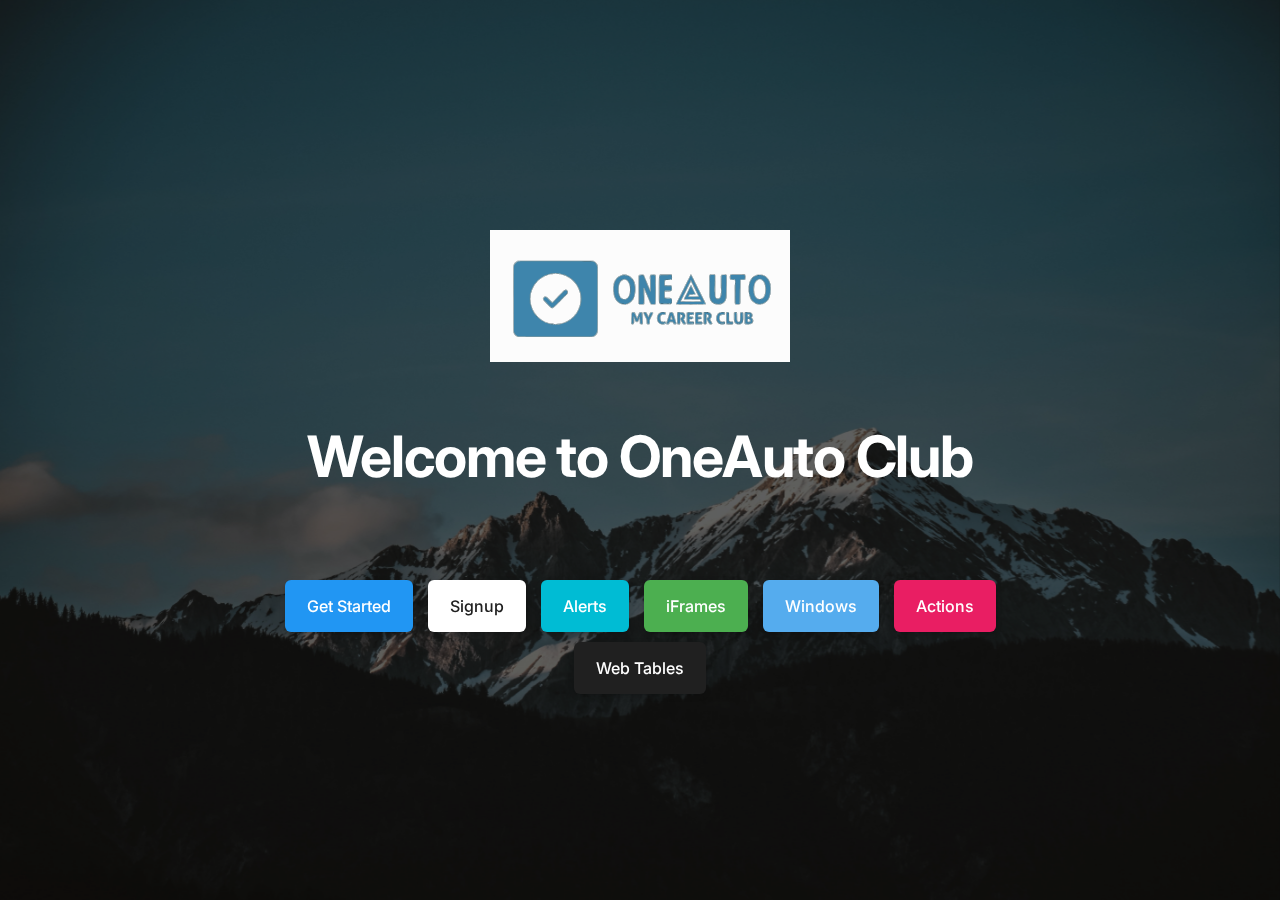
==== commit 61159efe: "fixed bug #10" ====
--- a/index.html
+++ b/index.html
@@ -36,7 +36,7 @@
           <h1 class="oneATitle">Welcome to OneAuto Club</h1>
           <p class="ae-2 large margin-bottom-2"><span class="opacity-8">OneAuto Club offers this static web site to practice and run web based automation tests</span></p>
           <a class="button rounded blue " href="menu.html">Get Started</a>
-          <a class="button rounded white " href="form.html">Form</a>
+          <a class="button rounded white " href="form.html">Signup</a>
           <a class="button rounded cyan " href="Alerts.html".html">Alerts</a>
           <a class="button rounded green " href="iframe.html">iFrames</a>
           <a class="button rounded social-twitter " href="windows.html">Windows</a>
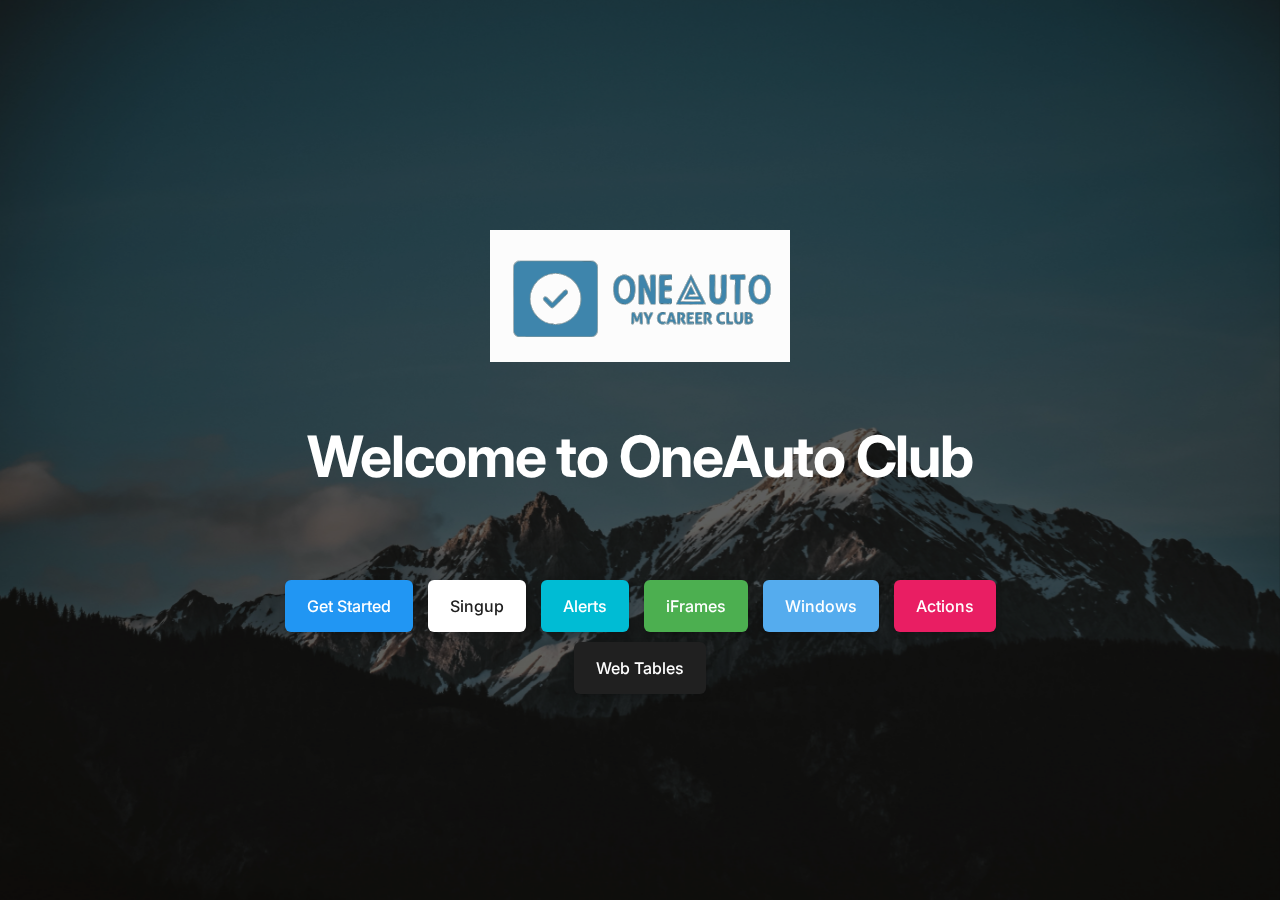
==== commit b95e0c1a: "fixed bug #10" ====
--- a/index.html
+++ b/index.html
@@ -36,7 +36,7 @@
           <h1 class="oneATitle">Welcome to OneAuto Club</h1>
           <p class="ae-2 large margin-bottom-2"><span class="opacity-8">OneAuto Club offers this static web site to practice and run web based automation tests</span></p>
           <a class="button rounded blue " href="menu.html">Get Started</a>
-          <a class="button rounded white " href="form.html">Signup</a>
+          <a class="button rounded white " href="form.html">Singup</a>
           <a class="button rounded cyan " href="Alerts.html".html">Alerts</a>
           <a class="button rounded green " href="iframe.html">iFrames</a>
           <a class="button rounded social-twitter " href="windows.html">Windows</a>
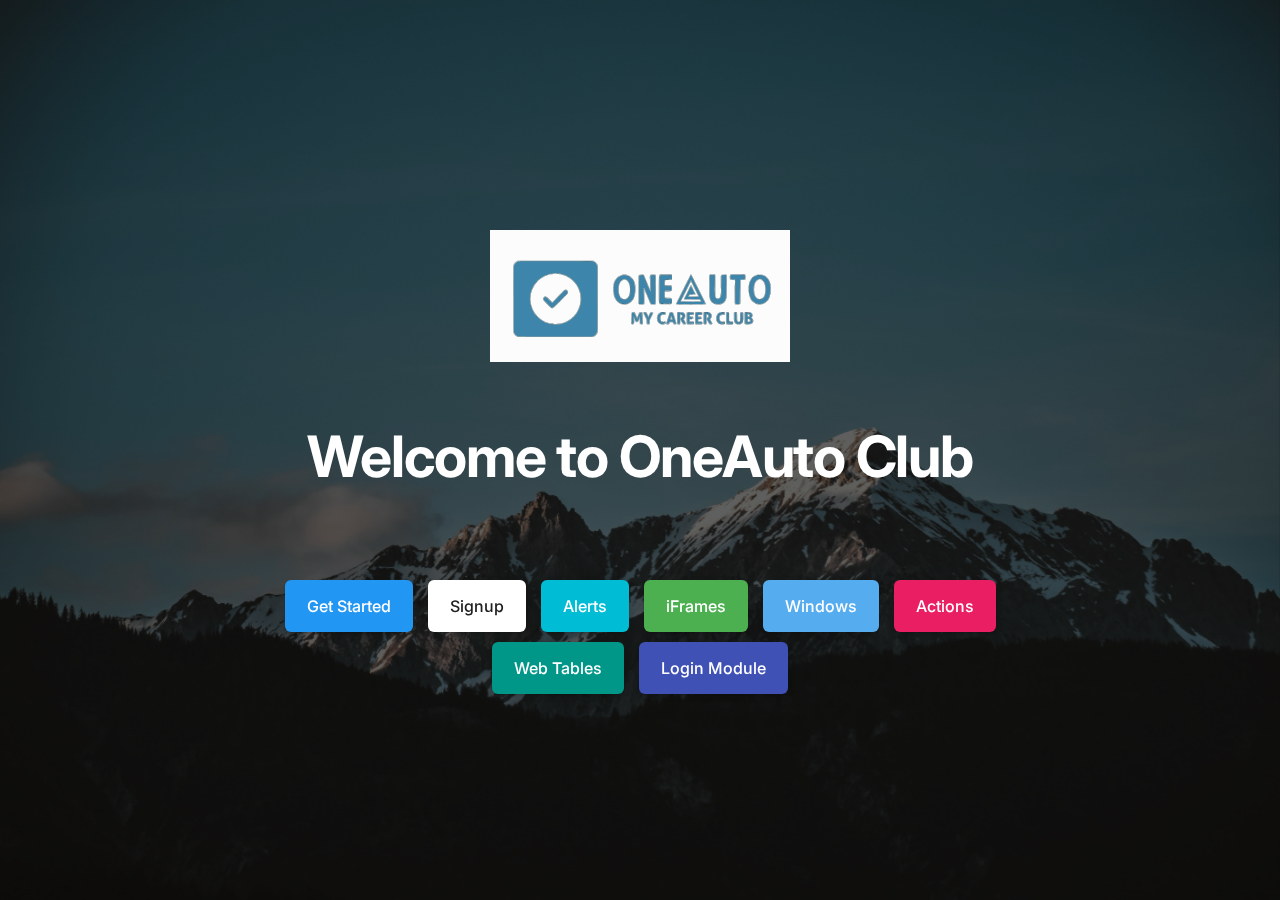
==== commit 089831e4: "adding login page" ====
--- a/index.html
+++ b/index.html
@@ -36,12 +36,13 @@
           <h1 class="oneATitle">Welcome to OneAuto Club</h1>
           <p class="ae-2 large margin-bottom-2"><span class="opacity-8">OneAuto Club offers this static web site to practice and run web based automation tests</span></p>
           <a class="button rounded blue " href="menu.html">Get Started</a>
-          <a class="button rounded white " href="form.html">Singup</a>
+          <a class="button rounded white " href="form.html">Signup</a>
           <a class="button rounded cyan " href="Alerts.html".html">Alerts</a>
           <a class="button rounded green " href="iframe.html">iFrames</a>
           <a class="button rounded social-twitter " href="windows.html">Windows</a>
           <a class="button rounded pink " href="Actions.html">Actions</a> 
-          <a class="button rounded black " href="webtable.html">Web Tables</a>
+          <a class="button rounded teal " href="webtable.html">Web Tables</a>
+          <a class="button rounded indigo " href="LoginModule.html">Login Module</a>
         </div>
       
       </div>
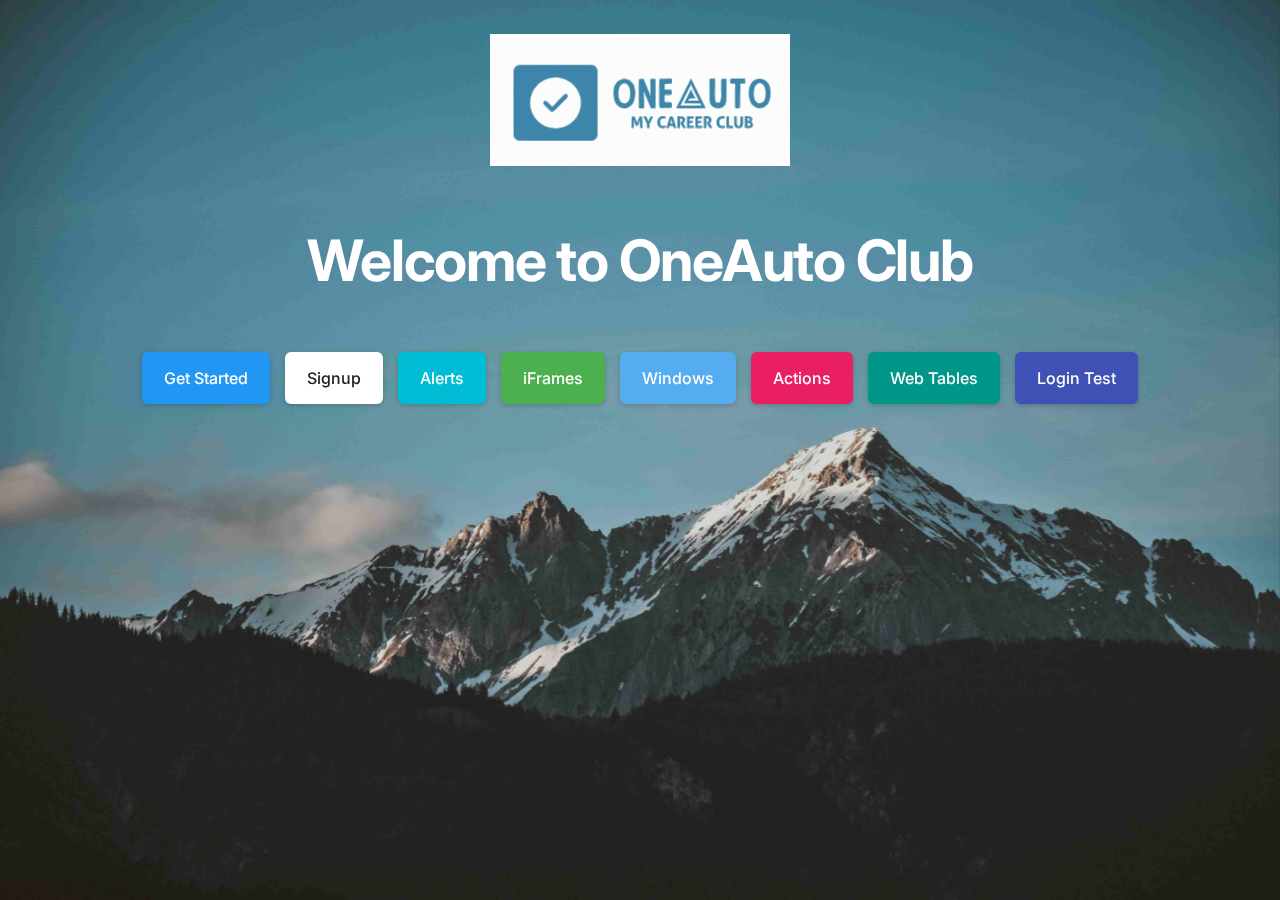
==== commit 3242babb: "poc" ====
--- a/index.html
+++ b/index.html
@@ -1,61 +1,72 @@
 <!doctype html>
 <html>
+
 <head>
-    <meta charset="UTF-8">
-    <meta name="viewport" content="width=device-width, height=device-height, initial-scale=1.0">
-    <meta name="apple-mobile-web-app-capable" content="yes" />
-    <base href="./">
-    <title>index - OneAuto</title>
-    <meta property="og:title" content="index - OneAuto" />
-    <meta name="twitter:title" content="index - OneAuto" />
-    <link rel="preconnect" href="https://fonts.gstatic.com/" crossorigin>
-    <!-- Compressed Styles -->
-    <link href="css/slides.min.css?521351" rel="stylesheet" type="text/css">
+  <meta charset="UTF-8">
+  <meta name="viewport" content="width=device-width, height=device-height, initial-scale=1.0">
+  <meta name="apple-mobile-web-app-capable" content="yes" />
+  <base href="./">
+  <title>index - OneAuto</title>
+  <meta property="og:title" content="index - OneAuto" />
+  <meta name="twitter:title" content="index - OneAuto" />
+  <link rel="preconnect" href="https://fonts.gstatic.com/" crossorigin>
+  <!-- Compressed Styles -->
+  <link href="css/slides.min.css?521351" rel="stylesheet" type="text/css">
 
-    
-    <!-- Fonts and Material Icons -->
-    <link rel="stylesheet" as="font" href="https://fonts.googleapis.com/css2?family=Inter:wght@100;200;300;400;500;600;700;800;900&family=Material+Icons&display=swap"/>
-    <style>
-        .slides { font-family: 'Inter', sans-serif; }
-    </style>
-     
+
+  <!-- Fonts and Material Icons -->
+  <link rel="stylesheet" as="font"
+    href="https://fonts.googleapis.com/css2?family=Inter:wght@100;200;300;400;500;600;700;800;900&family=Material+Icons&display=swap" />
+  <style>
+    .slides {
+      font-family: 'Inter', sans-serif;
+    }
+  </style>
+
 </head>
+
 <body class="slides animated noPreload">
-  
 
-<section class="slide fade-6 kenBurns">
-  <div class="content">
-    <div class="container">
-      <div class="wrap">
-      
-        <div class="fix-8-12">
-          <p align="center">
-            <a target="_blank" rel="noopener noreferrer" href="https://oneauto.github.io/"><img src="images/logo.svg" alt="OneAuto" width="300px" height="200px" style="max-width:100%;"></a>
-            
-          </p>
-          <h1 class="oneATitle">Welcome to OneAuto Club</h1>
-          <p class="ae-2 large margin-bottom-2"><span class="opacity-8">OneAuto Club offers this static web site to practice and run web based automation tests</span></p>
-          <a class="button rounded blue " href="menu.html">Get Started</a>
-          <a class="button rounded white " href="form.html">Signup</a>
-          <a class="button rounded cyan " href="Alerts.html".html">Alerts</a>
-          <a class="button rounded green " href="iframe.html">iFrames</a>
-          <a class="button rounded social-twitter " href="windows.html">Windows</a>
-          <a class="button rounded pink " href="Actions.html">Actions</a> 
-          <a class="button rounded teal " href="webtable.html">Web Tables</a>
-          <a class="button rounded indigo " href="LoginModule.html">Login Module</a>
+
+  <section class="slide fade-1 kenBurns">
+    <div class="content">
+      <div class="container">
+        <div class="wraps">
+
+          <div class="fix-8-vens">
+            <p align="center">
+              <a target="_blank" rel="noopener noreferrer" href="https://oneauto.github.io/"><img src="images/logo.svg"
+                  alt="OneAuto" width="300px" height="200px" style="max-width:100%;"></a>
+
+            </p>
+              <h1 class="oneATitle" align="center">Welcome to OneAuto Club</h1>
+              <p class="ae-2 large margin-bottom-2" align="center"><span class="opacity-8">OneAuto Club offers this static web site to
+                  practice and run web based automation tests</span></p>
+                  <div class="center">
+              <a class="button rounded blue " href="menu.html">Get Started</a>
+              <a class="button rounded white " href="form.html">Signup</a>
+              <a class="button rounded cyan " href="Alerts.html" .html">Alerts</a>
+              <a class="button rounded green " href="iframe.html">iFrames</a>
+              <a class="button rounded social-twitter " href="windows.html">Windows</a>
+              <a class="button rounded pink " href="Actions.html">Actions</a>
+              <a class="button rounded teal " href="webtable.html">Web Tables</a>
+              <a class="button rounded indigo " href="LoginModule.html">Login Test</a>
+            </div>
+          </div>
         </div>
-      
+
       </div>
     </div>
-  </div>
-  <div class="background" style="background-image:url(assets/img/background/img2.jpg)"></div>
-</section>
+    </div>
+    <div class="background" style="background-image:url(assets/img/background/img2.jpg)"></div>
+  </section>
 
-<!-- jQuery 3.5.1 -->
-    <script src="https://ajax.googleapis.com/ajax/libs/jquery/3.5.1/jquery.min.js"></script>
+  <!-- jQuery 3.5.1 -->
+  <script src="https://ajax.googleapis.com/ajax/libs/jquery/3.5.1/jquery.min.js"></script>
 
-    <!-- Compressed Scripts -->
-    <script src="js/slides.min.js?521351" type="text/javascript"></script>
-     
+  <!-- Compressed Scripts -->
+  <script src="js/slides.min.js?521351" type="text/javascript"></script>
+
 </body>
+
 </html>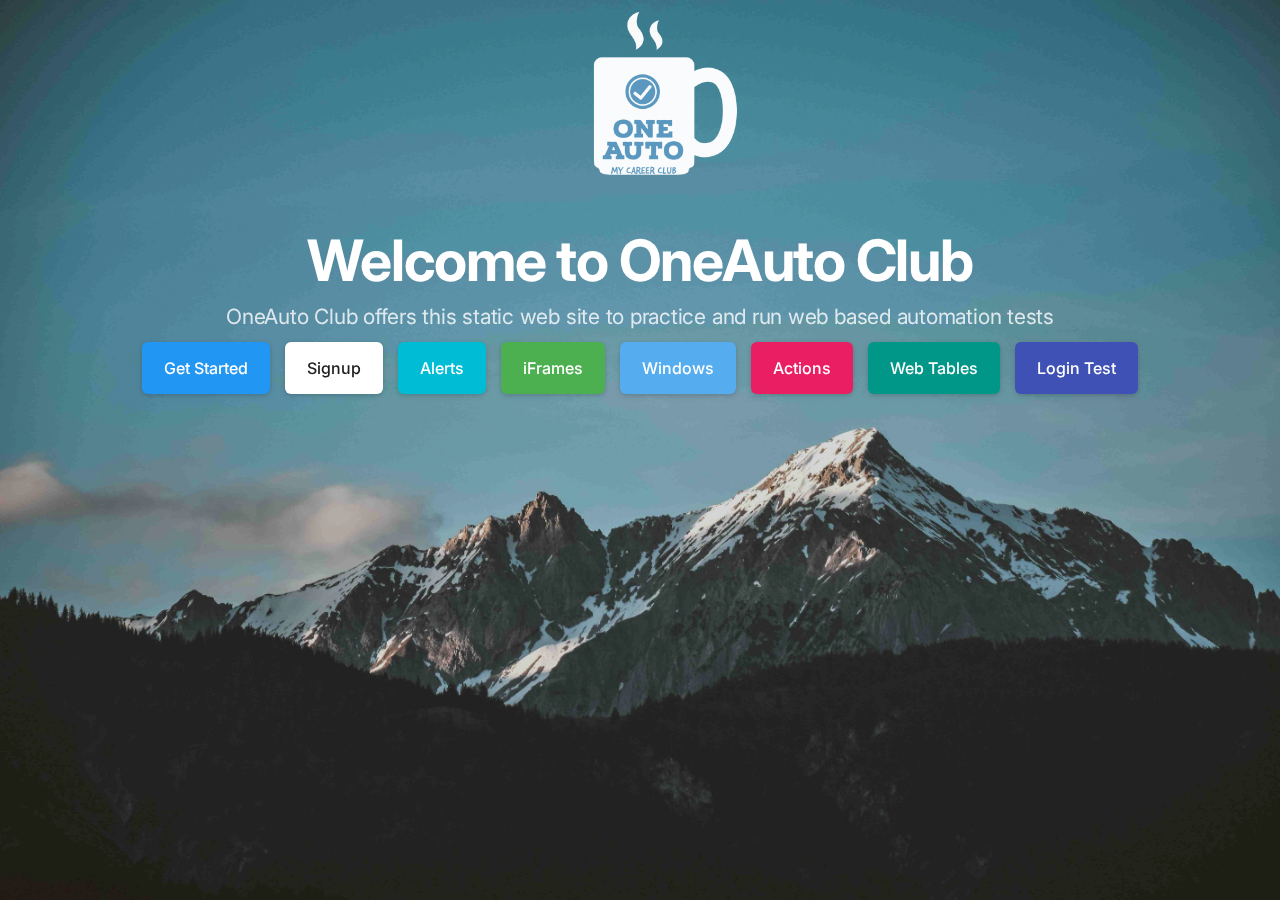
==== commit 7604a35f: "poc" ====
--- a/index.html
+++ b/index.html
@@ -28,19 +28,19 @@
 <body class="slides animated noPreload">
 
 
-  <section class="slide fade-1 kenBurns">
+  <section class="slide fade-1 keknBurns">
     <div class="content">
       <div class="container">
         <div class="wraps">
 
           <div class="fix-8-vens">
             <p align="center">
-              <a target="_blank" rel="noopener noreferrer" href="https://oneauto.github.io/"><img src="images/logo.svg"
-                  alt="OneAuto" width="300px" height="200px" style="max-width:100%;"></a>
+              <a target="_blank" rel="noopener noreferrer" href="https://oneauto.github.io/"><img src="images/oneautoLogo.png"
+                  alt="OneAuto" width="200px" height="200px" style="max-width:70%;"></a>
 
             </p>
               <h1 class="oneATitle" align="center">Welcome to OneAuto Club</h1>
-              <p class="ae-2 large margin-bottom-2" align="center"><span class="opacity-8">OneAuto Club offers this static web site to
+              <p class="ae-2 large margin-bottom-1" align="center"><span class="opacity-8">OneAuto Club offers this static web site to
                   practice and run web based automation tests</span></p>
                   <div class="center">
               <a class="button rounded blue " href="menu.html">Get Started</a>
